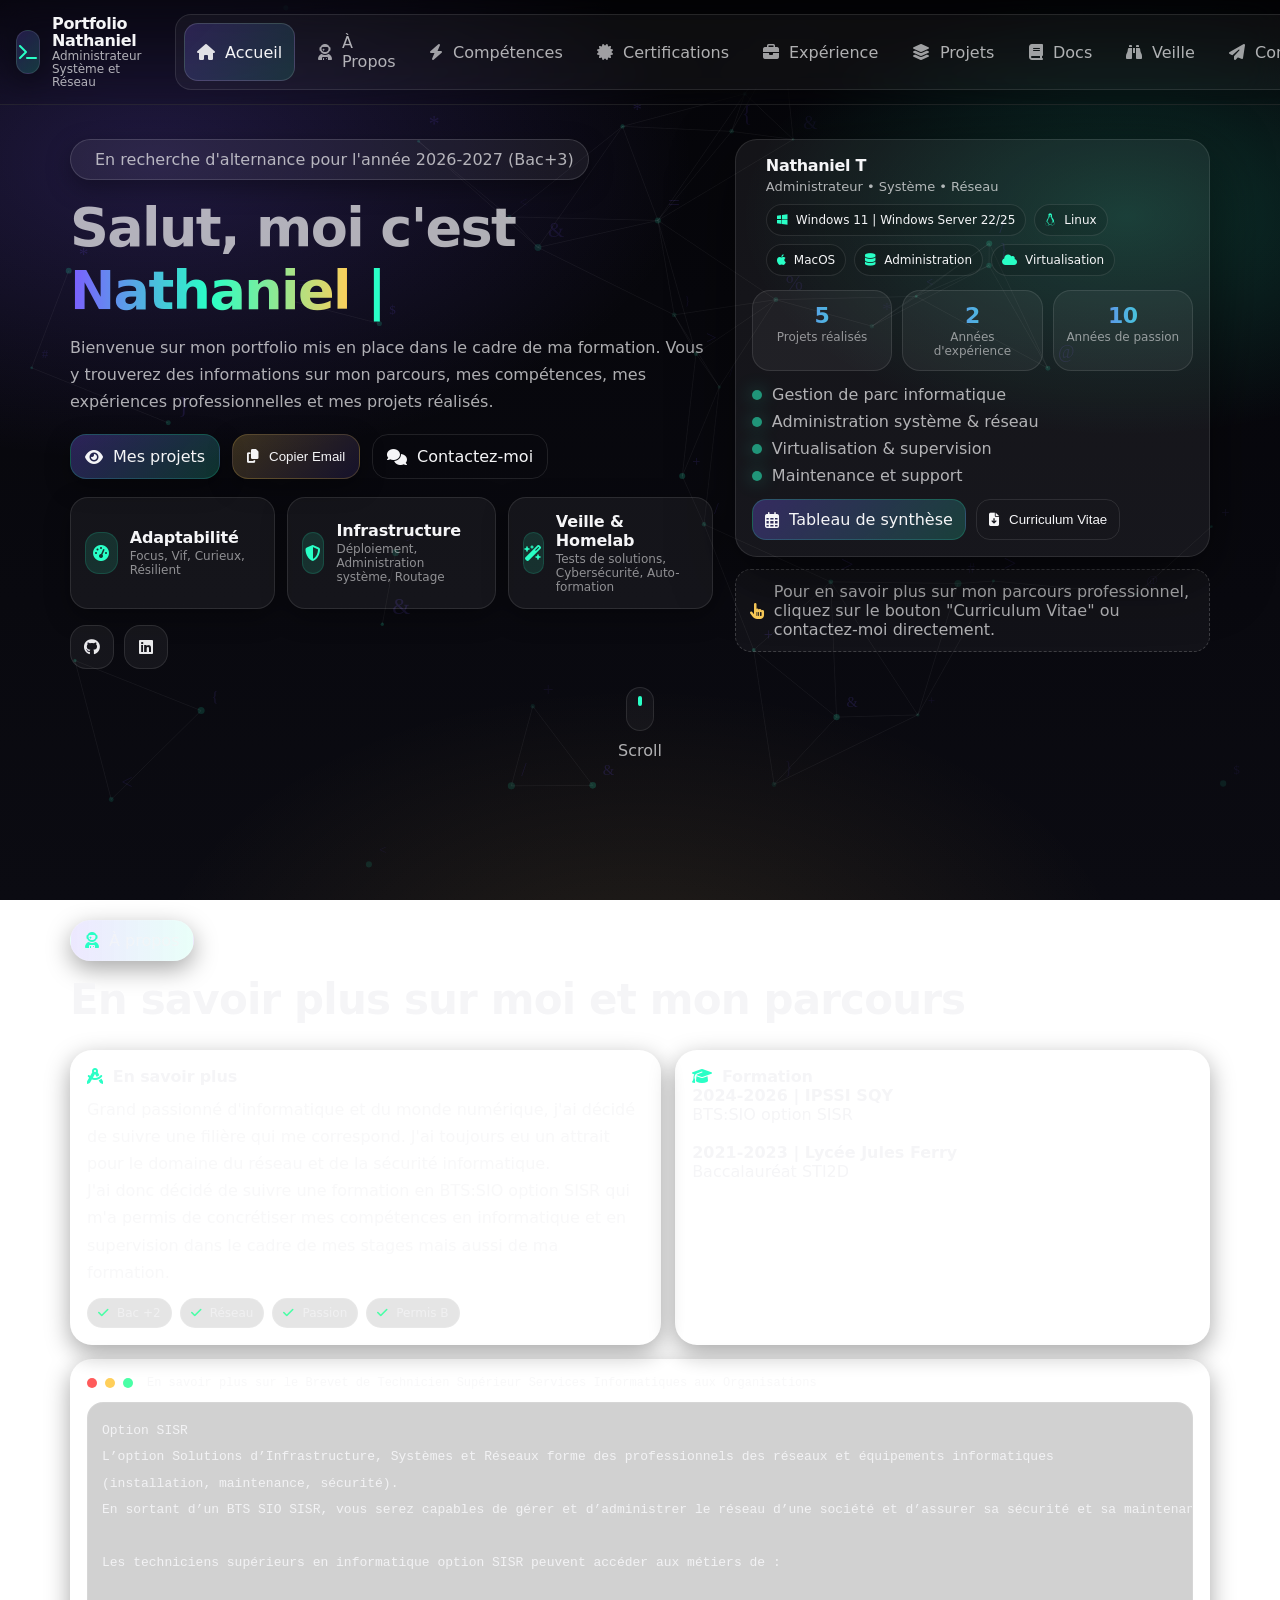
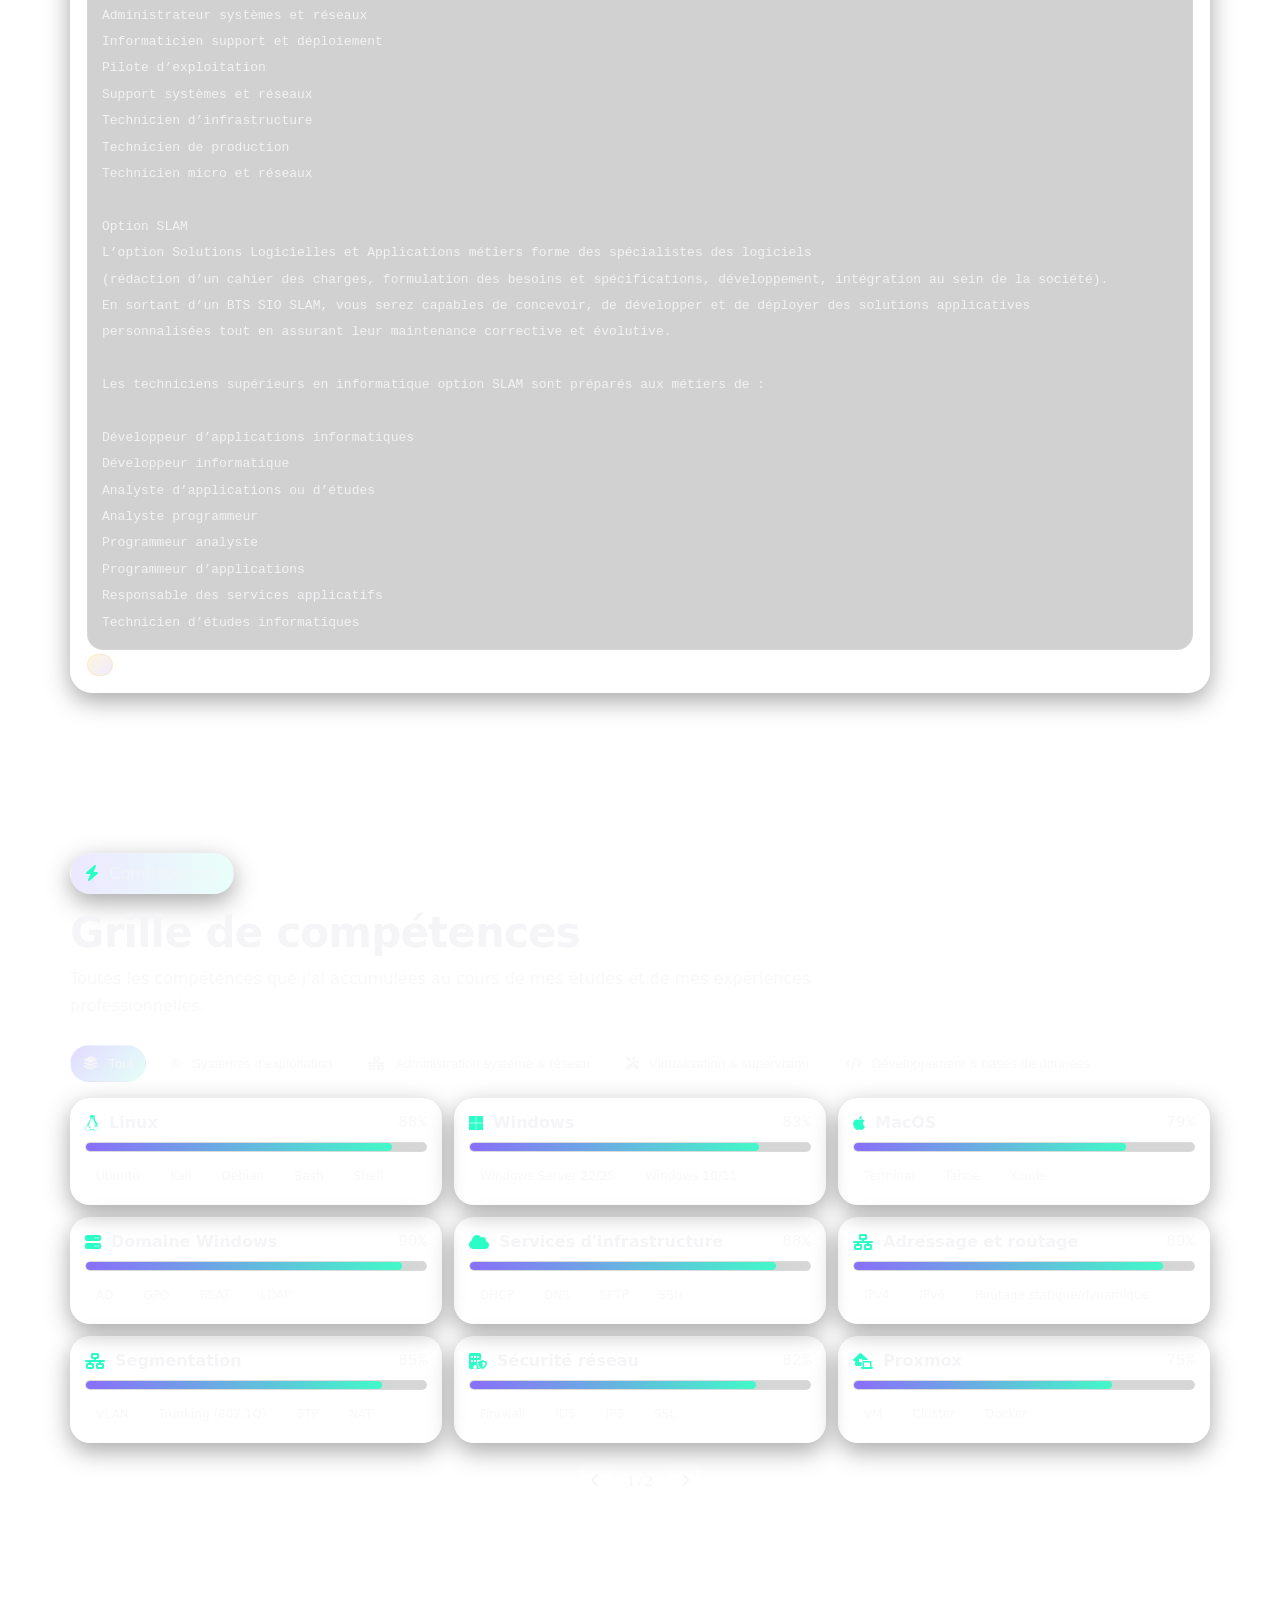
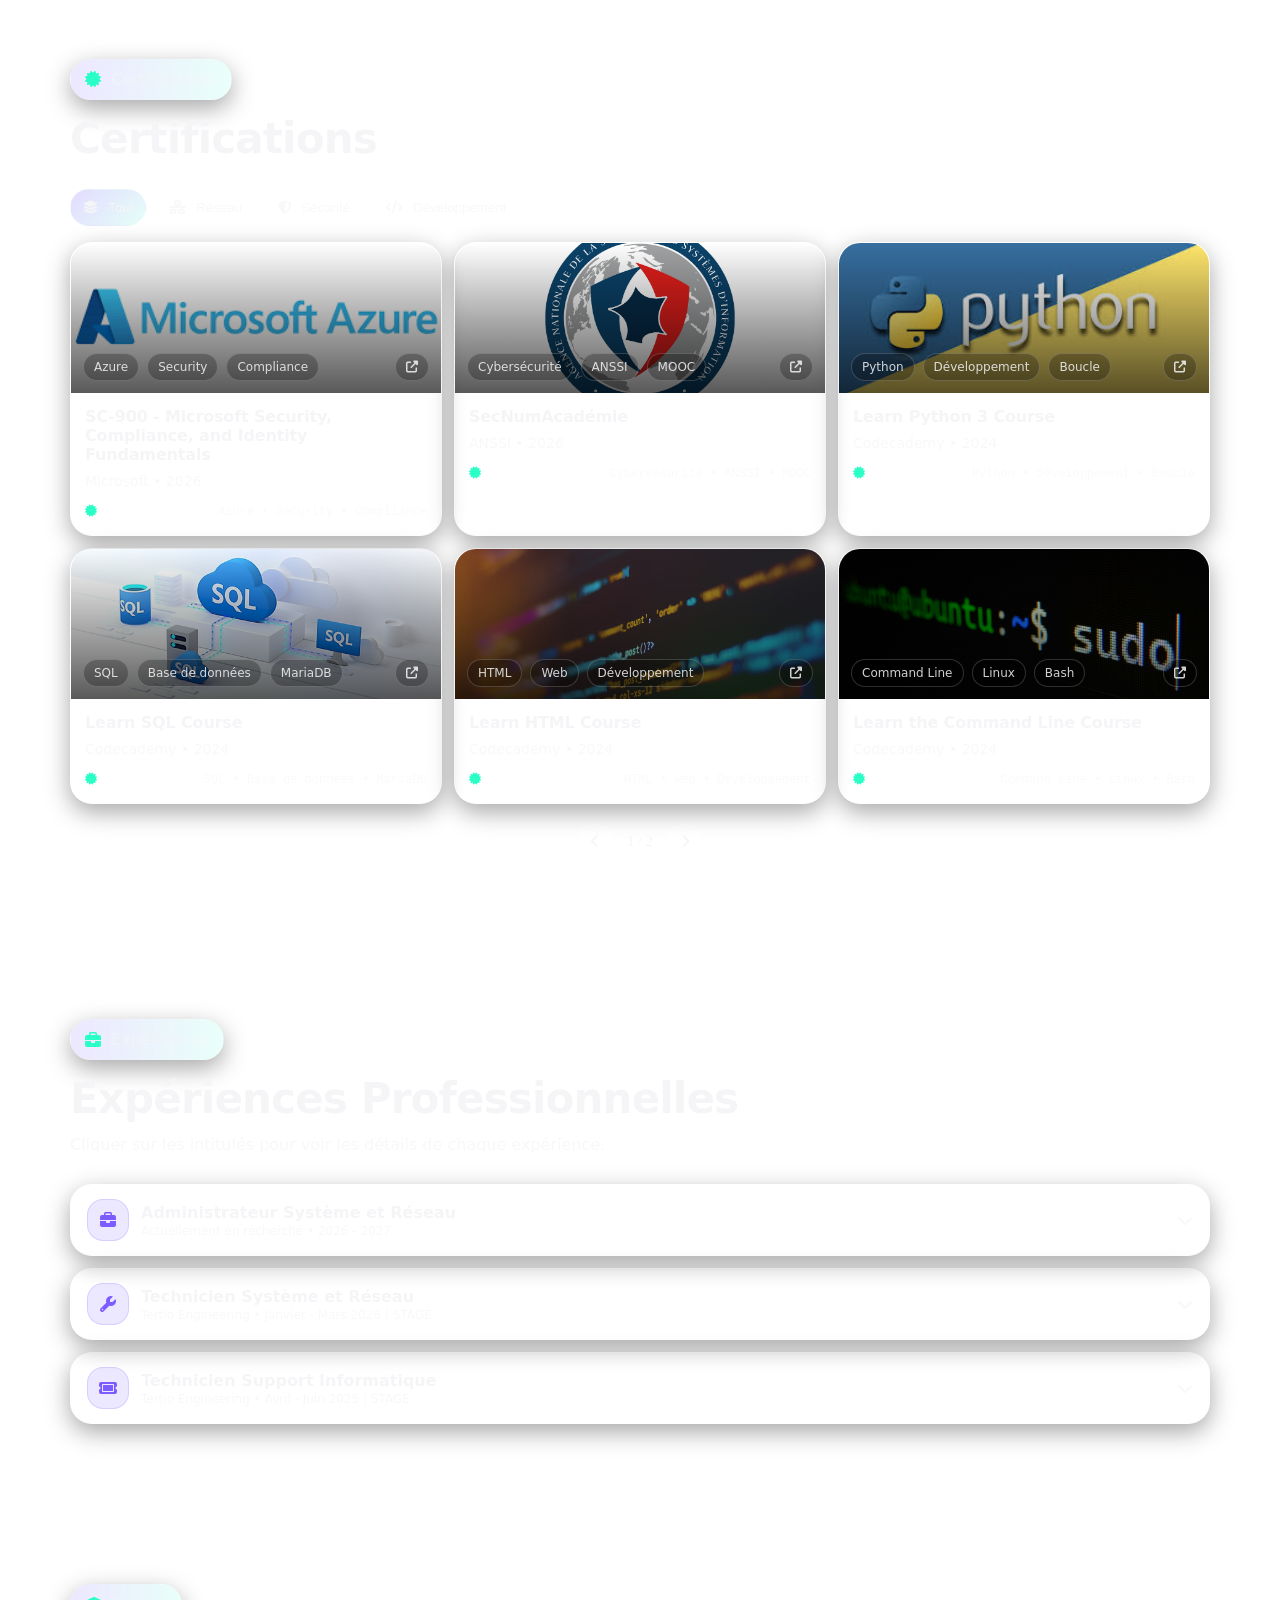
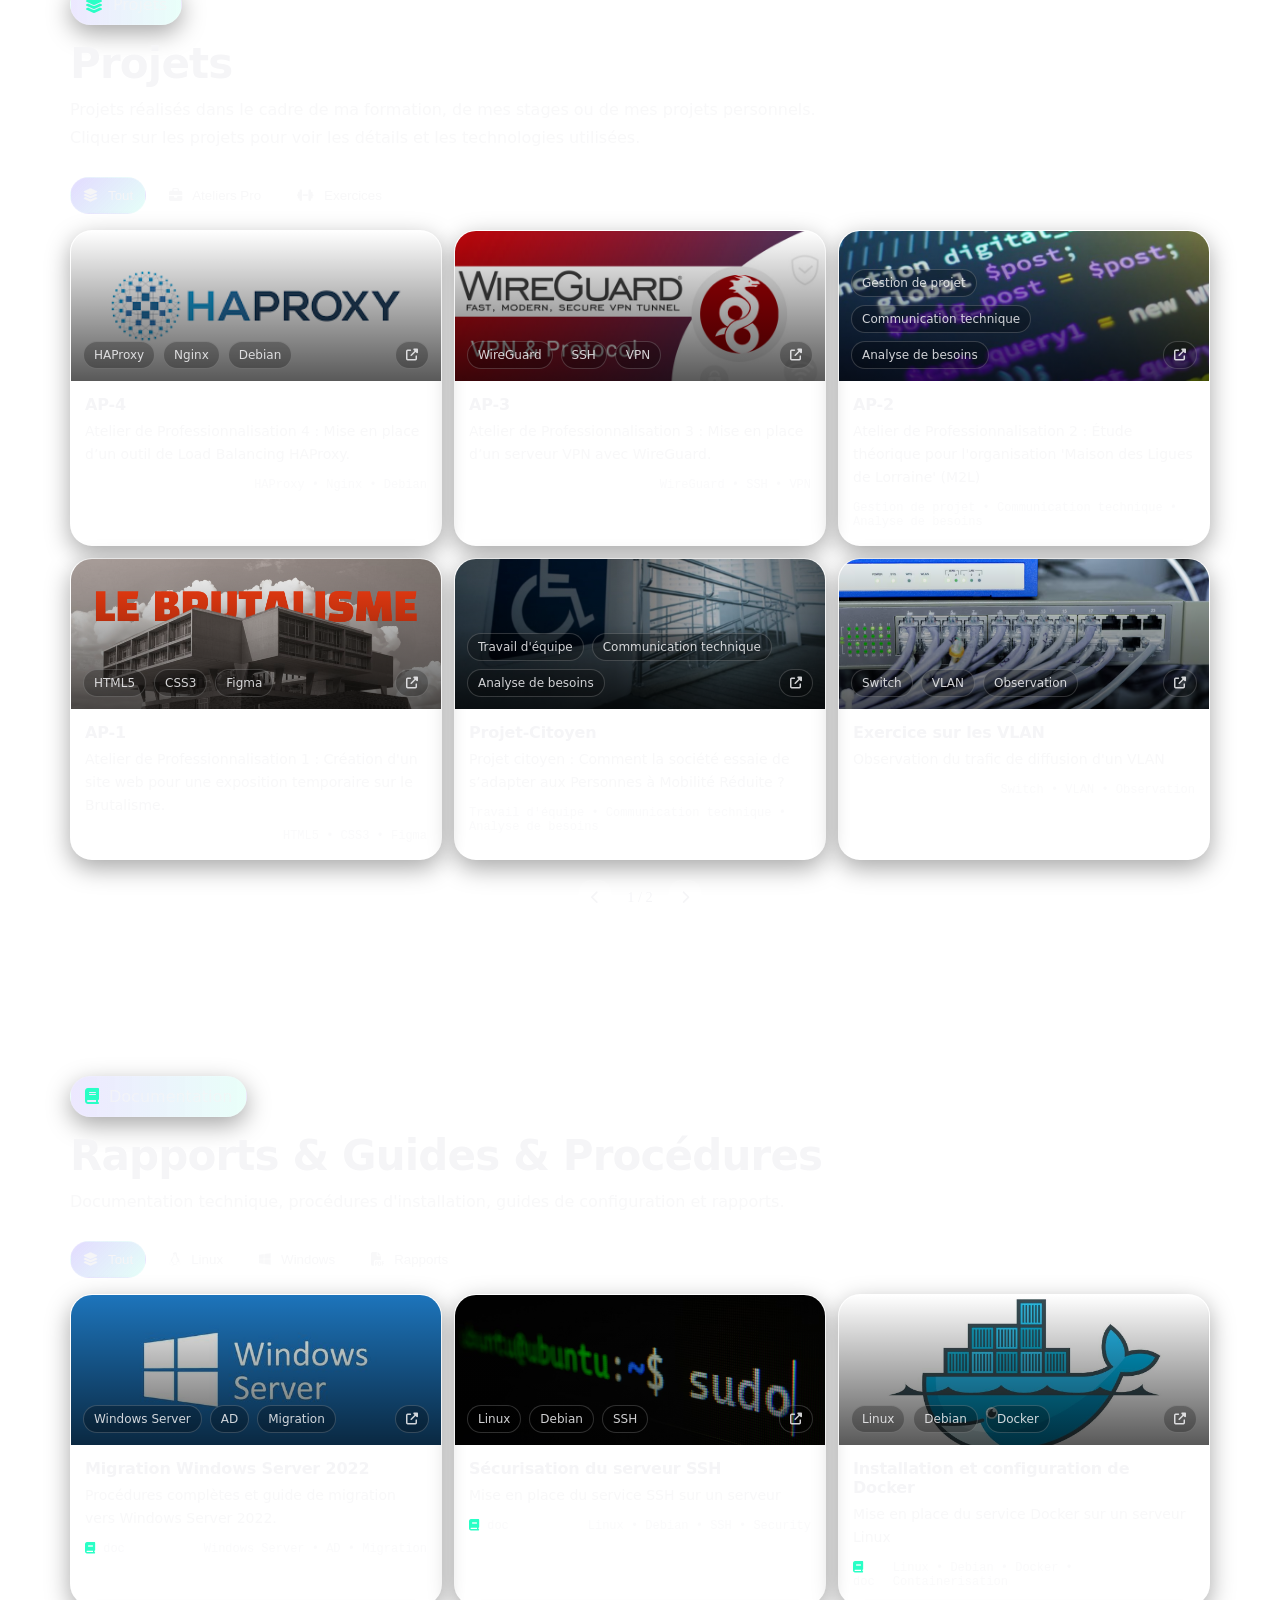
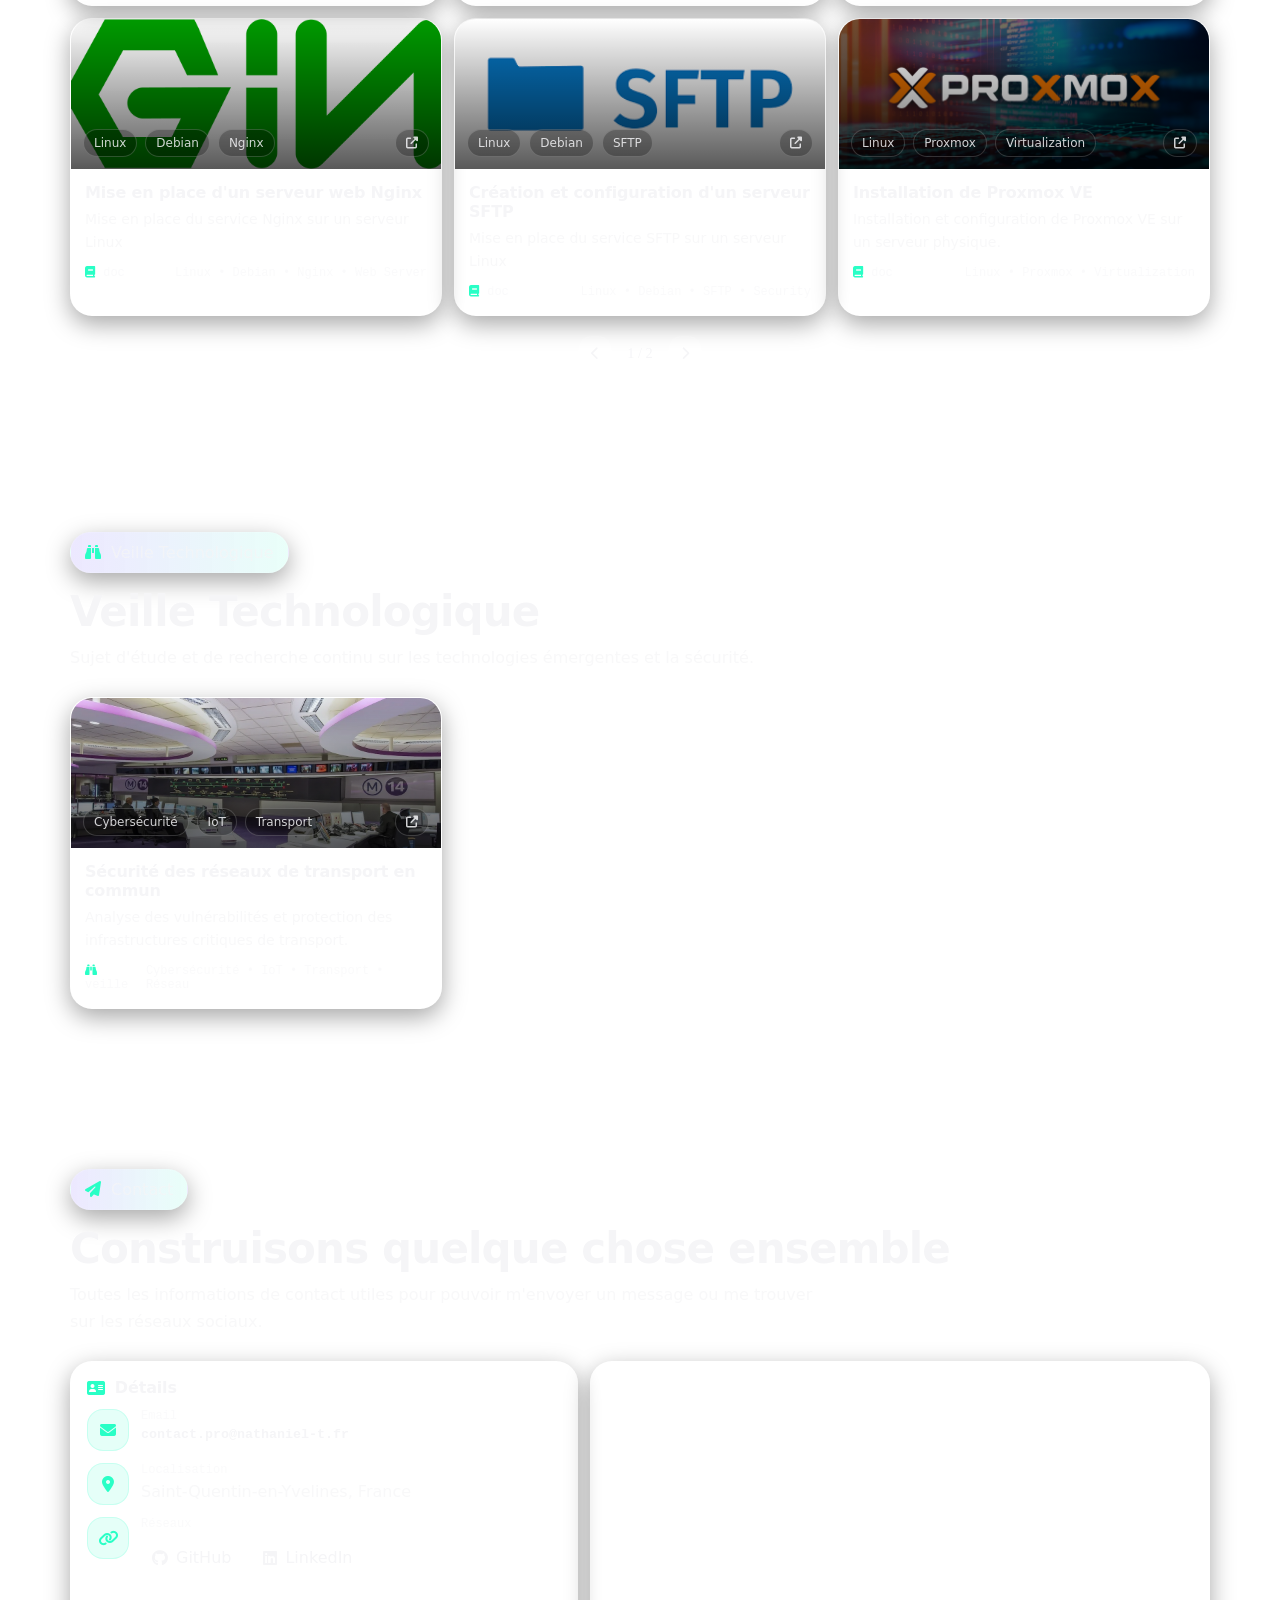
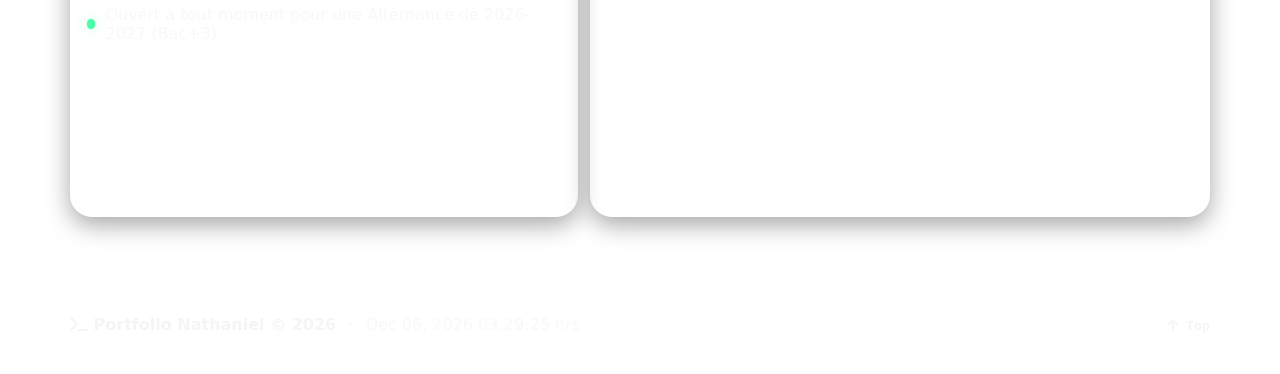
==== index.html @ 04ce9b78 "tableau" ====
<!DOCTYPE html>
<html lang="fr">
<head>
<meta charset="UTF-8">
<meta name="viewport" content="width=device-width, initial-scale=1.0">
<title>Portfolio Nathaniel</title>
<link rel="icon" type="image/png" href="FIles/Images/Autres/nate_pp.png" />
<link
    rel="stylesheet"
    href="https://cdnjs.cloudflare.com/ajax/libs/font-awesome/6.5.0/css/all.min.css"
/>
<link rel="stylesheet" href="style.css" />
</head>
<body>
<div class="app" data-theme="dark" data-lang="en">
    <!-- Ambient canvas -->
    <canvas id="fx" aria-hidden="true"></canvas>

    <!-- Top bar -->
    <header class="topbar" id="topbar">
        <a class="brand" href="#home" aria-label="Go to top">
            <span class="brandMark"><i class="fa-solid fa-terminal"></i></span>
            <span class="brandText">
                <span class="brandName">Portfolio Nathaniel</span>
                <span class="brandSub" data-i18n="brandSub"
                    >Administrateur Système et Réseau</span
                >
            </span>
        </a>

        <nav class="nav" aria-label="Primary">
            <a class="navLink active" href="#home" data-section="home"
                ><i class="fa-solid fa-house"></i
                ><span data-i18n="navHome">Accueil</span></a
            >
            <a class="navLink" href="#about" data-section="about"
                ><i class="fa-solid fa-user-astronaut"></i
                ><span data-i18n="navAbout">À Propos</span></a
            >
            <a class="navLink" href="#skills" data-section="skills"
                ><i class="fa-solid fa-bolt"></i
                ><span data-i18n="navSkills">Compétences</span></a
            >
            <a class="navLink" href="#certifications" data-section="certifications"
                ><i class="fa-solid fa-certificate"></i
                ><span data-i18n="navCerts">Certifications</span></a
            >
            <a class="navLink" href="#work" data-section="work"
                ><i class="fa-solid fa-briefcase"></i
                ><span data-i18n="navWork">Expérience</span></a
            >
            <a class="navLink" href="#projects" data-section="projects"
                ><i class="fa-solid fa-layer-group"></i
                ><span data-i18n="navProjects">Projets</span></a
            >
            <a class="navLink" href="#documentation" data-section="documentation"
                ><i class="fa-solid fa-book"></i
                ><span data-i18n="navDocs">Docs</span></a
            >
            <a class="navLink" href="#veille" data-section="veille"
                ><i class="fa-solid fa-binoculars"></i
                ><span data-i18n="navVeille">Veille</span></a
            >
            <a class="navLink" href="#contact" data-section="contact"
                ><i class="fa-solid fa-paper-plane"></i
                ><span data-i18n="navContact">Contact</span></a
            >
        </nav>

        <div class="controls">
            <button
                class="iconBtn"
                id="menuBtn"
                type="button"
                title="Menu"
                aria-expanded="false"
                aria-controls="drawer"
            >
                <i class="fa-solid fa-bars"></i>
            </button>
        </div>
    </header>

    <!-- Mobile drawer -->
    <aside class="drawer" id="drawer" aria-hidden="true">
        <div class="drawerTop">
            <div class="drawerTitle" data-i18n="drawerTitle">Navigation</div>
            <button
                class="iconBtn ghost"
                id="closeDrawer"
                type="button"
                title="Close"
            >
                <i class="fa-solid fa-xmark"></i>
            </button>
        </div>
        <div class="drawerLinks">
            <a class="drawerLink" href="#home"
                ><i class="fa-solid fa-house"></i
                ><span data-i18n="navHome">Accueil</span></a
            >
            <a class="drawerLink" href="#about"
                ><i class="fa-solid fa-user-astronaut"></i
                ><span data-i18n="navAbout">À Propos</span></a
            >
            <a class="drawerLink" href="#skills"
                ><i class="fa-solid fa-bolt"></i
                ><span data-i18n="navSkills">Compétences</span></a
            >
            <a class="drawerLink" href="#certifications"
                ><i class="fa-solid fa-certificate"></i
                ><span data-i18n="navCerts">Certifications</span></a
            >
            <a class="drawerLink" href="#work"
                ><i class="fa-solid fa-briefcase"></i
                ><span data-i18n="navWork">Expérience</span></a
            >
            <a class="drawerLink" href="#projects"
                ><i class="fa-solid fa-layer-group"></i
                ><span data-i18n="navProjects">Projets</span></a
            >
            <a class="drawerLink" href="#documentation"
                ><i class="fa-solid fa-book"></i
                ><span data-i18n="navDocs">Docs</span></a
            >
            <a class="drawerLink" href="#veille"
                ><i class="fa-solid fa-binoculars"></i
                ><span data-i18n="navVeille">Veille</span></a
            >
            <a class="drawerLink" href="#contact"
                ><i class="fa-solid fa-paper-plane"></i
                ><span data-i18n="navContact">Contact</span></a
            >
        </div>

        <div class="drawerFoot">
            <div class="miniCard">
                <div class="miniCardTitle" data-i18n="drawerTipTitle">
                    Astuce
                </div>
                <div class="miniCardText" data-i18n="drawerTipText">
                    Cliquer sur les projets pour voir les détails.
                </div>
            </div>
        </div>
    </aside>

    <!-- Main -->
    <main class="main">
        <!-- HERO -->
        <section class="section hero" id="home">
            <div class="heroGrid">
                <div class="heroLeft">
                    <div class="pill">
                        <i class="fa-solid fa-sparkles"></i>
                        <span data-i18n="heroPill"
                            >En recherche d'alternance pour l'année 2026-2027 (Bac+3)</span
                        >
                    </div>

                    <h1 class="h1">
                        <span class="muted" data-i18n="heroHi">Salut, moi c'est</span>
                        <span class="shine" id="nameType">Nathaniel</span>
                        <span class="cursor" aria-hidden="true">|</span>
                    </h1>

                    <p class="sub" data-i18n="heroSub">
                        Bienvenue sur mon portfolio mis en place dans le cadre de ma formation.
                            Vous y trouverez des informations sur mon parcours, mes compétences, 
                            mes expériences professionnelles et mes projets réalisés.
                    </p>

                    <div class="ctaRow">
                        <a class="btn primary magnetic" href="#projects">
                            <i class="fa-solid fa-eye"></i
                            ><span data-i18n="ctaProjects"
                                >Mes projets</span
                            >
                        </a>
                        <button
                            class="btn secondary magnetic"
                            id="copyEmail"
                            type="button"
                        >
                            <i class="fa-solid fa-copy"></i
                            ><span data-i18n="ctaCopyEmail">Copier Email</span>
                        </button>
                        <a class="btn ghost magnetic" href="#contact">
                            <i class="fa-solid fa-comments"></i
                            ><span data-i18n="ctaTalk">Contactez-moi</span>
                        </a>
                    </div>

                    <div class="heroMeta">
                        <div class="metaCard">
                            <div class="metaIcon">
                                <i class="fa-solid fa-gauge-high"></i>
                            </div>
                            <div>
                                <div class="metaTitle" data-i18n="metaTitle1">
                                    Adaptabilité
                                </div>
                                <div class="metaText" data-i18n="metaText1">
                                    Focus, Vif, Curieux, Résilient
                                </div>
                            </div>
                        </div>
                        <div class="metaCard">
                            <div class="metaIcon">
                                <i class="fa-solid fa-shield-halved"></i>
                            </div>
                            <div>
                                <div class="metaTitle" data-i18n="metaTitle2">
                                    Infrastructure
                                </div>
                                <div class="metaText" data-i18n="metaText2">
                                    Déploiement, Administration système, Routage
                                </div>
                            </div>
                        </div>
                        <div class="metaCard">
                            <div class="metaIcon">
                                <i class="fa-solid fa-wand-magic-sparkles"></i>
                            </div>
                            <div>
                                <div class="metaTitle" data-i18n="metaTitle3">
                                    Veille & Homelab
                                </div>
                                <div class="metaText" data-i18n="metaText3">
                                    Tests de solutions, Cybersécurité, Auto-formation
                                </div>
                            </div>
                        </div>
                    </div>

                    <div class="socialRow">
                        <a
                            class="soc"
                            href="https://github.com/Nate15164919"
                            target="_blank"
                            rel="noopener"
                            title="GitHub"
                            ><i class="fa-brands fa-github"></i
                        ></a>
                        <a
                            class="soc"
                            href="https://www.linkedin.com/in/user-546775j216756145547"
                            target="_blank"
                            rel="noopener"
                            title="LinkedIn"
                            ><i class="fa-brands fa-linkedin"></i
                        ></a>
                    </div>
                </div>

                <div class="heroRight">
                    <div class="profileCard">
                        <div class="profileTop">
                            <div
                                class="avatar"
                                role="img"
                                aria-label="Profile image"
                            ></div>
                            <div class="profileInfo">
                                <div class="profileName">Nathaniel T</div>
                                <div
                                    class="profileRole"
                                    data-i18n="profileRole"
                                >
                                    Administrateur • Système • Réseau
                                </div>
                                <div class="chips">
                                    <span class="chip"
                                        ><i class="fa-brands fa-windows"></i
                                        >Windows 11 | Windows Server 22/25</span
                                    >
                                    <span class="chip"
                                        ><i class="fa-brands fa-linux"></i
                                        >Linux</span
                                    >
                                    <span class="chip"
                                        ><i class="fa-brands fa-apple"></i
                                        >MacOS</span
                                    >
                                    <span class="chip"
                                        ><i class="fa-solid fa-database"></i
                                        >Administration</span
                                    >
                                    <span class="chip"
                                        ><i class="fa-solid fa-cloud"></i
                                        >Virtualisation</span
                                    >
                                </div>
                            </div>
                        </div>

                        <div class="stats">
                            <div class="stat">
                                <div class="statNum" data-count="5">0</div>
                                <div class="statLbl" data-i18n="stat1">
                                    Projets réalisés
                                </div>
                            </div>
                            <div class="stat">
                                <div class="statNum" data-count="2">0</div>
                                <div class="statLbl" data-i18n="stat2">
                                    Années d'expérience
                                </div>
                            </div>
                            <div class="stat">
                                <div class="statNum" data-count="10">0</div>
                                <div class="statLbl" data-i18n="stat3">
                                    Années de passion
                                </div>
                            </div>
                        </div>

                        <div class="miniTimeline">
                            <div class="miniRow">
                                <span class="dot"></span
                                ><span data-i18n="mini1"
                                    >Gestion de parc informatique</span
                                >
                            </div>
                            <div class="miniRow">
                                <span class="dot"></span
                                ><span data-i18n="mini2"
                                    >Administration système & réseau</span
                                >
                            </div>
                            <div class="miniRow">
                                <span class="dot"></span
                                ><span data-i18n="mini3"
                                    >Virtualisation & supervision </span
                                >
                            </div>
                            <div class="miniRow">
                                <span class="dot"></span
                                ><span data-i18n="mini4"
                                    >Maintenance et support  </span
                                >
                            </div>
                        </div>

                        <div class="profileActions">
                            <a class="btn tiny primary magnetic" href="https://drive.proton.me/urls/BY2CZ7PEZG#bsUOEqEmXN7D" target="_blank" rel="noopener"   
                                ><i class="fa-regular fa-calendar-days"></i
                                ><span data-i18n="hireBtn">Tableau de synthèse</span></a
                            >
                            <button
                                class="btn tiny ghost magnetic"
                                id="openResume"
                                type="button"
                            >
                                <i class="fa-solid fa-file-arrow-down"></i
                                ><span data-i18n="resumeBtn">Curriculum Vitae</span>
                            </button>
                        </div>
                    </div>

                    <div class="hintCard">
                        <i class="fa-solid fa-hand-pointer"></i>
                        <span data-i18n="hintText"
                            >Pour en savoir plus sur mon parcours professionnel, cliquez sur le bouton "Curriculum Vitae" ou 
                            contactez-moi directement.</span
                        >
                    </div>
                </div>
            </div>

            <div class="scrollHint">
                <div class="mouse"><span class="wheel"></span></div>
                <span data-i18n="scrollDown">Scroll</span>
            </div>
        </section>

        <!-- ABOUT -->
        <section class="section" id="about">
            <div class="sectionHead">
                <div class="kicker">
                    <i class="fa-solid fa-user-astronaut"></i
                    ><span data-i18n="aboutKicker">À propos</span>
                </div>
                <h2 class="h2">
                    <span data-i18n="aboutTitle">En savoir plus sur moi et mon parcours</span>
                </h2>
            </div>

            <div class="aboutGrid">
                <div class="card lift">
                    <div class="cardTitle">
                        <i class="fa-solid fa-compass-drafting"></i
                        ><span data-i18n="aboutCard1T">En savoir plus</span>
                    </div>
                    <p class="cardText" data-i18n="aboutCard1D">
                        Grand passionné d'informatique et du monde numérique, j'ai décidé de suivre une filière qui me correspond. 
                        J'ai toujours eu un attrait pour le domaine du réseau et de la sécurité informatique. 
                        <br>
                        J'ai donc décidé de suivre une formation en BTS:SIO option SISR qui m'a permis de concrétiser mes compétences 
                        en informatique et en supervision dans le cadre de mes stages mais aussi de ma formation.
                        <br>
                    </p>
                    <div class="cardFoot">
                        <span class="miniPill"
                            ><i class="fa-solid fa-check"></i
                            ><span data-i18n="aboutMini1">Bac +2</span></span
                        >
                        <span class="miniPill"
                            ><i class="fa-solid fa-check"></i
                            ><span data-i18n="aboutMini2">Réseau</span></span
                        >
                        <span class="miniPill"
                            ><i class="fa-solid fa-check"></i
                            ><span data-i18n="aboutMini3"
                                >Passion</span
                            ></span
                        >
                        <span class="miniPill"
                            ><i class="fa-solid fa-check"></i
                            ><span data-i18n="aboutMini3"
                                >Permis B</span
                            ></span
                        >
                    </div>
                </div>

                <div class="card lift">
                    <div class="cardTitle">
                        <i class="fa-solid fa-graduation-cap"></i
                        ><span data-i18n="aboutCard2T">Formation</span>
                    </div>
                    <div class="stack">
                        <div class="stackRow">
                            <span class="stackKey"></span
                            ><span class="stackVal"
                                ><strong>2024-2026 | IPSSI SQY</strong></span
                            >
                        </div>
                        <div class="stackRow">
                            <span class="stackKey"></span
                            ><span class="stackVal"
                                >BTS:SIO option SISR</span
                            >
                        </div>
                        <br>
                        <div class="stackRow">
                            <span class="stackKey"></span
                            ><span class="stackVal"
                                ><strong>2021-2023 | Lycée Jules Ferry</strong></span
                            >
                        </div>
                        <div class="stackRow">
                            <span class="stackKey"></span
                            ><span class="stackVal"
                                >Baccalauréat STI2D</span
                            >
                        </div>
                    </div>
                </div>

                <div class="card lift codeCard">
                    <div class="codeTop">
                        <span class="dotWin red"></span
                        ><span class="dotWin yellow"></span
                        ><span class="dotWin green"></span>
                        <span class="codeTitle" data-i18n="codeTitle"
                            >En savoir plus sur le Brevet de Technicien Supérieur Services Informatiques aux Organisations</span
                        >
                    </div>
                    <pre class="codeBlock"><code id="codeSnippet"></code></pre>
                    <button
                        class="btn tiny secondary magnetic"
                        id="copySnippet"
                        type="button"
                    >
                    </button>
                </div>
            </div>
        </section>

        <!-- SKILLS -->
        <section class="section" id="skills">
            <div class="sectionHead">
                <div class="kicker">
                    <i class="fa-solid fa-bolt"></i
                    ><span data-i18n="skillsKicker">Compétences</span>
                </div>
                <h2 class="h2">
                    <span data-i18n="skillsTitle"
                        >Grille de compétences</span
                    >
                </h2>
                <p class="lead" data-i18n="skillsLead">
                    Toutes les compétences que j'ai accumulées au cours de mes études et de mes expériences professionnelles.
                </p>
            </div>

            <div class="filters">
                <button class="filterBtn active" data-filter="all">
                    <i class="fa-solid fa-layer-group"></i
                    ><span data-i18n="fAll">Tout</span>
                </button>
                <button class="filterBtn" data-filter="os">
                    <i class="fa-brands fa-react"></i
                    ><span data-i18n="fOS">Systèmes d’exploitation</span>
                </button>
                <button class="filterBtn" data-filter="admin">
                    <i class="fa-solid fa-network-wired"></i>
                    <span data-i18n="fadmin">Administration système & réseau</span>
                </button>
                <button class="filterBtn" data-filter="virtu">
                    <i class="fa-solid fa-screwdriver-wrench"></i
                    ><span data-i18n="fvirtu">Virtualisation & supervision</span>
                </button>
                <button class="filterBtn" data-filter="dev">
                    <i class="fa-solid fa-code"></i>
                    <span data-i18n="fDev">Développement & bases de données</span>
                </button>
            </div>

            <div class="skillsGrid" id="skillsGrid" aria-live="polite"></div>
            <div class="pagination" id="skillsPagination" style="display:flex; justify-content:center; align-items:center; margin-top:20px; gap:15px;"></div>
        </section>

        <!-- CERTIFICATIONS -->
        <section class="section" id="certifications">
            <div class="sectionHead">
                <div class="kicker">
                    <i class="fa-solid fa-certificate"></i>
                    <span>Certifications</span>
                </div>
                <h2 class="h2">
                    <span>Certifications</span>
                </h2>
            </div>

            <div class="filters">
                <button class="filterBtn active" data-filter="all"><i class="fa-solid fa-layer-group"></i> Tout</button>
                <button class="filterBtn" data-filter="network"><i class="fa-solid fa-network-wired"></i> Réseau</button>
                <button class="filterBtn" data-filter="security"><i class="fa-solid fa-shield-halved"></i> Sécurité</button>
                <button class="filterBtn" data-filter="dev"><i class="fa-solid fa-code"></i> Développement</button>
            </div>

            <div class="projectsGrid" id="certificationsGrid"></div>
            <div class="pagination" id="certificationsPagination" style="display:flex; justify-content:center; align-items:center; margin-top:20px; gap:15px;"></div>
        </section>

        <!-- WORK -->
        <section class="section" id="work">
            <div class="sectionHead">
                <div class="kicker">
                    <i class="fa-solid fa-briefcase"></i
                    ><span data-i18n="workKicker">Expériences</span>
                </div>
                <h2 class="h2">
                    <span data-i18n="workTitle">Expériences Professionnelles</span>
                </h2>
                <p class="lead" data-i18n="workLead">
                    Cliquer sur les intitulés pour voir les détails de chaque expérience.
                </p>
            </div>

            <div class="timeline" id="timeline"></div>
        </section>

        <!-- PROJECTS -->
        <section class="section" id="projects">
            <div class="sectionHead">
                <div class="kicker">
                    <i class="fa-solid fa-layer-group"></i
                    ><span data-i18n="projectsKicker">Projets</span>
                </div>
                <h2 class="h2">
                    <span data-i18n="projectsTitle"
                        >Projets </span
                    >
                </h2>
                <p class="lead" data-i18n="projectsLead">
                    Projets réalisés dans le cadre de ma formation, de mes stages ou de mes projets personnels. Cliquer sur les projets pour voir les détails et les technologies utilisées.
                </p>
            </div>

            <div class="filters">
                <button class="filterBtn active" data-filter="all"><i class="fa-solid fa-layer-group"></i> Tout</button>
                <button class="filterBtn" data-filter="atelier"><i class="fa-solid fa-briefcase"></i> Ateliers Pro</button>
                <button class="filterBtn" data-filter="exercice"><i class="fa-solid fa-dumbbell"></i> Exercices</button>
            </div>

            <div class="projectsGrid" id="projectsGrid"></div>
            <div class="pagination" id="projectsPagination" style="display:flex; justify-content:center; align-items:center; margin-top:20px; gap:15px;"></div>
        </section>

        <!-- DOCUMENTATION -->
        <section class="section" id="documentation">
            <div class="sectionHead">
                <div class="kicker">
                    <i class="fa-solid fa-book"></i>
                    <span>Documentation</span>
                </div>
                <h2 class="h2">
                    <span>Rapports & Guides & Procédures</span>
                </h2>
                <p class="lead">
                    Documentation technique, procédures d'installation, guides de configuration et rapports.
                </p>
            </div>

            <div class="filters">
                <button class="filterBtn active" data-filter="all"><i class="fa-solid fa-layer-group"></i> Tout</button>
                <button class="filterBtn" data-filter="linux"><i class="fa-brands fa-linux"></i> Linux</button>
                <button class="filterBtn" data-filter="windows"><i class="fa-brands fa-windows"></i> Windows</button>
                <button class="filterBtn" data-filter="rapport"><i class="fa-solid fa-file-pdf"></i> Rapports</button>

            </div>

            <div class="projectsGrid" id="documentationGrid"></div>
            <div class="pagination" id="documentationPagination" style="display:flex; justify-content:center; align-items:center; margin-top:20px; gap:15px;"></div>
        </section>

        <!-- VEILLE TECH -->
        <section class="section" id="veille">
            <div class="sectionHead">
                <div class="kicker">
                    <i class="fa-solid fa-binoculars"></i>
                    <span>Veille Technologique</span>
                </div>
                <h2 class="h2">
                    <span>Veille Technologique</span>
                </h2>
                <p class="lead">
                    Sujet d'étude et de recherche continu sur les technologies émergentes et la sécurité.
                </p>
            </div>
            <div class="projectsGrid" id="veilleGrid"></div>
        </section>

        <!-- CONTACT -->
        <section class="section" id="contact">
            <div class="sectionHead">
                <div class="kicker">
                    <i class="fa-solid fa-paper-plane"></i
                    ><span data-i18n="contactKicker">Contact</span>
                </div>
                <h2 class="h2">
                    <span data-i18n="contactTitle"
                        >Construisons quelque chose ensemble</span
                    >
                </h2>
                <p class="lead" data-i18n="contactLead">
                    Toutes les informations de contact utiles pour pouvoir m'envoyer un message ou me trouver sur les réseaux sociaux.
                </p>
            </div>

            <div class="contactGrid">
                <div class="card lift">
                    <div class="cardTitle">
                        <i class="fa-solid fa-address-card"></i
                        ><span data-i18n="contactCardT">Détails</span>
                    </div>

                    <div class="infoRow">
                        <div class="infoIcon">
                            <i class="fa-solid fa-envelope"></i>
                        </div>
                        <div class="infoBody">
                            <div class="infoLabel">Email</div>
                            <button class="linkBtn" id="emailBtn" type="button">
                                contact.pro@nathaniel-t.fr
                            </button>
                        </div>
                    </div>

                    <div class="infoRow">
                        <div class="infoIcon">
                            <i class="fa-solid fa-location-dot"></i>
                        </div>
                        <div class="infoBody">
                            <div class="infoLabel" data-i18n="locLabel">
                                Localisation
                            </div>
                            <div class="infoText" data-i18n="locVal">
                                Saint-Quentin-en-Yvelines, France
                            </div>
                        </div>
                    </div>

                    <div class="infoRow">
                        <div class="infoIcon">
                            <i class="fa-solid fa-link"></i>
                        </div>
                        <div class="infoBody">
                            <div class="infoLabel" data-i18n="linksLabel">
                                    Réseaux
                            </div>
                            <div class="miniLinks">
                                <a
                                    class="miniA"
                                    href="https://github.com/Nate15164919"
                                    target="_blank"
                                    rel="noopener"
                                    ><i class="fa-brands fa-github"></i
                                    >GitHub</a
                                >
                                <a
                                    class="miniA"
                                    href="https://www.linkedin.com/in/user-546775j216756145547"
                                    target="_blank"
                                    rel="noopener"
                                    ><i class="fa-brands fa-linkedin"></i
                                    >LinkedIn</a
                                >
                            </div>
                        </div>
                    </div>

                    <div class="divider"></div>

                    <div class="availability">
                        <div class="availabilityDot" aria-hidden="true"></div>
                        <span data-i18n="avail"
                            >Ouvert à tout moment pour une Alternance de 2026-2027 (Bac+3)</span
                        >
                    </div>
                </div>

                <div class="card lift" style="padding: 0; overflow: hidden; min-height: 450px;">
                    <iframe 
                        width="100%" 
                        height="100%" 
                        style="border:0; min-height: 450px;" 
                        loading="lazy" 
                        allowfullscreen 
                        referrerpolicy="no-referrer-when-downgrade"
                        src="https://maps.google.com/maps?q=Saint-Quentin-en-Yvelines&t=&z=13&ie=UTF8&iwloc=&output=embed">
                    </iframe>
                </div>
            </div>
        </section>

        <footer class="footer">
            <div class="footLeft">
                <span class="footBrand"
                    ><i class="fa-solid fa-terminal"></i> Portfolio Nathaniel © 2026 </span
                >
                <span class="footDot">•</span>
                <span id="clock">--</span>
            </div>
            <div class="footRight">
                <button class="linkBtn" id="backTop" type="button">
                    <i class="fa-solid fa-arrow-up"></i>
                    <span data-i18n="backTop">Top</span>
                </button>
            </div>
        </footer>
    </main>

    <!-- Project Modal -->
    <div
        class="modalWrap"
        id="modalWrap"
        aria-hidden="true"
        role="dialog"
        aria-modal="true"
    >
        <div class="modal" role="document">
            <div class="modalHead">
                <div class="modalTitle" id="modalTitle">Project</div>
                <button
                    class="iconBtn ghost"
                    id="closeModal"
                    type="button"
                    title="Close"
                >
                    <i class="fa-solid fa-xmark"></i>
                </button>
            </div>
            <div class="modalBody">
                <div class="modalCover" id="modalCover"></div>
                <div class="modalMeta" id="modalMeta"></div>
                <div class="modalDesc" id="modalDesc"></div>
                <div class="modalBullets" id="modalBullets"></div>
                <div class="modalLinks" id="modalLinks"></div>
            </div>
        </div>
    </div>

    <!-- Toasts -->
    <div class="toasts" id="toasts" aria-live="polite" aria-atomic="true"></div>
</div>
<script src="script.js"></script>
</body>
</html>
---- style.css ----
:root {
    --bg0: #050509;
    --bg1: #0b0b12;
    --card: rgba(255, 255, 255, 0.06);
    --card2: rgba(255, 255, 255, 0.08);
    --stroke: rgba(255, 255, 255, 0.1);
    --text: #f5f5f7;
    --muted: rgba(245, 245, 247, 0.7);
    --muted2: rgba(245, 245, 247, 0.55);
    --accent: #29ffc6;
    --accent2: #7c5cff;
    --warn: #ffcf5a;
    --ok: #49ffa6;
    --shadow: 0 18px 60px rgba(0, 0, 0, 0.55);
    --shadow2: 0 8px 24px rgba(0, 0, 0, 0.35);
    --r12: 12px;
    --r16: 16px;
    --r20: 20px;
    --trans: 220ms cubic-bezier(0.2, 0.8, 0.2, 1);
    --font: ui-sans-serif, system-ui, -apple-system, Segoe UI, Roboto, Arial,
        "Apple Color Emoji", "Segoe UI Emoji";
    --mono: ui-monospace, SFMono-Regular, Menlo, Monaco, Consolas,
        "Liberation Mono", "Courier New", monospace;
}
.app[data-theme="light"] {
    --bg0: #f6f7fb;
    --bg1: #ffffff;
    --card: rgba(10, 10, 20, 0.05);
    --card2: rgba(10, 10, 20, 0.07);
    --stroke: rgba(10, 10, 20, 0.1);
    --text: #0b0b12;
    --muted: rgba(11, 11, 18, 0.7);
    --muted2: rgba(11, 11, 18, 0.55);
    --shadow: 0 18px 60px rgba(10, 10, 20, 0.12);
    --shadow2: 0 8px 24px rgba(10, 10, 20, 0.1);
}
* {
    box-sizing: border-box;
}
html,
body {
    height: 100%;
}
body {
    margin: 0;
    font-family: var(--font);
    color: var(--text);
    background: radial-gradient(
            900px 500px at 12% 18%,
            rgba(124, 92, 255, 0.22),
            transparent 60%
        ),
        radial-gradient(
            700px 400px at 88% 24%,
            rgba(41, 255, 198, 0.18),
            transparent 55%
        ),
        radial-gradient(
            900px 550px at 50% 110%,
            rgba(255, 207, 90, 0.1),
            transparent 55%
        ),
        linear-gradient(180deg, var(--bg0), var(--bg1));
    overflow-x: hidden;
}

/* canvas */
#fx {
    position: fixed;
    inset: 0;
    z-index: 0;
    opacity: 0.9;
    pointer-events: none;
}

/* layout */
.main {
    position: relative;
    z-index: 1;
}
.section {
    padding: 80px 20px;
    max-width: 1180px;
    margin: 0 auto;
    scroll-margin-top: 90px;
}
.sectionHead {
    margin-bottom: 26px;
}
.kicker {
    display: inline-flex;
    align-items: center;
    gap: 10px;
    padding: 10px 14px;
    border-radius: 999px;
    background: linear-gradient(
        90deg,
        rgba(124, 92, 255, 0.14),
        rgba(41, 255, 198, 0.1)
    );
    border: 1px solid var(--stroke);
    color: var(--muted);
    box-shadow: var(--shadow2);
}
.kicker i {
    color: var(--accent);
}
.h2 {
    margin: 14px 0 8px;
    font-size: clamp(26px, 4vw, 42px);
    letter-spacing: -0.02em;
}
.lead {
    max-width: 760px;
    color: var(--muted);
    line-height: 1.7;
    margin: 0;
}

/* topbar */
.topbar {
    position: sticky;
    top: 0;
    z-index: 50;
    display: flex;
    align-items: center;
    justify-content: space-between;
    gap: 14px;
    padding: 14px 16px;
    backdrop-filter: blur(16px);
    background: linear-gradient(
        180deg,
        rgba(0, 0, 0, 0.45),
        rgba(0, 0, 0, 0.08)
    );
    border-bottom: 1px solid var(--stroke);
}
.app[data-theme="light"] .topbar {
    background: linear-gradient(
        180deg,
        rgba(255, 255, 255, 0.85),
        rgba(255, 255, 255, 0.55)
    );
}
.brand {
    display: flex;
    align-items: center;
    gap: 12px;
    text-decoration: none;
    color: var(--text);
}
.brandMark {
    width: 44px;
    height: 44px;
    border-radius: 14px;
    display: grid;
    place-items: center;
    background: linear-gradient(
        135deg,
        rgba(124, 92, 255, 0.22),
        rgba(41, 255, 198, 0.18)
    );
    border: 1px solid var(--stroke);
    box-shadow: var(--shadow2);
}
.brandMark i {
    color: var(--accent);
}
.brandText {
    display: flex;
    flex-direction: column;
    line-height: 1.1;
}
.brandName {
    font-weight: 800;
    letter-spacing: -0.02em;
}
.brandSub {
    font-size: 12px;
    color: var(--muted);
}

.nav {
    display: flex;
    gap: 10px;
    padding: 8px;
    border-radius: 16px;
    background: rgba(255, 255, 255, 0.04);
    border: 1px solid var(--stroke);
}
.navLink {
    display: flex;
    align-items: center;
    gap: 10px;
    padding: 10px 12px;
    border-radius: 14px;
    text-decoration: none;
    color: var(--muted);
    transition: transform var(--trans), background var(--trans),
        color var(--trans);
    will-change: transform;
}
.navLink i {
    opacity: 0.9;
}
.navLink:hover {
    transform: translateY(-1px);
    background: rgba(255, 255, 255, 0.06);
    color: var(--text);
}
.navLink.active {
    color: var(--text);
    background: linear-gradient(
        135deg,
        rgba(124, 92, 255, 0.22),
        rgba(41, 255, 198, 0.12)
    );
    border: 1px solid rgba(255, 255, 255, 0.14);
}

.controls {
    display: flex;
    gap: 10px;
    align-items: center;
}
.iconBtn {
    display: inline-flex;
    align-items: center;
    gap: 10px;
    padding: 10px 12px;
    border-radius: 14px;
    border: 1px solid var(--stroke);
    background: rgba(255, 255, 255, 0.05);
    color: var(--text);
    cursor: pointer;
    transition: transform var(--trans), background var(--trans),
        border-color var(--trans);
}
.iconBtn:hover {
    transform: translateY(-1px);
    background: rgba(255, 255, 255, 0.08);
    border-color: rgba(255, 255, 255, 0.18);
}
.iconBtn:active {
    transform: translateY(0px) scale(0.98);
}
.iconBtn.ghost {
    background: transparent;
}
.miniLabel {
    font-size: 12px;
    padding: 2px 8px;
    border-radius: 999px;
    background: rgba(41, 255, 198, 0.14);
    border: 1px solid rgba(41, 255, 198, 0.18);
    color: var(--text);
}

/* drawer */
.drawer {
    position: fixed;
    top: 0;
    right: 0;
    width: min(360px, 92vw);
    height: 100%;
    transform: translateX(110%);
    transition: transform var(--trans);
    background: linear-gradient(
        180deg,
        rgba(255, 255, 255, 0.08),
        rgba(255, 255, 255, 0.04)
    );
    border-left: 1px solid var(--stroke);
    backdrop-filter: blur(18px);
    z-index: 80;
    padding: 16px;
}
.drawer.open {
    transform: translateX(0);
}
.drawerTop {
    display: flex;
    align-items: center;
    justify-content: space-between;
}
.drawerTitle {
    font-weight: 800;
    letter-spacing: -0.01em;
}
.drawerLinks {
    display: flex;
    flex-direction: column;
    gap: 10px;
    margin-top: 16px;
}
.drawerLink {
    text-decoration: none;
    color: var(--text);
    padding: 12px 12px;
    border-radius: 14px;
    border: 1px solid var(--stroke);
    background: rgba(255, 255, 255, 0.05);
    display: flex;
    align-items: center;
    gap: 12px;
    transition: transform var(--trans), background var(--trans);
}
.drawerLink:hover {
    transform: translateX(-2px);
    background: rgba(255, 255, 255, 0.08);
}
.drawerFoot {
    margin-top: 16px;
}
.miniCard {
    padding: 14px;
    border-radius: 16px;
    border: 1px solid var(--stroke);
    background: rgba(124, 92, 255, 0.1);
}
.miniCardTitle {
    font-weight: 800;
}
.miniCardText {
    color: var(--muted);
    margin-top: 6px;
    line-height: 1.6;
}

/* hero */
.hero {
    padding-top: 34px;
}
.heroGrid {
    display: grid;
    grid-template-columns: 1.15fr 0.85fr;
    gap: 22px;
    align-items: start;
}
.pill {
    display: inline-flex;
    align-items: center;
    gap: 10px;
    padding: 10px 14px;
    border-radius: 999px;
    border: 1px solid rgba(255, 255, 255, 0.14);
    background: rgba(255, 255, 255, 0.06);
    color: var(--muted);
    box-shadow: var(--shadow2);
}
.pill i {
    color: var(--warn);
}
.h1 {
    margin: 16px 0 0;
    font-size: clamp(34px, 5vw, 54px);
    letter-spacing: -0.03em;
}
.muted {
    color: var(--muted);
}
.shine {
    background: linear-gradient(
        90deg,
        var(--accent2),
        var(--accent),
        var(--warn)
    );
    -webkit-background-clip: text;
    background-clip: text;
    color: transparent;
}
.cursor {
    display: inline-block;
    width: 12px;
    color: var(--accent);
    animation: blink 1s infinite;
}
@keyframes blink {
    0%,
    49% {
        opacity: 1;
    }
    50%,
    100% {
        opacity: 0;
    }
}
.sub {
    color: var(--muted);
    max-width: 650px;
    line-height: 1.7;
    margin: 12px 0 0;
}
.ctaRow {
    display: flex;
    flex-wrap: wrap;
    gap: 12px;
    margin-top: 18px;
}
.btn {
    display: inline-flex;
    align-items: center;
    gap: 10px;
    padding: 12px 14px;
    border-radius: 16px;
    border: 1px solid var(--stroke);
    background: rgba(255, 255, 255, 0.06);
    color: var(--text);
    cursor: pointer;
    text-decoration: none;
    transition: transform var(--trans), background var(--trans),
        border-color var(--trans), box-shadow var(--trans);
    box-shadow: var(--shadow2);
    will-change: transform;
    user-select: none;
}
.btn:hover {
    transform: translateY(-2px);
    background: rgba(255, 255, 255, 0.1);
    border-color: rgba(255, 255, 255, 0.18);
}
.btn:active {
    transform: translateY(0) scale(0.99);
}
.btn.primary {
    background: linear-gradient(
        135deg,
        rgba(124, 92, 255, 0.3),
        rgba(41, 255, 198, 0.18)
    );
    border-color: rgba(41, 255, 198, 0.18);
}
.btn.secondary {
    background: linear-gradient(
        135deg,
        rgba(255, 207, 90, 0.2),
        rgba(124, 92, 255, 0.12)
    );
    border-color: rgba(255, 207, 90, 0.2);
}
.btn.ghost {
    background: transparent;
    box-shadow: none;
}
.btn.tiny {
    padding: 10px 12px;
    border-radius: 14px;
    box-shadow: none;
}
.magnetic {
    position: relative;
}

.heroMeta {
    display: grid;
    grid-template-columns: repeat(3, 1fr);
    gap: 12px;
    margin-top: 18px;
}
.metaCard {
    padding: 14px;
    border-radius: 18px;
    border: 1px solid var(--stroke);
    background: rgba(255, 255, 255, 0.05);
    box-shadow: var(--shadow2);
    display: flex;
    gap: 12px;
    align-items: center;
    transition: transform var(--trans), background var(--trans);
}
.metaCard:hover {
    transform: translateY(-2px);
    background: rgba(255, 255, 255, 0.08);
}
.metaIcon {
    width: 42px;
    height: 42px;
    border-radius: 14px;
    display: grid;
    place-items: center;
    background: rgba(41, 255, 198, 0.12);
    border: 1px solid rgba(41, 255, 198, 0.14);
}
.metaIcon i {
    color: var(--accent);
}
.metaTitle {
    font-weight: 800;
    letter-spacing: -0.01em;
}
.metaText {
    color: var(--muted2);
    font-size: 12px;
    margin-top: 2px;
}

.socialRow {
    display: flex;
    gap: 10px;
    margin-top: 16px;
}
.soc {
    width: 44px;
    height: 44px;
    display: grid;
    place-items: center;
    border-radius: 16px;
    border: 1px solid var(--stroke);
    background: rgba(255, 255, 255, 0.05);
    color: var(--text);
    text-decoration: none;
    transition: transform var(--trans), background var(--trans),
        border-color var(--trans);
}
.soc:hover {
    transform: translateY(-2px);
    background: rgba(255, 255, 255, 0.1);
    border-color: rgba(255, 255, 255, 0.18);
}
.soc i {
    opacity: 0.95;
}

/* right profile */
.profileCard {
    padding: 16px;
    border-radius: 22px;
    border: 1px solid var(--stroke);
    background: rgba(255, 255, 255, 0.06);
    box-shadow: var(--shadow);
    transform-style: preserve-3d;
}
.profileTop {
    display: flex;
    gap: 14px;
    align-items: center;
}
.profileName {
    font-weight: 900;
    letter-spacing: -0.02em;
}
.profileRole {
    color: var(--muted);
    margin-top: 4px;
    font-size: 13px;
}
.chips {
    display: flex;
    flex-wrap: wrap;
    gap: 8px;
    margin-top: 10px;
}
.chip {
    display: inline-flex;
    align-items: center;
    gap: 8px;
    padding: 8px 10px;
    border-radius: 999px;
    border: 1px solid var(--stroke);
    background: rgba(0, 0, 0, 0.12);
    font-size: 12px;
}
.app[data-theme="light"] .chip {
    background: rgba(255, 255, 255, 0.45);
}
.chip i {
    color: var(--accent);
}
.stats {
    display: grid;
    grid-template-columns: repeat(3, 1fr);
    gap: 10px;
    margin-top: 14px;
}
.stat {
    padding: 12px;
    border-radius: 18px;
    border: 1px solid var(--stroke);
    background: rgba(255, 255, 255, 0.05);
    text-align: center;
}
.statNum {
    font-weight: 900;
    font-size: 22px;
    letter-spacing: -0.02em;
    background: linear-gradient(90deg, var(--accent2), var(--accent));
    -webkit-background-clip: text;
    background-clip: text;
    color: transparent;
}
.statLbl {
    color: var(--muted2);
    font-size: 12px;
    margin-top: 2px;
}

.miniTimeline {
    margin-top: 14px;
    display: flex;
    flex-direction: column;
    gap: 8px;
}
.miniRow {
    display: flex;
    align-items: center;
    gap: 10px;
    color: var(--muted);
}
.dot {
    width: 10px;
    height: 10px;
    border-radius: 999px;
    background: rgba(41, 255, 198, 0.55);
    box-shadow: 0 0 18px rgba(41, 255, 198, 0.35);
}
.profileActions {
    display: flex;
    gap: 10px;
    margin-top: 14px;
}

.hintCard {
    margin-top: 12px;
    padding: 12px 14px;
    border-radius: 16px;
    border: 1px dashed rgba(255, 255, 255, 0.18);
    color: var(--muted);
    display: flex;
    gap: 10px;
    align-items: center;
    background: rgba(255, 255, 255, 0.04);
}
.hintCard i {
    color: var(--warn);
}
.scrollHint {
    margin-top: 18px;
    display: flex;
    flex-direction: column;
    align-items: center;
    gap: 10px;
    color: var(--muted);
}
.mouse {
    width: 28px;
    height: 44px;
    border-radius: 999px;
    border: 1px solid var(--stroke);
    display: grid;
    place-items: start center;
    padding-top: 8px;
    background: rgba(255, 255, 255, 0.04);
}
.wheel {
    width: 4px;
    height: 10px;
    border-radius: 999px;
    background: var(--accent);
    animation: wheel 1.6s infinite;
}
@keyframes wheel {
    0% {
        transform: translateY(0);
        opacity: 1;
    }
    100% {
        transform: translateY(16px);
        opacity: 0;
    }
}

/* cards / common */
.card {
    padding: 16px;
    border-radius: 22px;
    border: 1px solid var(--stroke);
    background: rgba(255, 255, 255, 0.06);
    box-shadow: var(--shadow2);
}
.lift {
    transition: transform var(--trans), background var(--trans),
        border-color var(--trans);
}
.lift:hover {
    transform: translateY(-3px);
    background: rgba(255, 255, 255, 0.09);
    border-color: rgba(255, 255, 255, 0.16);
}
.cardTitle {
    display: flex;
    align-items: center;
    gap: 10px;
    font-weight: 900;
    letter-spacing: -0.01em;
}
.cardTitle i {
    color: var(--accent);
}
.cardText {
    color: var(--muted);
    line-height: 1.7;
    margin: 10px 0 0;
}
.cardFoot {
    display: flex;
    flex-wrap: wrap;
    gap: 8px;
    margin-top: 12px;
}
.miniPill {
    display: inline-flex;
    align-items: center;
    gap: 8px;
    padding: 7px 10px;
    border-radius: 999px;
    border: 1px solid var(--stroke);
    background: rgba(0, 0, 0, 0.1);
    font-size: 12px;
    color: var(--muted);
}
.app[data-theme="light"] .miniPill {
    background: rgba(255, 255, 255, 0.45);
}
.miniPill i {
    color: var(--ok);
}

.aboutGrid {
    display: grid;
    grid-template-columns: 1.05fr 0.95fr;
    gap: 14px;
    margin-top: 18px;
}
.codeCard {
    grid-column: 1 / -1;
}
.codeTop {
    display: flex;
    align-items: center;
    gap: 8px;
    margin-bottom: 12px;
}
.dotWin {
    width: 10px;
    height: 10px;
    border-radius: 999px;
    display: inline-block;
}
.dotWin.red {
    background: #ff5b5b;
}
.dotWin.yellow {
    background: #ffcf5a;
}
.dotWin.green {
    background: #49ffa6;
}
.codeTitle {
    margin-left: 6px;
    color: var(--muted);
    font-family: var(--mono);
    font-size: 12px;
}
.codeBlock {
    margin: 0;
    padding: 14px;
    border-radius: 16px;
    border: 1px solid var(--stroke);
    background: rgba(0, 0, 0, 0.18);
    font-family: var(--mono);
    color: rgba(245, 245, 247, 0.92);
    overflow: auto;
    line-height: 1.65;
}
.app[data-theme="light"] .codeBlock {
    background: rgba(0, 0, 0, 0.04);
    color: rgba(11, 11, 18, 0.92);
}
.codeBlock code {
    white-space: pre;
}

/* skills */
.filters {
    display: flex;
    gap: 10px;
    flex-wrap: wrap;
    margin-top: 16px;
}
.filterBtn {
    display: inline-flex;
    align-items: center;
    gap: 10px;
    padding: 10px 12px;
    border-radius: 999px;
    border: 1px solid var(--stroke);
    background: rgba(255, 255, 255, 0.05);
    color: var(--muted);
    cursor: pointer;
    transition: transform var(--trans), background var(--trans),
        color var(--trans);
}
.filterBtn:hover {
    transform: translateY(-1px);
    color: var(--text);
    background: rgba(255, 255, 255, 0.08);
}
.filterBtn.active {
    color: var(--text);
    background: linear-gradient(
        135deg,
        rgba(124, 92, 255, 0.22),
        rgba(41, 255, 198, 0.12)
    );
    border-color: rgba(255, 255, 255, 0.16);
}
.skillsGrid {
    display: grid;
    grid-template-columns: repeat(3, 1fr);
    gap: 12px;
    margin-top: 16px;
}
.skillCard {
    padding: 14px;
    border-radius: 20px;
    border: 1px solid var(--stroke);
    background: rgba(255, 255, 255, 0.06);
    box-shadow: var(--shadow2);
    transition: transform var(--trans), background var(--trans);
}
.skillCard:hover {
    transform: translateY(-2px);
    background: rgba(255, 255, 255, 0.09);
}
.skillTop {
    display: flex;
    align-items: center;
    justify-content: space-between;
    gap: 10px;
}
.skillName {
    display: flex;
    align-items: center;
    gap: 10px;
    font-weight: 900;
}
.skillName i {
    color: var(--accent);
}
.skillPct {
    font-family: var(--mono);
    color: var(--muted);
}
.bar {
    margin-top: 10px;
    height: 10px;
    border-radius: 999px;
    border: 1px solid var(--stroke);
    background: rgba(0, 0, 0, 0.16);
    overflow: hidden;
}
.app[data-theme="light"] .bar {
    background: rgba(0, 0, 0, 0.05);
}
.fill {
    height: 100%;
    width: 0%;
    border-radius: 999px;
    background: linear-gradient(
        90deg,
        rgba(124, 92, 255, 0.85),
        rgba(41, 255, 198, 0.85)
    );
    box-shadow: 0 0 18px rgba(41, 255, 198, 0.18);
    transition: width 900ms cubic-bezier(0.2, 0.8, 0.2, 1);
}
.skillTags {
    display: flex;
    flex-wrap: wrap;
    gap: 8px;
    margin-top: 10px;
}
.badge {
    padding: 6px 10px;
    border-radius: 999px;
    border: 1px solid var(--stroke);
    background: rgba(255, 255, 255, 0.05);
    color: var(--muted);
    font-size: 12px;
}

/* timeline */
.timeline {
    display: flex;
    flex-direction: column;
    gap: 12px;
    margin-top: 16px;
}
.tItem {
    border-radius: 22px;
    border: 1px solid var(--stroke);
    background: rgba(255, 255, 255, 0.06);
    box-shadow: var(--shadow2);
    overflow: hidden;
}
.tHead {
    padding: 14px 16px;
    display: flex;
    align-items: center;
    justify-content: space-between;
    gap: 12px;
    cursor: pointer;
    transition: background var(--trans);
}
.tHead:hover {
    background: rgba(255, 255, 255, 0.08);
}
.tLeft {
    display: flex;
    align-items: center;
    gap: 12px;
}
.tIcon {
    width: 42px;
    height: 42px;
    border-radius: 16px;
    display: grid;
    place-items: center;
    background: rgba(124, 92, 255, 0.14);
    border: 1px solid rgba(124, 92, 255, 0.18);
}
.tIcon i {
    color: var(--accent2);
}
.tTitle {
    font-weight: 900;
}
.tMeta {
    color: var(--muted);
    font-size: 12px;
    margin-top: 2px;
}
.tArrow {
    color: var(--muted);
    transition: transform var(--trans);
}
.tItem.open .tArrow {
    transform: rotate(180deg);
}
.tBody {
    max-height: 0;
    overflow: hidden;
    transition: max-height 420ms cubic-bezier(0.2, 0.8, 0.2, 1);
}
.tInner {
    padding: 0 16px 16px;
}
.bullets {
    margin: 10px 0 0;
    padding-left: 18px;
    color: var(--muted);
    line-height: 1.7;
}
.bullets li {
    margin: 6px 0;
}

/* projects */
.projectsGrid {
    display: grid;
    grid-template-columns: repeat(3, 1fr);
    gap: 12px;
    margin-top: 16px;
}
.pCard {
    border-radius: 22px;
    border: 1px solid var(--stroke);
    background: rgba(255, 255, 255, 0.06);
    box-shadow: var(--shadow2);
    overflow: hidden;
    cursor: pointer;
    transition: transform var(--trans), background var(--trans),
        border-color var(--trans);
}
.pCard:hover {
    transform: translateY(-3px);
    background: rgba(255, 255, 255, 0.09);
    border-color: rgba(255, 255, 255, 0.16);
}
.pCover {
    height: 150px;
    background-size: cover;
    background-position: center;
    position: relative;
}
.pOverlay {
    position: absolute;
    inset: 0;
    background: linear-gradient(180deg, transparent, rgba(0, 0, 0, 0.65));
    display: flex;
    align-items: flex-end;
    justify-content: space-between;
    padding: 12px;
}
.pStack {
    display: flex;
    gap: 8px;
    flex-wrap: wrap;
}
.stackChip {
    padding: 6px 10px;
    border-radius: 999px;
    border: 1px solid rgba(255, 255, 255, 0.18);
    background: rgba(0, 0, 0, 0.25);
    font-size: 12px;
    color: rgba(245, 245, 247, 0.85);
}
.pBody {
    padding: 14px 14px 16px;
}
.pTitle {
    font-weight: 900;
    letter-spacing: -0.01em;
}
.pDesc {
    margin-top: 6px;
    color: var(--muted);
    line-height: 1.65;
    font-size: 14px;
}
.pFoot {
    margin-top: 12px;
    display: flex;
    align-items: center;
    justify-content: space-between;
    color: var(--muted2);
    font-size: 12px;
    font-family: var(--mono);
}
.pFoot i {
    color: var(--accent);
}

/* contact */
.contactGrid {
    display: grid;
    grid-template-columns: 0.9fr 1.1fr;
    gap: 12px;
    margin-top: 16px;
}
.infoRow {
    display: flex;
    gap: 12px;
    align-items: flex-start;
    margin-top: 12px;
}
.infoIcon {
    width: 42px;
    height: 42px;
    border-radius: 16px;
    display: grid;
    place-items: center;
    background: rgba(41, 255, 198, 0.12);
    border: 1px solid rgba(41, 255, 198, 0.16);
}
.infoIcon i {
    color: var(--accent);
}
.infoLabel {
    font-size: 12px;
    color: var(--muted2);
    font-family: var(--mono);
}
.infoText {
    margin-top: 2px;
    color: var(--muted);
    line-height: 1.6;
}
.linkBtn {
    border: none;
    background: transparent;
    padding: 0;
    color: var(--text);
    cursor: pointer;
    text-align: left;
    font-weight: 900;
    font-family: var(--mono);
    margin-top: 2px;
}
.linkBtn:hover {
    text-decoration: underline;
}
.miniLinks {
    display: flex;
    flex-wrap: wrap;
    gap: 10px;
    margin-top: 8px;
}
.miniA {
    text-decoration: none;
    color: var(--text);
    border: 1px solid var(--stroke);
    padding: 8px 10px;
    border-radius: 999px;
    background: rgba(255, 255, 255, 0.05);
    display: inline-flex;
    align-items: center;
    gap: 8px;
    transition: transform var(--trans), background var(--trans);
}
.miniA:hover {
    transform: translateY(-1px);
    background: rgba(255, 255, 255, 0.08);
}
.divider {
    height: 1px;
    background: var(--stroke);
    margin: 14px 0;
}
.availability {
    display: flex;
    align-items: center;
    gap: 10px;
    color: var(--muted);
}
.availabilityDot {
    width: 10px;
    height: 10px;
    border-radius: 999px;
    background: var(--ok);
    box-shadow: 0 0 14px rgba(73, 255, 166, 0.35);
    animation: pulseDot 1.6s infinite;
}
@keyframes pulseDot {
    0%,
    100% {
        transform: scale(1);
        opacity: 1;
    }
    50% {
        transform: scale(1.45);
        opacity: 0.65;
    }
}
.form .row2 {
    display: grid;
    grid-template-columns: 1fr 1fr;
    gap: 10px;
}
.field {
    display: flex;
    flex-direction: column;
    gap: 8px;
    margin-top: 12px;
}
.label {
    font-size: 12px;
    color: var(--muted2);
    font-family: var(--mono);
}
.input {
    width: 100%;
    padding: 12px 12px;
    border-radius: 16px;
    border: 1px solid var(--stroke);
    background: rgba(0, 0, 0, 0.14);
    color: var(--text);
    outline: none;
    transition: border-color var(--trans), background var(--trans),
        transform var(--trans);
}
.app[data-theme="light"] .input {
    background: rgba(255, 255, 255, 0.6);
}
.input:focus {
    border-color: rgba(41, 255, 198, 0.35);
    background: rgba(255, 255, 255, 0.06);
}
.area {
    resize: vertical;
    min-height: 130px;
}
.formActions {
    display: flex;
    gap: 10px;
    margin-top: 14px;
    flex-wrap: wrap;
}

/* footer */
.footer {
    max-width: 1180px;
    margin: 0 auto;
    padding: 18px 20px 40px;
    color: var(--muted);
    display: flex;
    align-items: center;
    justify-content: space-between;
}
.footLeft {
    display: flex;
    gap: 10px;
    align-items: center;
}
.footBrand {
    color: var(--text);
    font-weight: 900;
}
.footDot {
    opacity: 0.6;
}

/* modal */
.modalWrap {
    position: fixed;
    inset: 0;
    background: rgba(0, 0, 0, 0.55);
    display: none;
    align-items: center;
    justify-content: center;
    z-index: 120;
    padding: 18px;
}
.modalWrap.open {
    display: flex;
}
.modal {
    width: min(860px, 96vw);
    border-radius: 22px;
    border: 1px solid var(--stroke);
    background: linear-gradient(
        180deg,
        rgba(255, 255, 255, 0.1),
        rgba(255, 255, 255, 0.06)
    );
    backdrop-filter: blur(18px);
    box-shadow: var(--shadow);
    overflow: hidden;
}
.modalHead {
    display: flex;
    align-items: center;
    justify-content: space-between;
    padding: 14px 16px;
    border-bottom: 1px solid var(--stroke);
}
.modalTitle {
    font-weight: 900;
    letter-spacing: -0.01em;
}
.modalBody {
    padding: 16px;
}
.modalCover {
    height: 220px;
    border-radius: 18px;
    border: 1px solid var(--stroke);
    background-size: cover;
    background-position: center;
}
.modalMeta {
    margin-top: 12px;
    color: var(--muted);
    line-height: 1.6;
}
.modalDesc {
    margin-top: 10px;
    color: var(--muted);
    line-height: 1.7;
}
.modalBullets {
    margin-top: 10px;
    color: var(--muted);
}
.modalLinks {
    margin-top: 12px;
    display: flex;
    gap: 10px;
    flex-wrap: wrap;
}

/* toasts */
.toasts {
    position: fixed;
    right: 16px;
    bottom: 16px;
    display: flex;
    flex-direction: column;
    gap: 10px;
    z-index: 200;
}
.toast {
    width: min(360px, 92vw);
    padding: 12px 14px;
    border-radius: 16px;
    border: 1px solid var(--stroke);
    background: rgba(255, 255, 255, 0.08);
    backdrop-filter: blur(16px);
    box-shadow: var(--shadow2);
    display: flex;
    align-items: flex-start;
    gap: 10px;
    animation: toastIn 260ms cubic-bezier(0.2, 0.8, 0.2, 1);
}
@keyframes toastIn {
    from {
        transform: translateY(10px);
        opacity: 0;
    }
    to {
        transform: translateY(0);
        opacity: 1;
    }
}
.toast i {
    color: var(--accent);
    margin-top: 2px;
}
.toastTitle {
    font-weight: 900;
}
.toastMsg {
    color: var(--muted);
    margin-top: 2px;
    line-height: 1.5;
    font-size: 13px;
}

/* responsive */
@media (max-width: 980px) {
    .nav {
        display: none;
    }
    .heroGrid {
        grid-template-columns: 1fr;
        gap: 14px;
    }
    .heroMeta {
        grid-template-columns: 1fr;
    }
    .aboutGrid {
        grid-template-columns: 1fr;
    }
    .skillsGrid {
        grid-template-columns: 1fr 1fr;
    }
    .projectsGrid {
        grid-template-columns: 1fr 1fr;
    }
    .contactGrid {
        grid-template-columns: 1fr;
    }
    .form .row2 {
        grid-template-columns: 1fr;
    }
}
@media (max-width: 560px) {
    .skillsGrid {
        grid-template-columns: 1fr;
    }
    .projectsGrid {
        grid-template-columns: 1fr;
    }
}
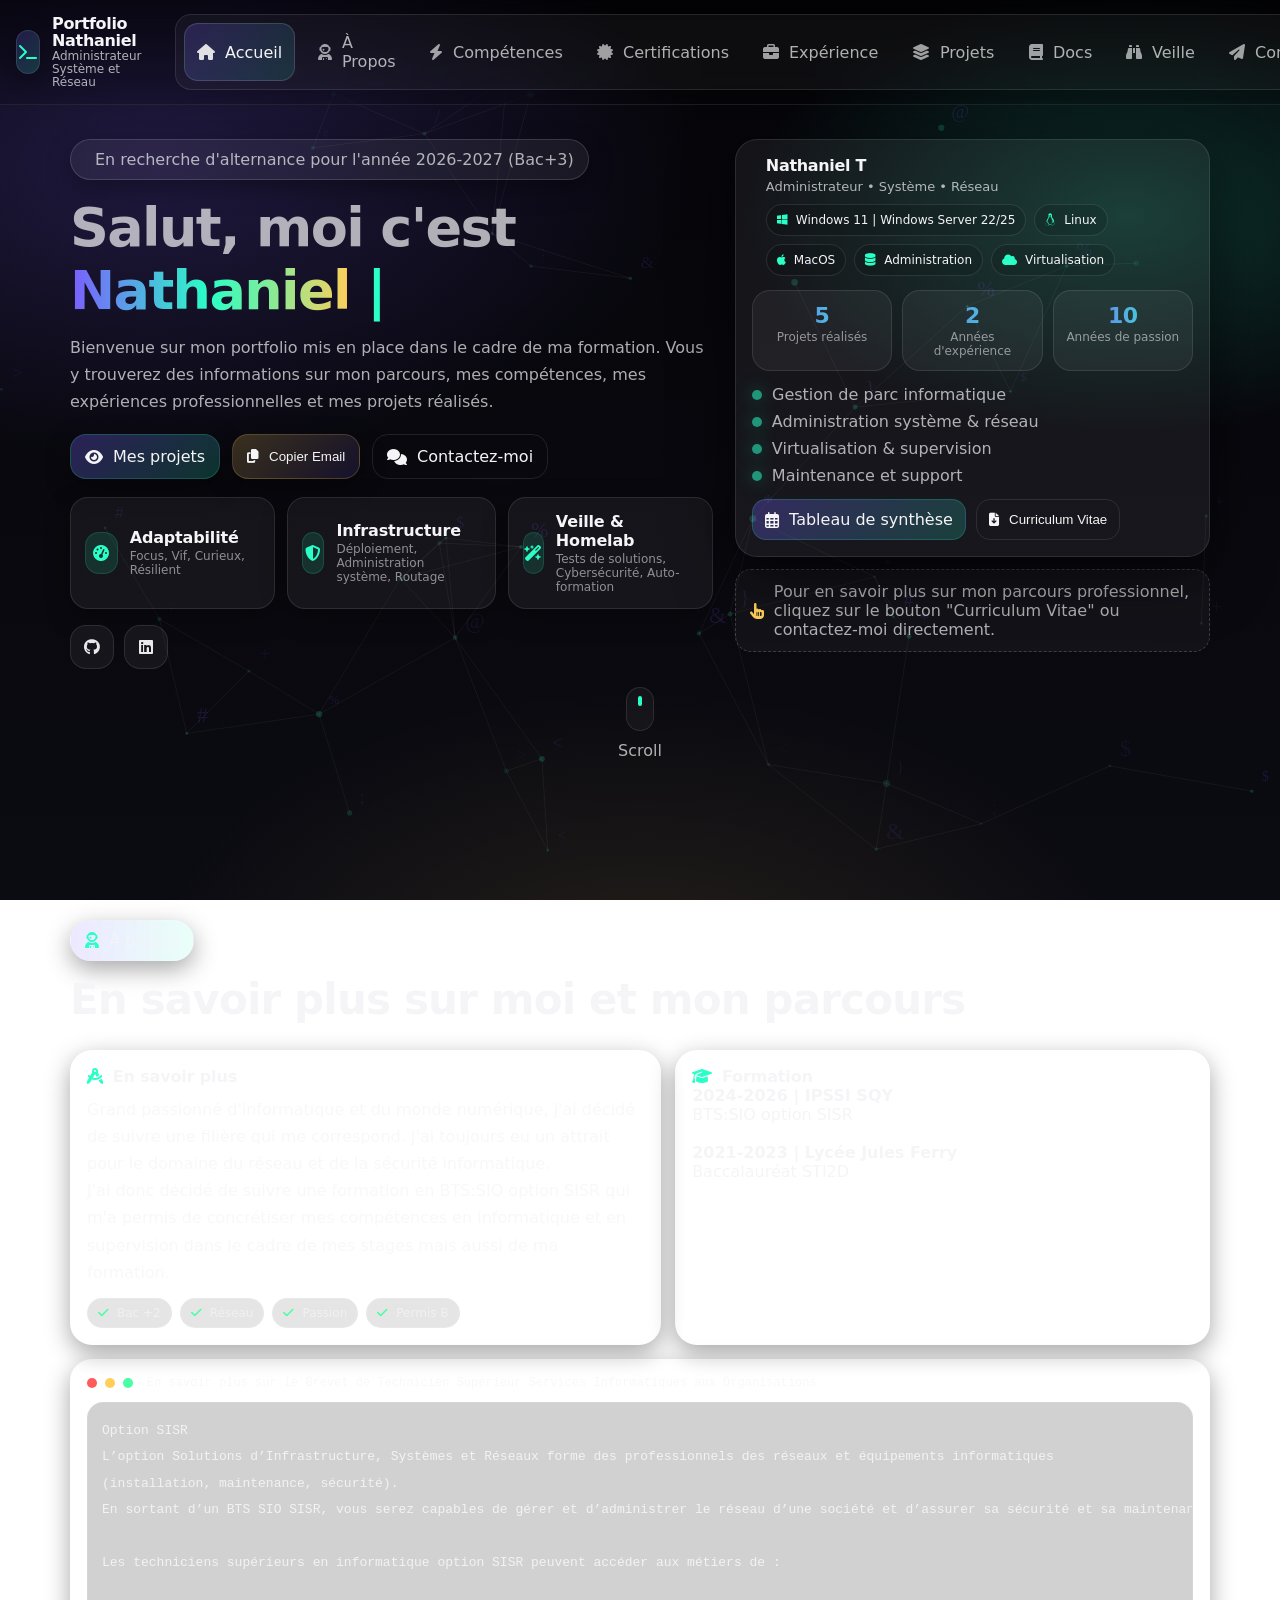
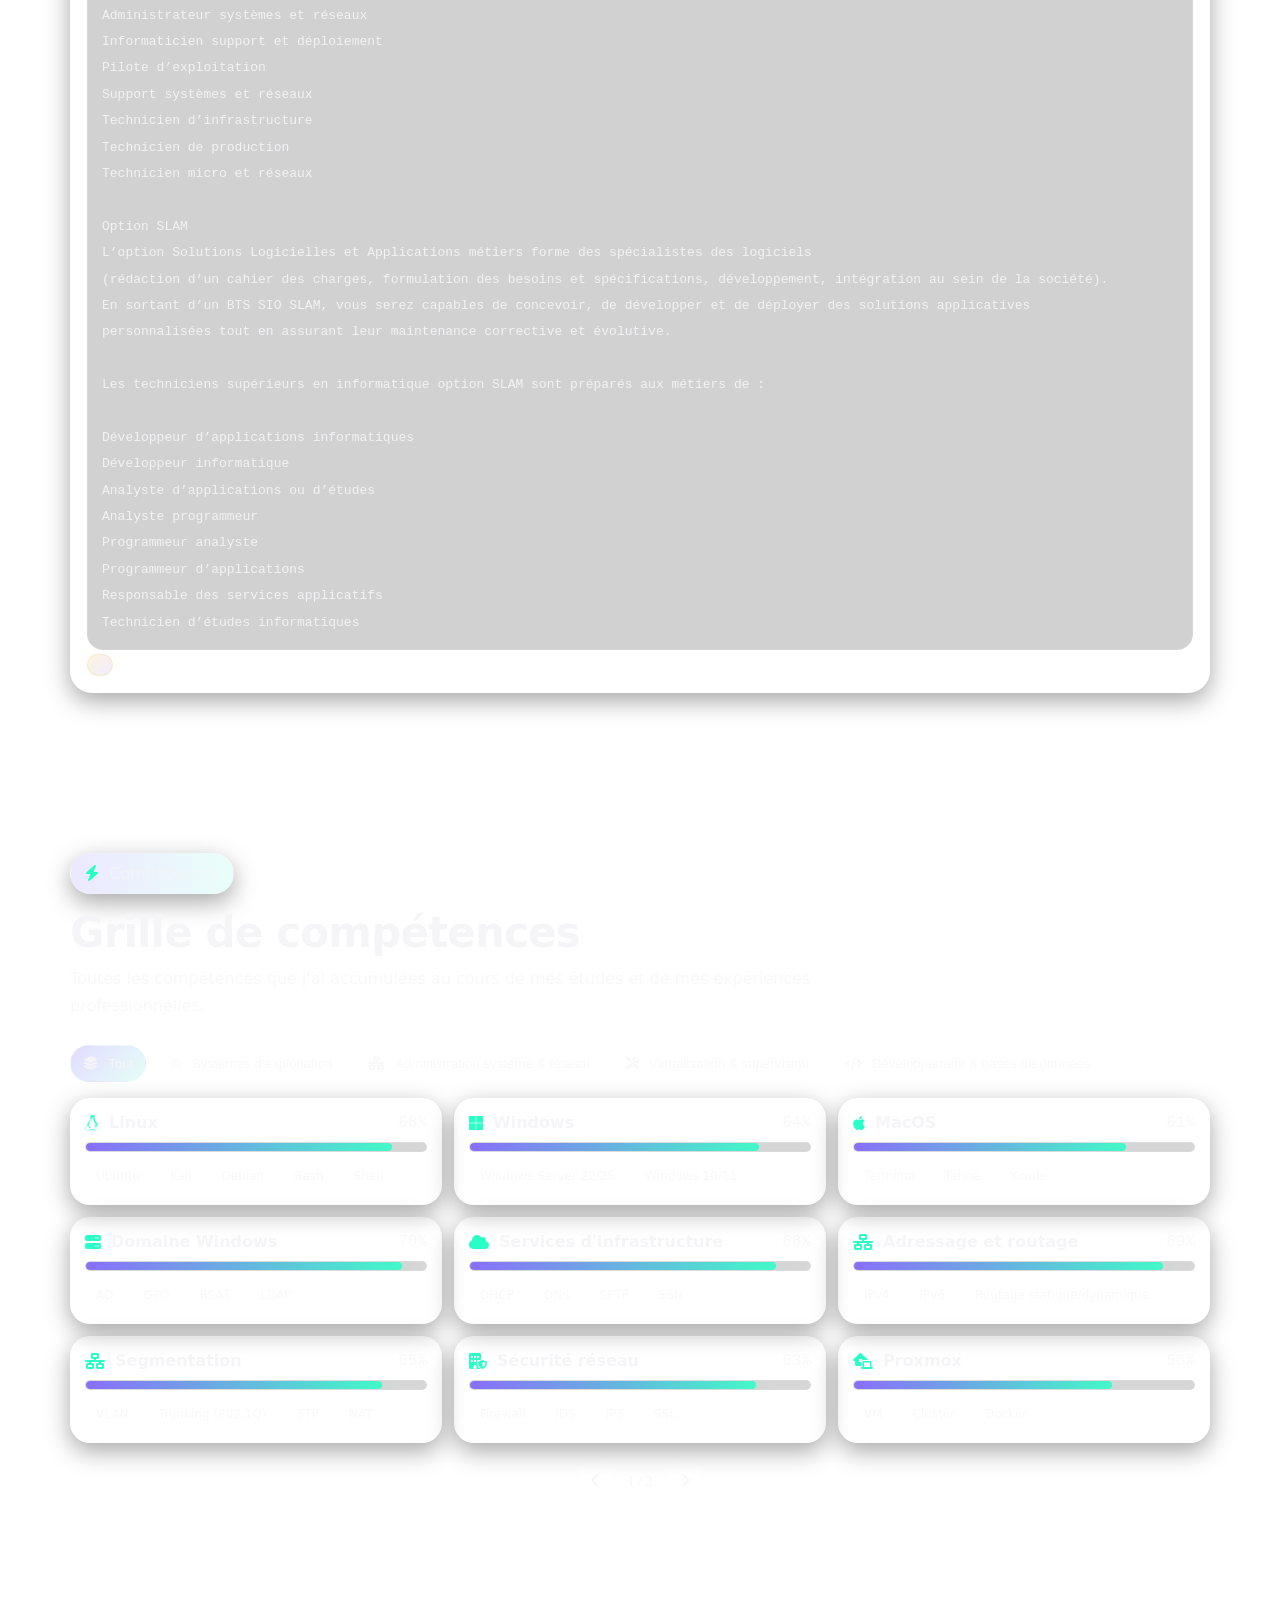
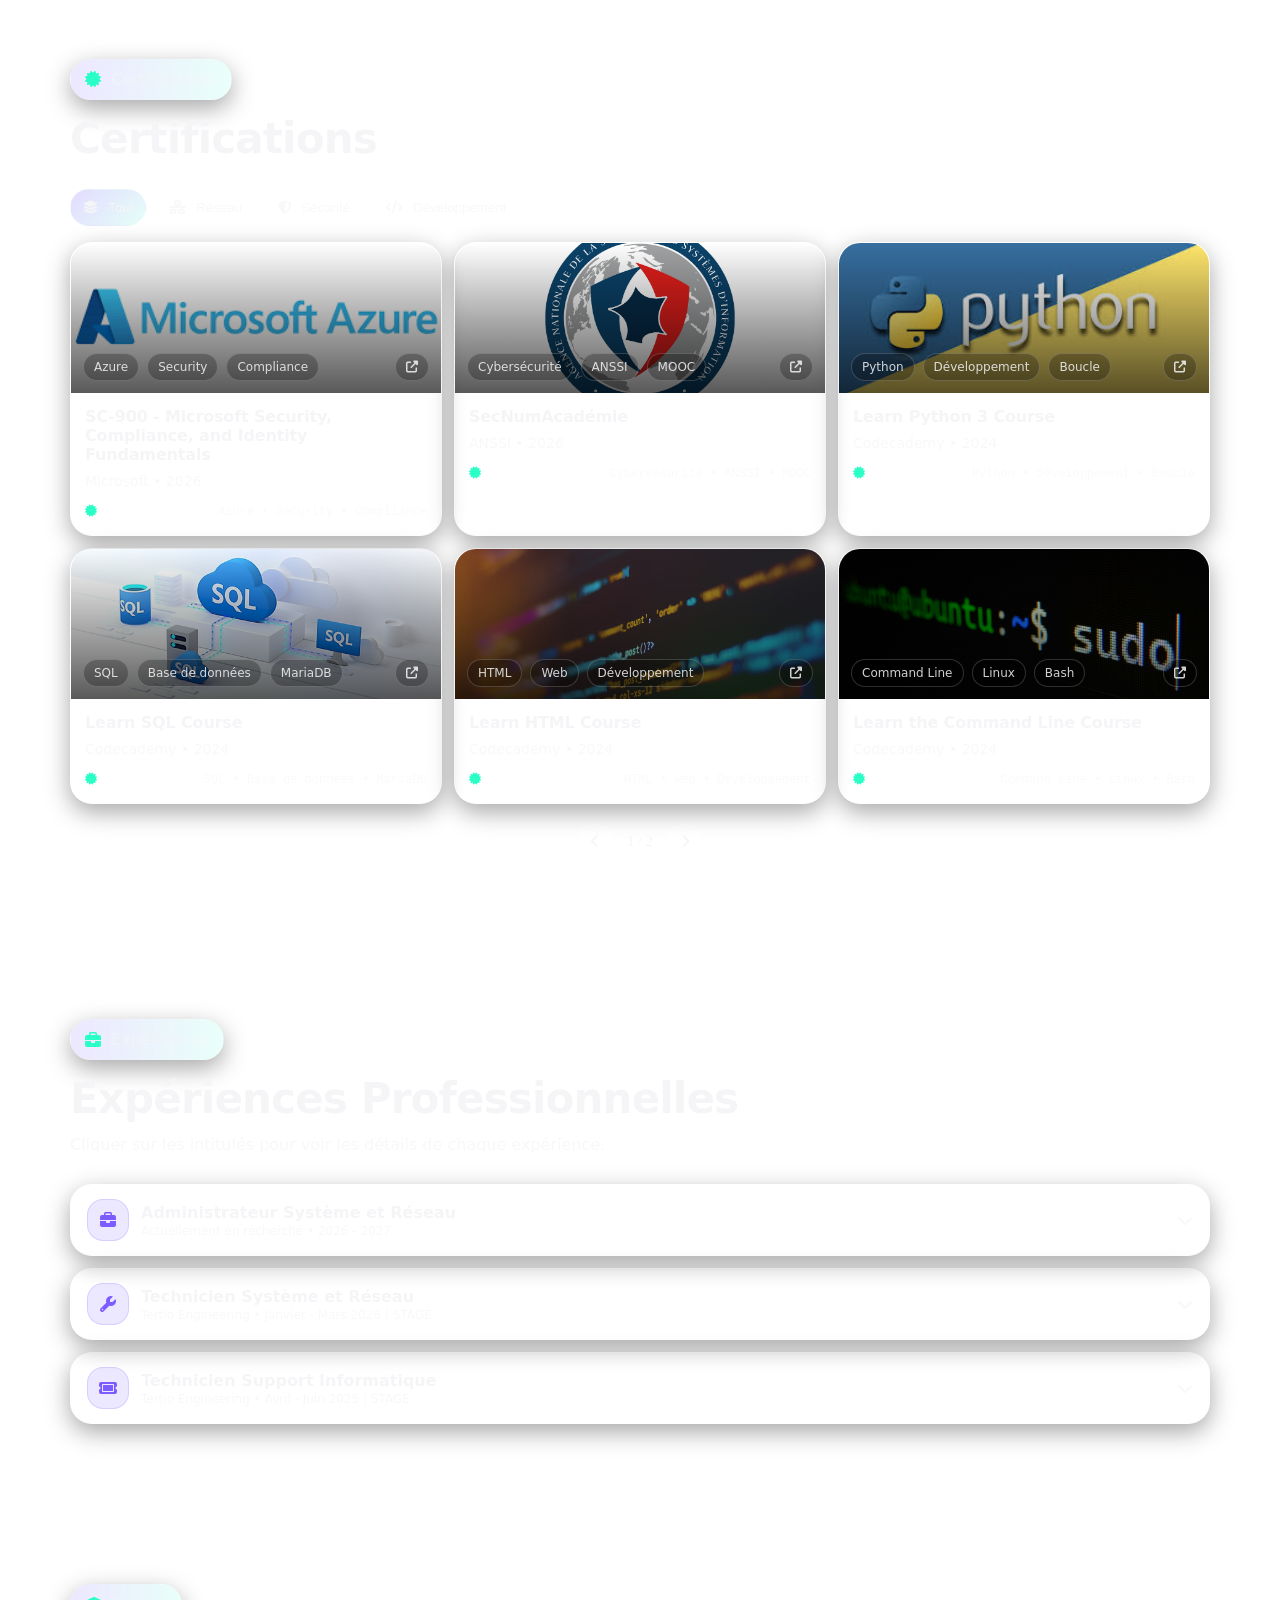
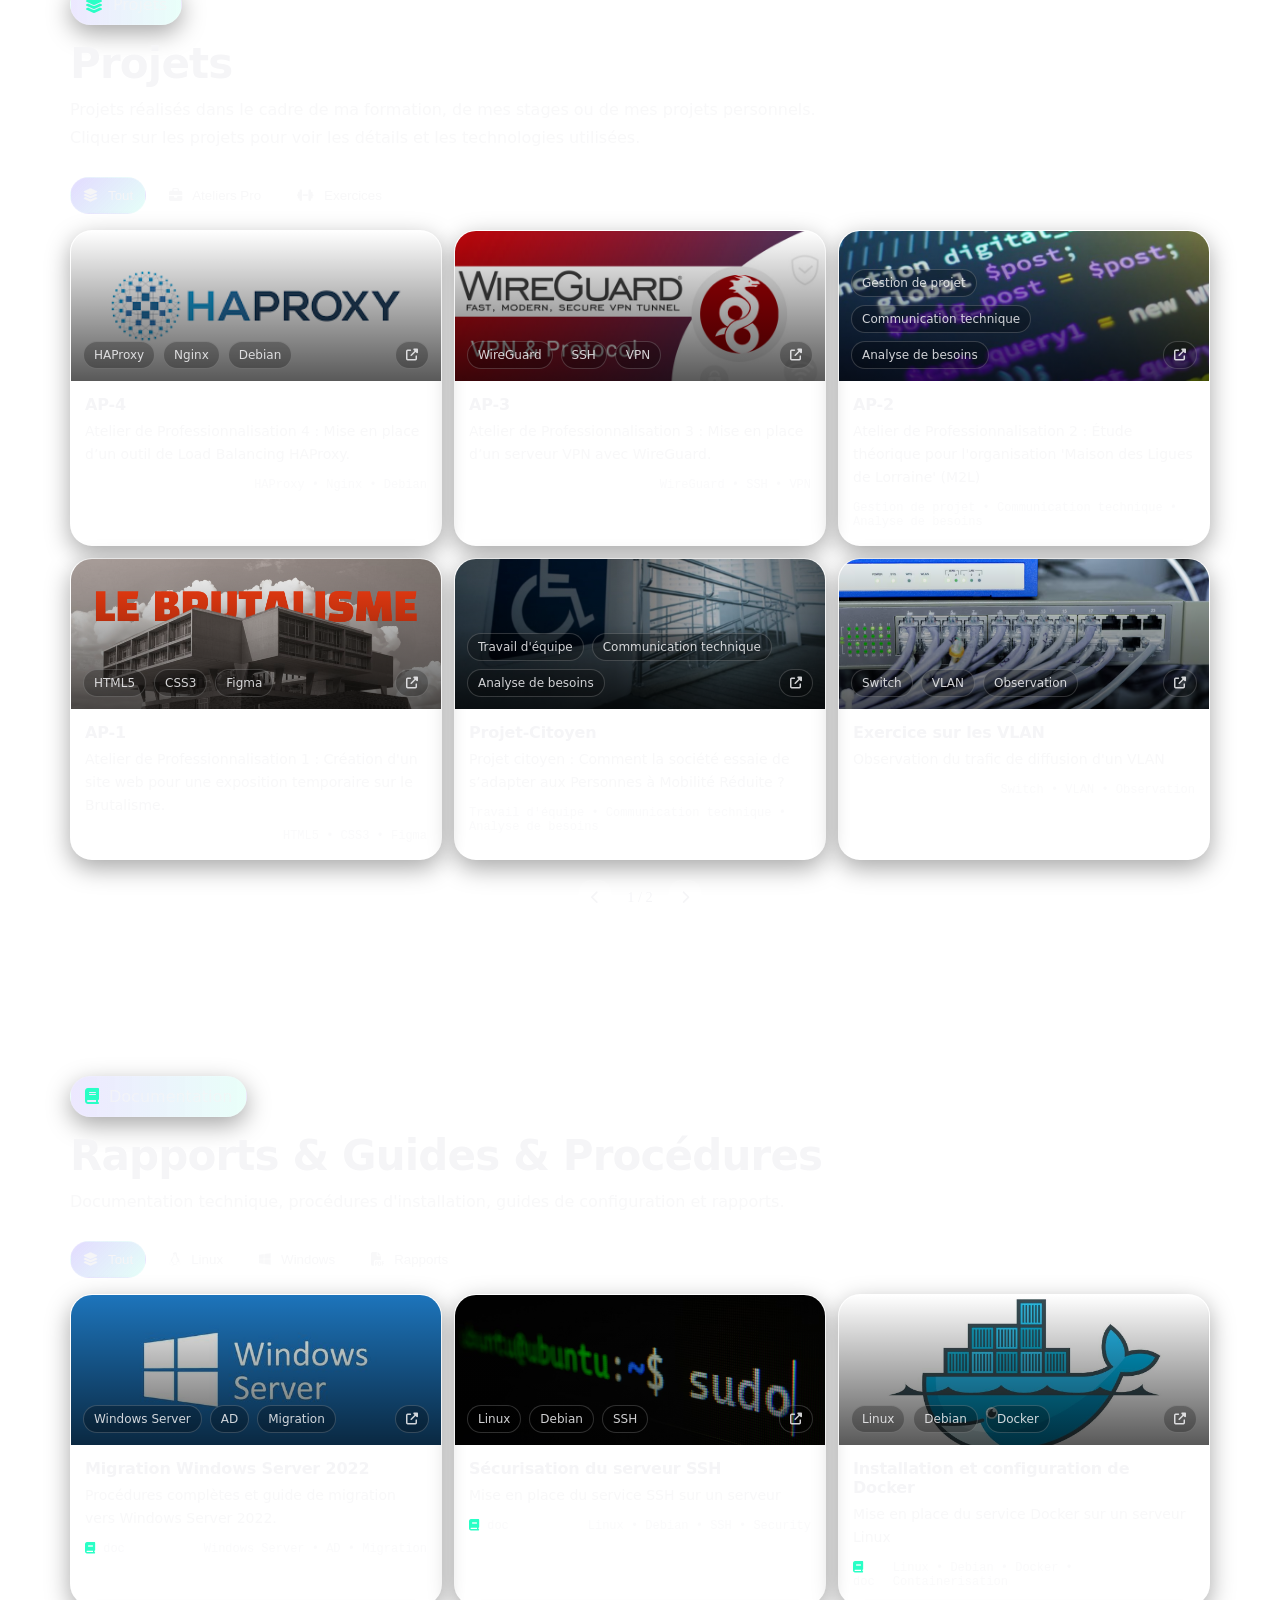
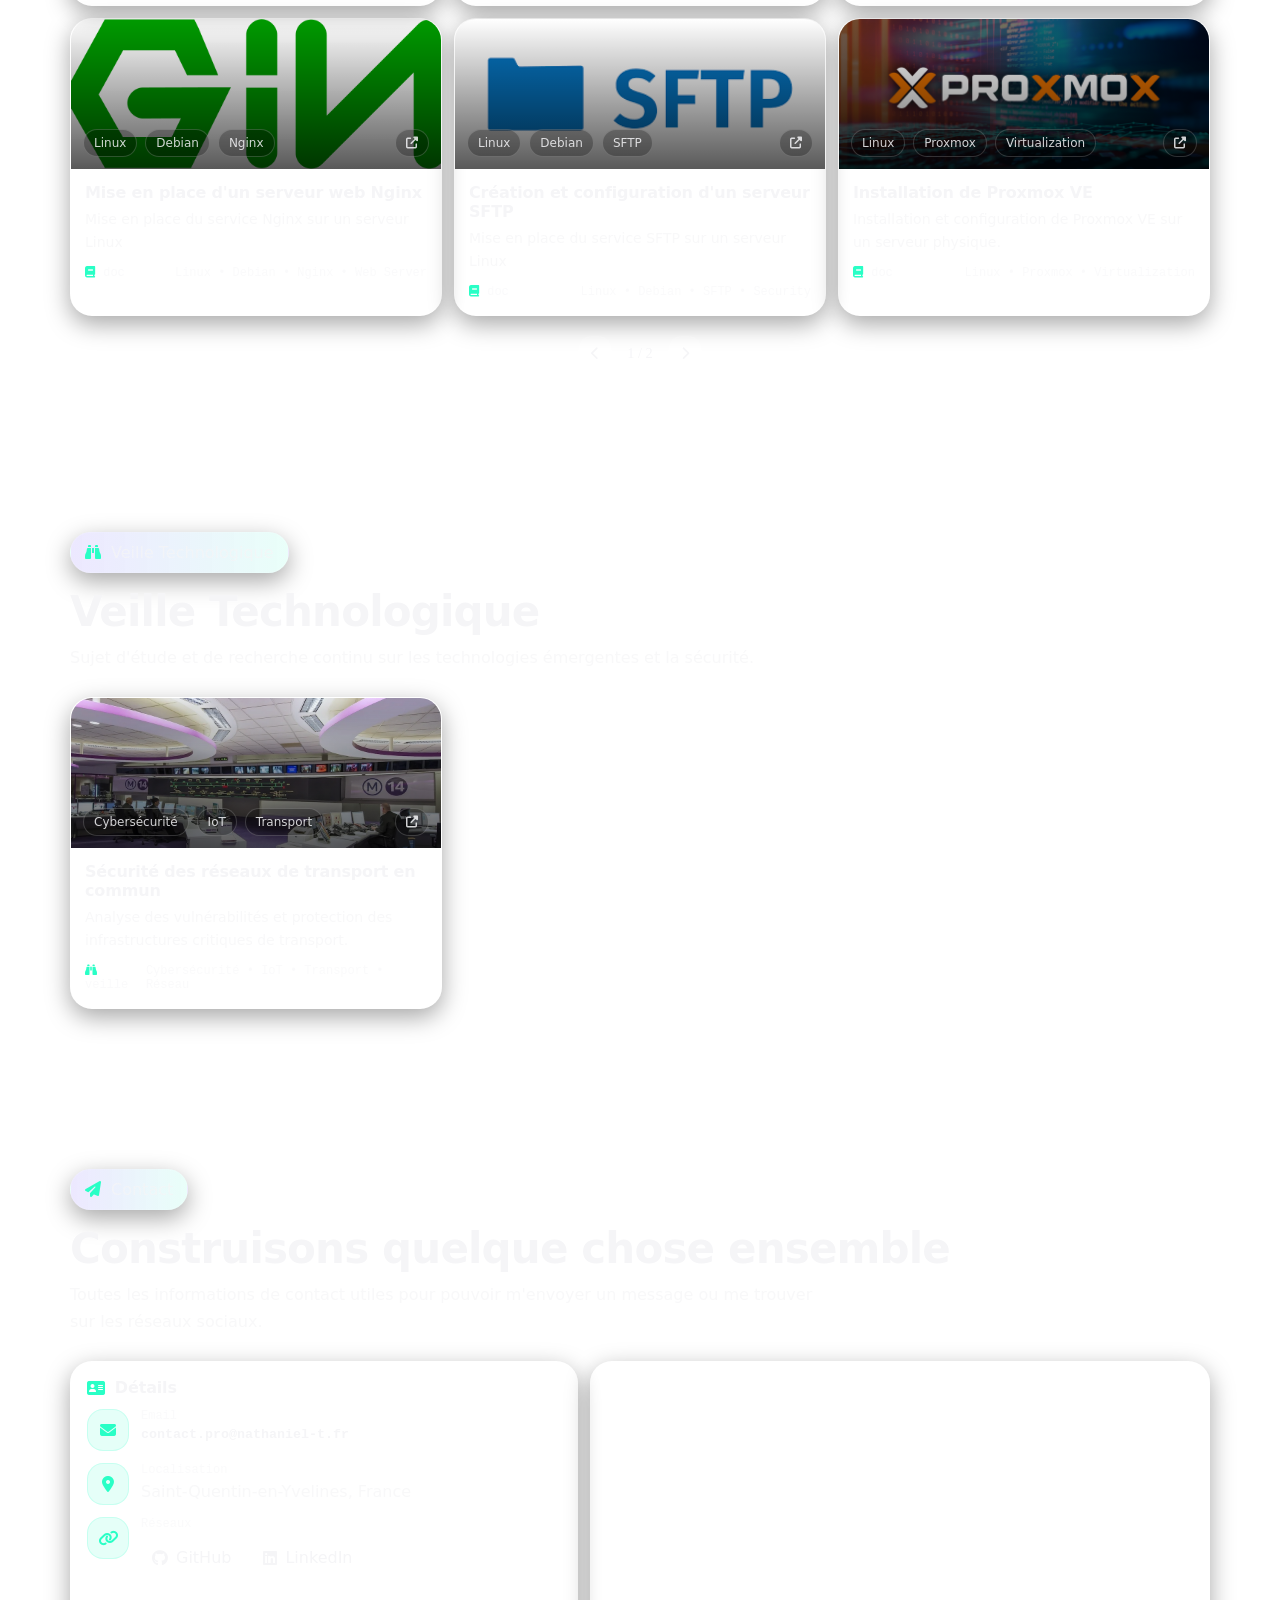
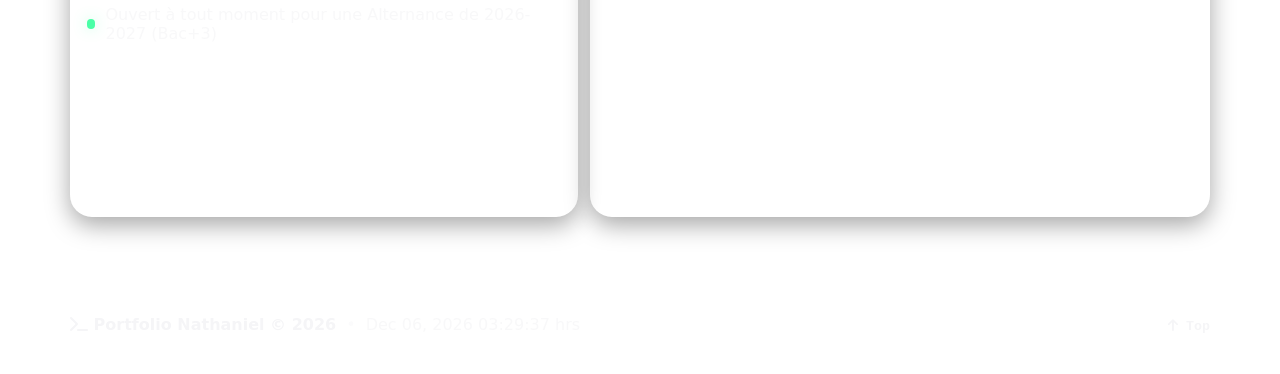
==== commit b37fc7bc: "gafam+tableau" ====
--- a/index.html
+++ b/index.html
@@ -343,7 +343,7 @@
                         </div>
 
                         <div class="profileActions">
-                            <a class="btn tiny primary magnetic" href="https://drive.proton.me/urls/BY2CZ7PEZG#bsUOEqEmXN7D" target="_blank" rel="noopener"   
+                            <a class="btn tiny primary magnetic" href="https://drive.proton.me/urls/89A41AWH2R#ewP9erejUEhf" target="_blank" rel="noopener"   
                                 ><i class="fa-regular fa-calendar-days"></i
                                 ><span data-i18n="hireBtn">Tableau de synthèse</span></a
                             >
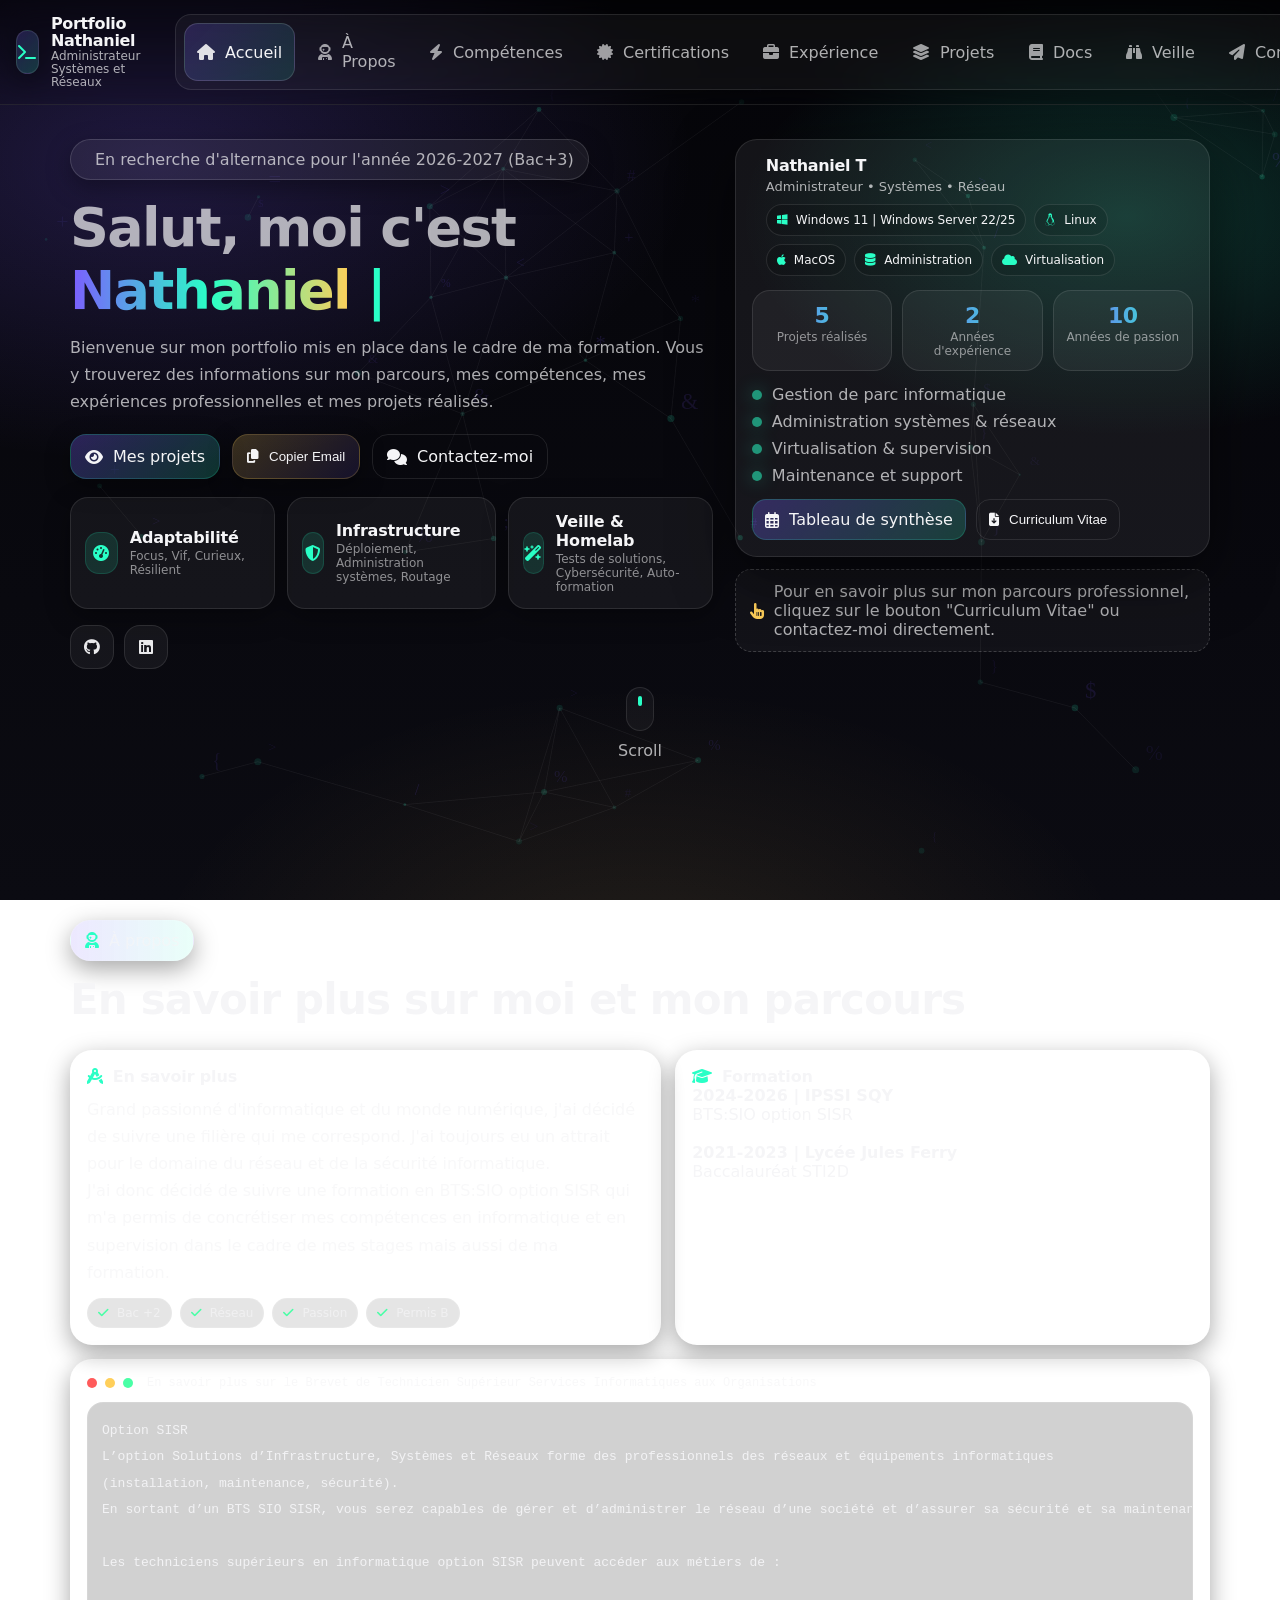
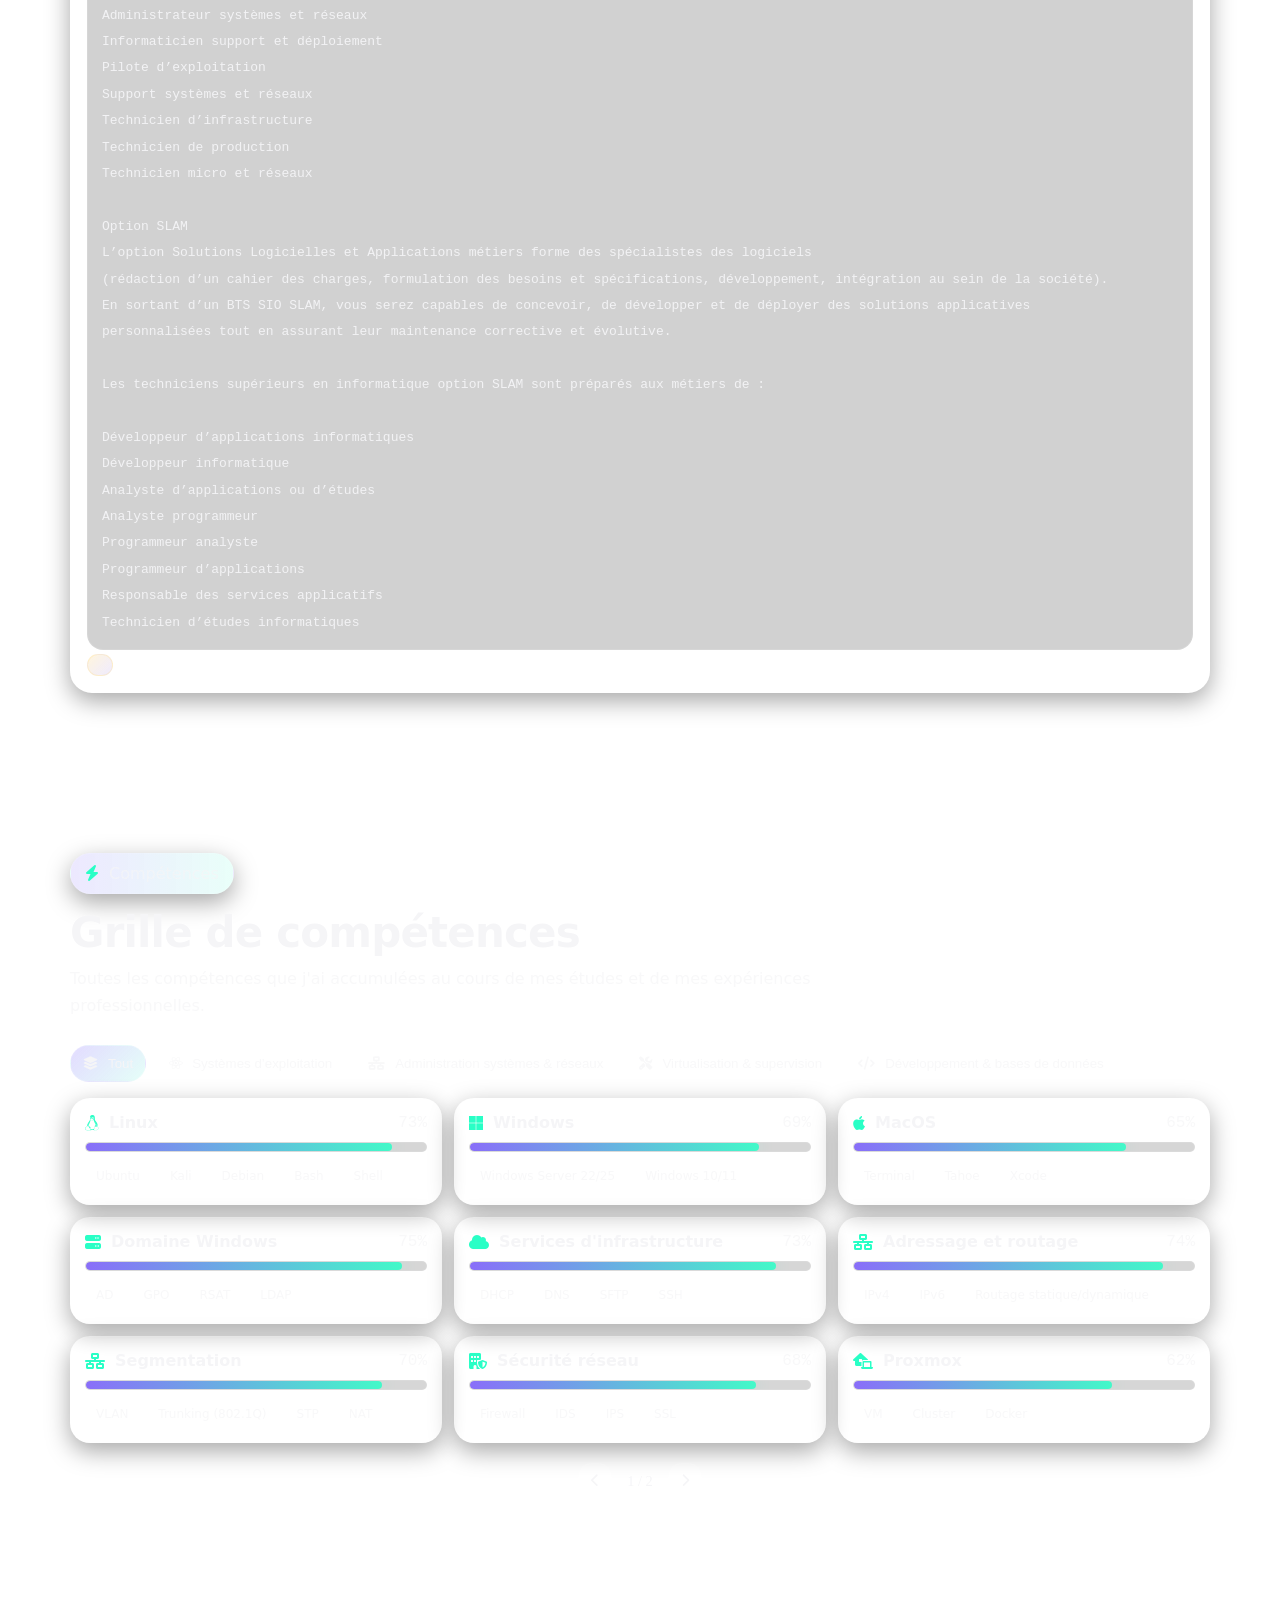
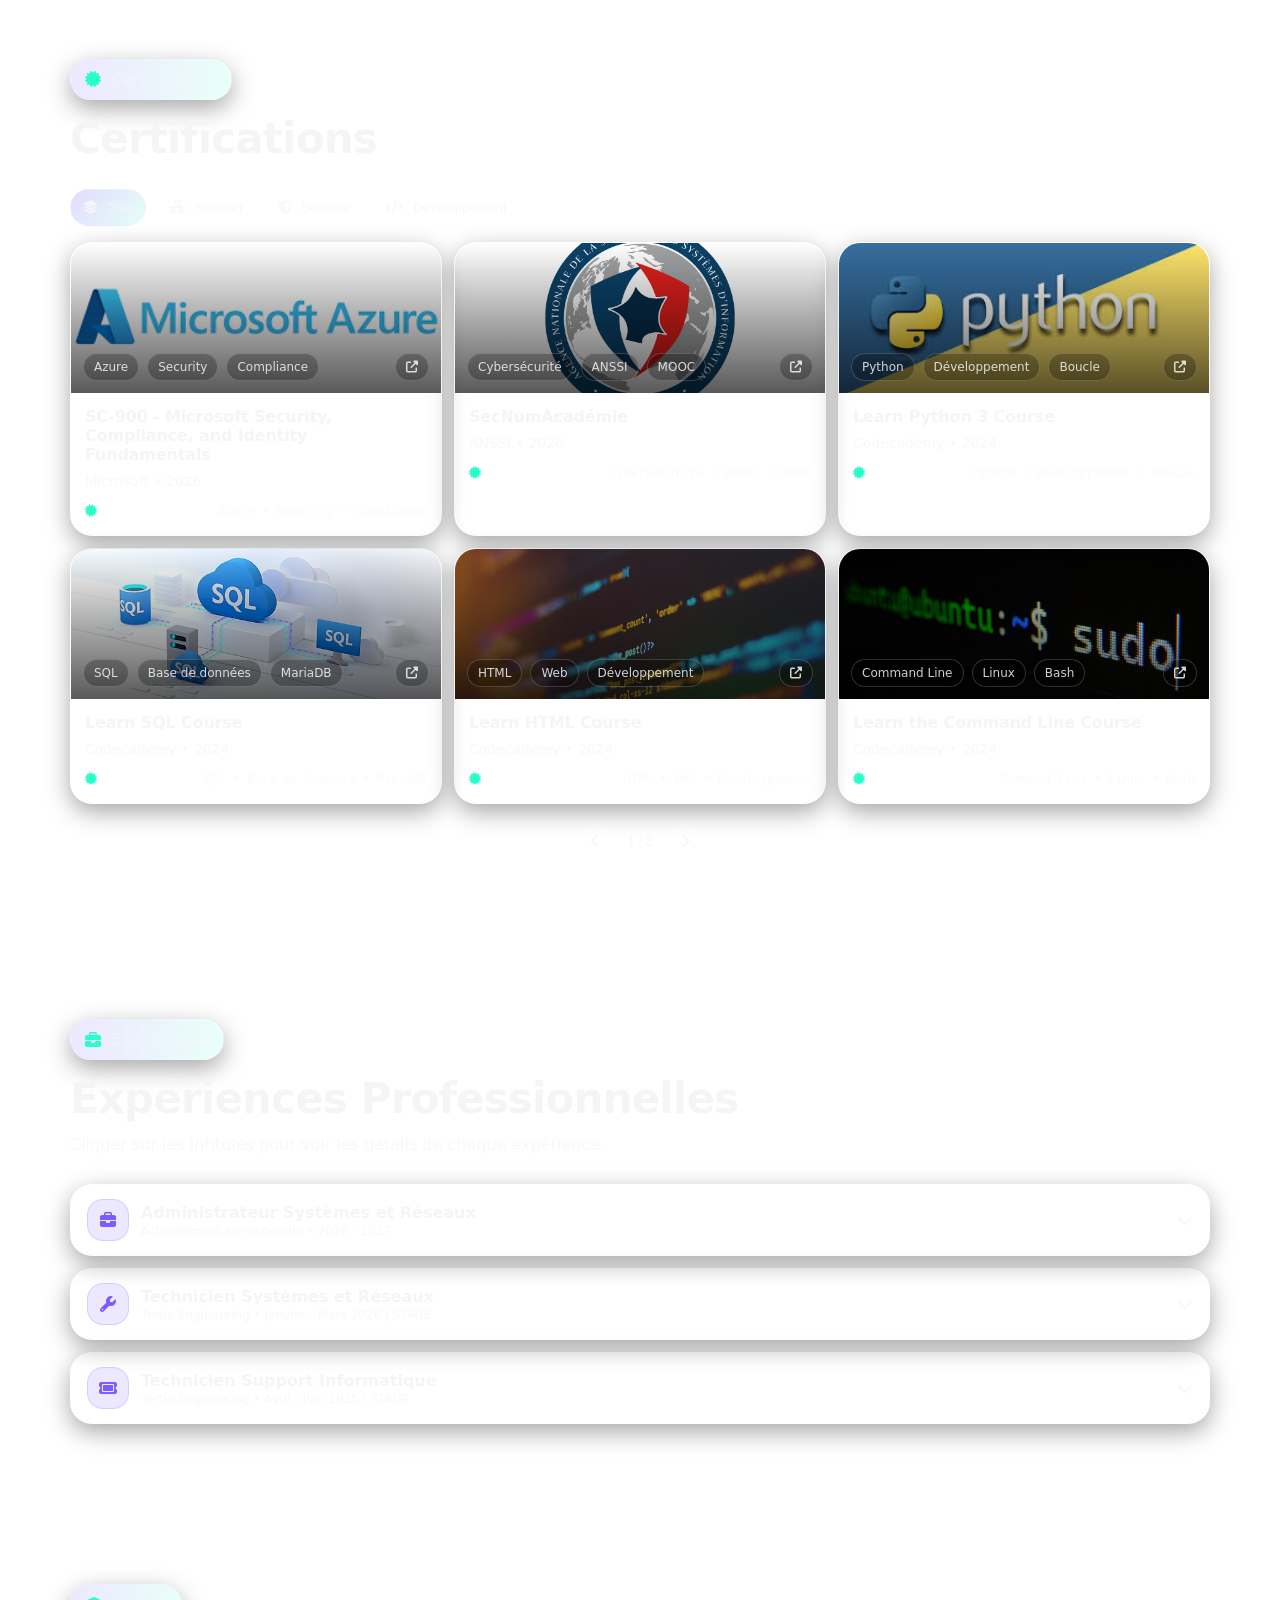
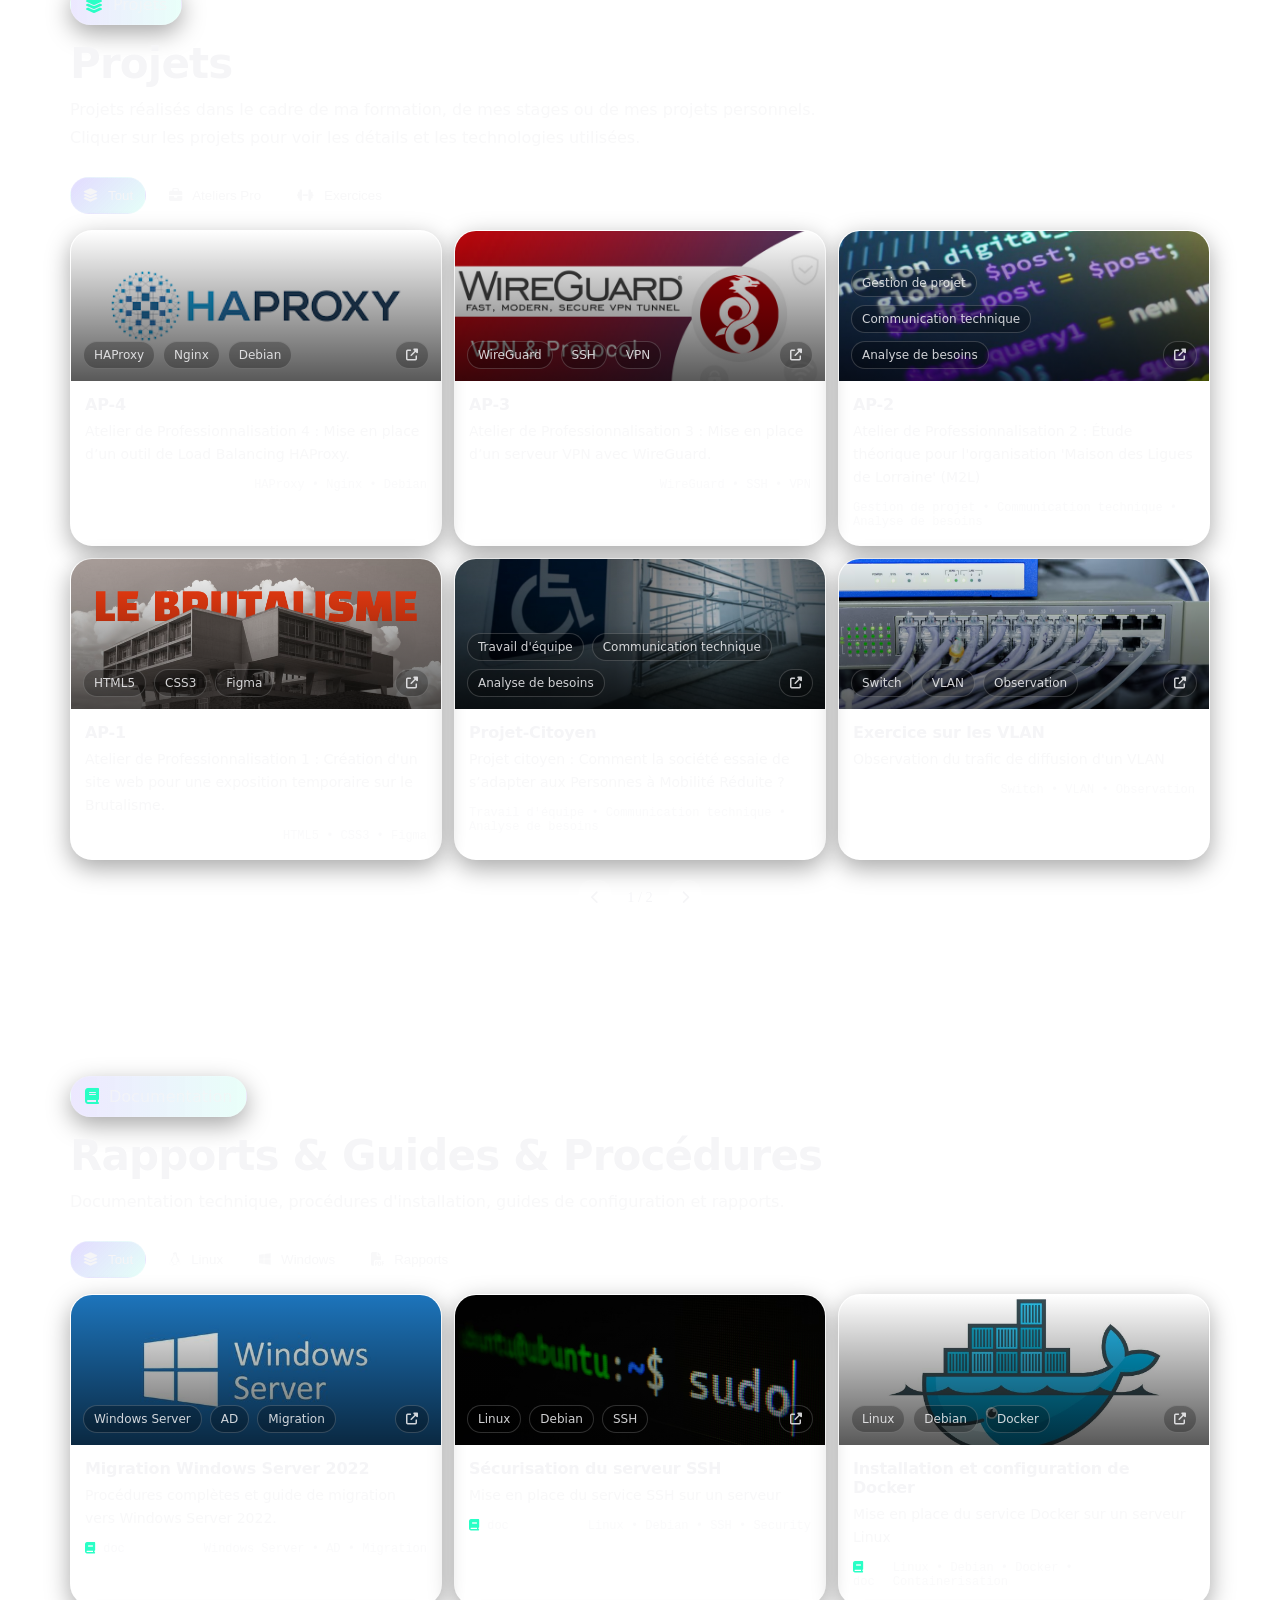
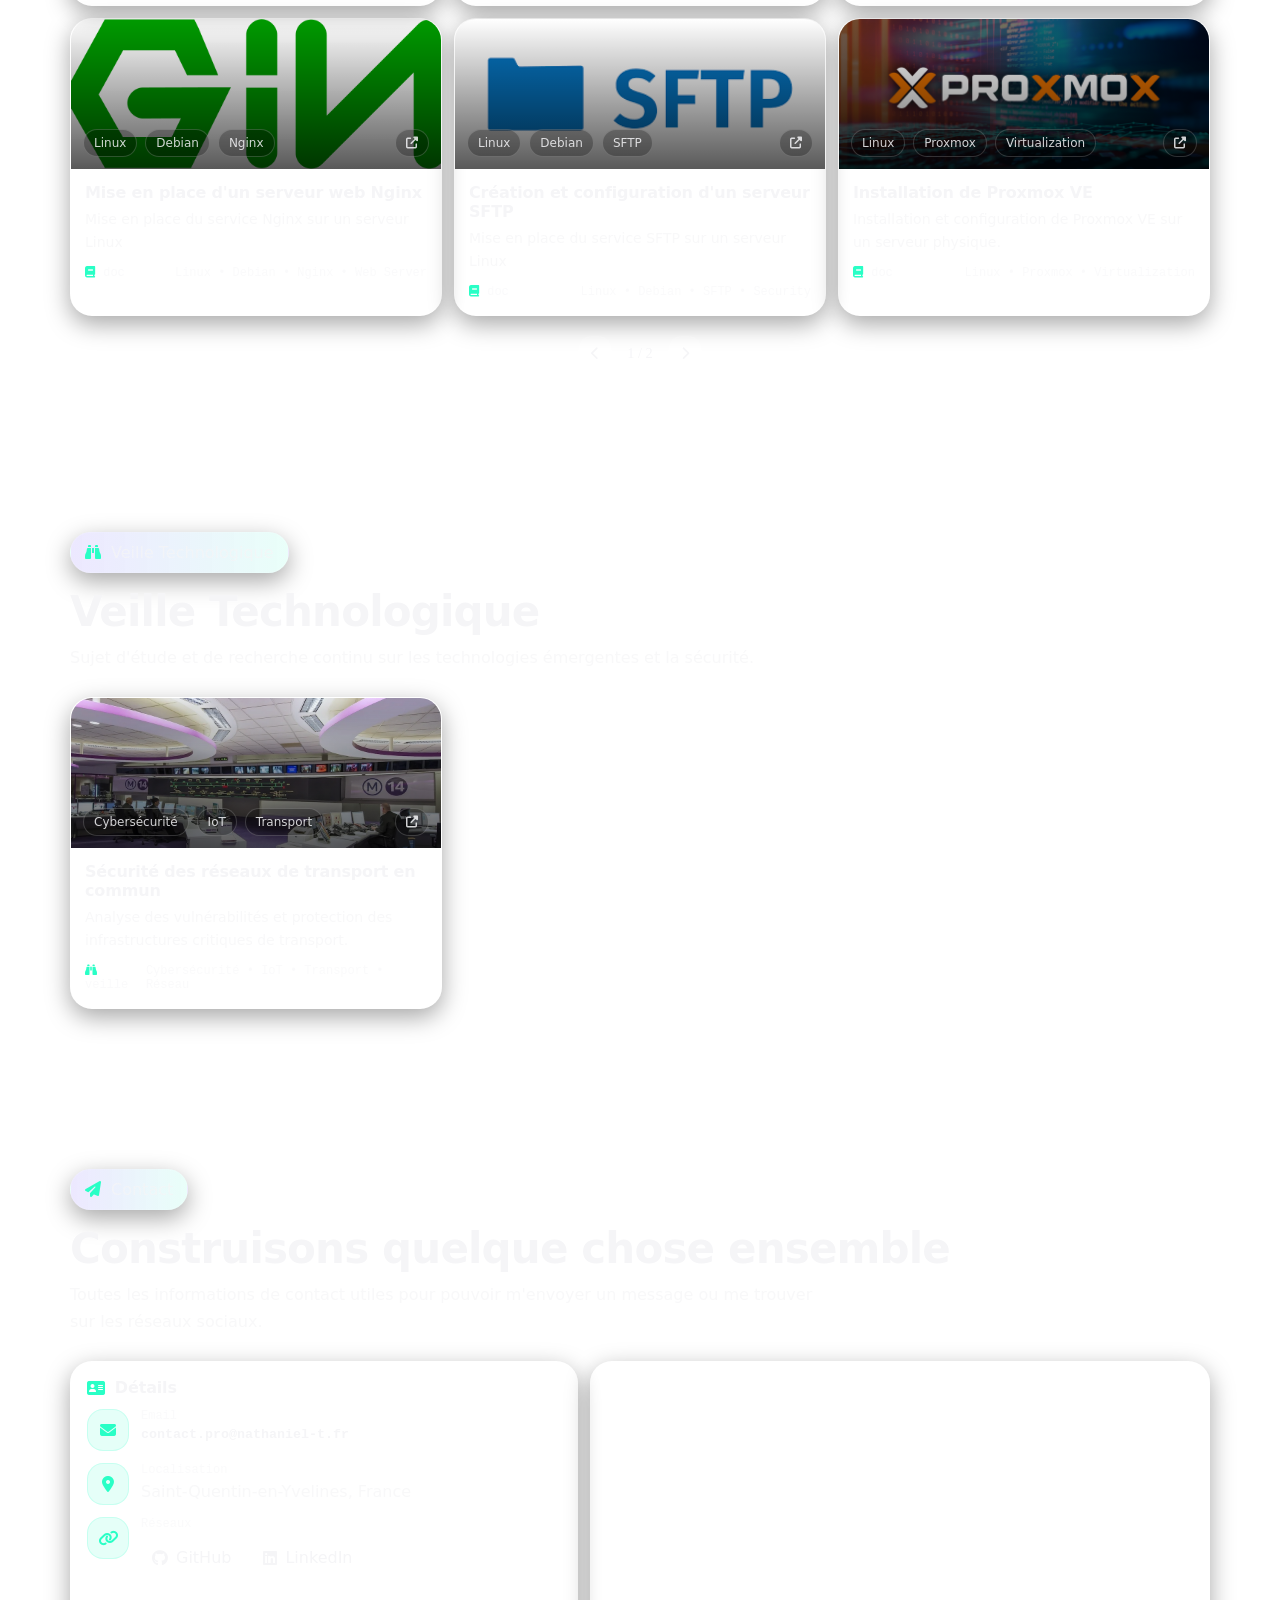
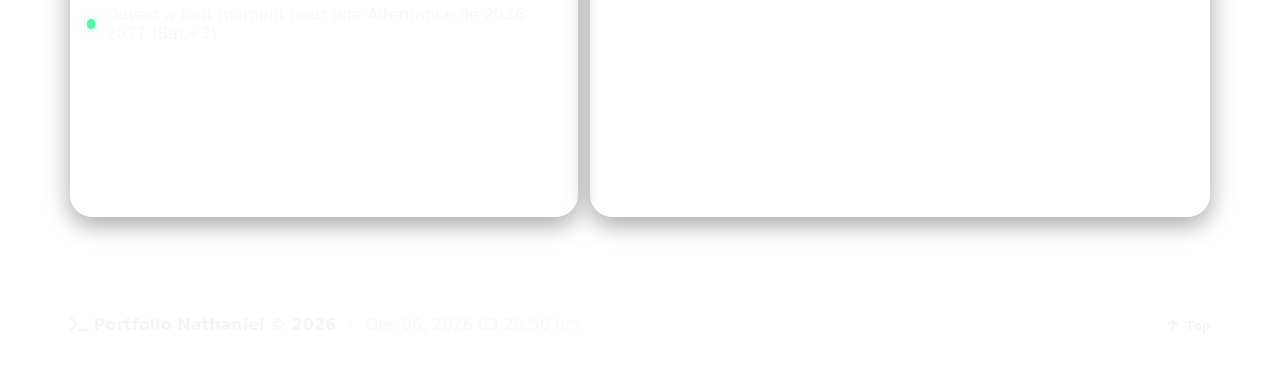
==== commit dbee7a07: "ortho" ====
--- a/index.html
+++ b/index.html
@@ -23,7 +23,7 @@
             <span class="brandText">
                 <span class="brandName">Portfolio Nathaniel</span>
                 <span class="brandSub" data-i18n="brandSub"
-                    >Administrateur Système et Réseau</span
+                    >Administrateur Systèmes et Réseaux</span
                 >
             </span>
         </a>
@@ -214,7 +214,7 @@
                                     Infrastructure
                                 </div>
                                 <div class="metaText" data-i18n="metaText2">
-                                    Déploiement, Administration système, Routage
+                                    Déploiement, Administration systèmes, Routage
                                 </div>
                             </div>
                         </div>
@@ -267,7 +267,7 @@
                                     class="profileRole"
                                     data-i18n="profileRole"
                                 >
-                                    Administrateur • Système • Réseau
+                                    Administrateur • Systèmes • Réseau
                                 </div>
                                 <div class="chips">
                                     <span class="chip"
@@ -325,7 +325,7 @@
                             <div class="miniRow">
                                 <span class="dot"></span
                                 ><span data-i18n="mini2"
-                                    >Administration système & réseau</span
+                                    >Administration systèmes & réseaux</span
                                 >
                             </div>
                             <div class="miniRow">
@@ -506,7 +506,7 @@
                 </button>
                 <button class="filterBtn" data-filter="admin">
                     <i class="fa-solid fa-network-wired"></i>
-                    <span data-i18n="fadmin">Administration système & réseau</span>
+                    <span data-i18n="fadmin">Administration systèmes & réseaux</span>
                 </button>
                 <button class="filterBtn" data-filter="virtu">
                     <i class="fa-solid fa-screwdriver-wrench"></i
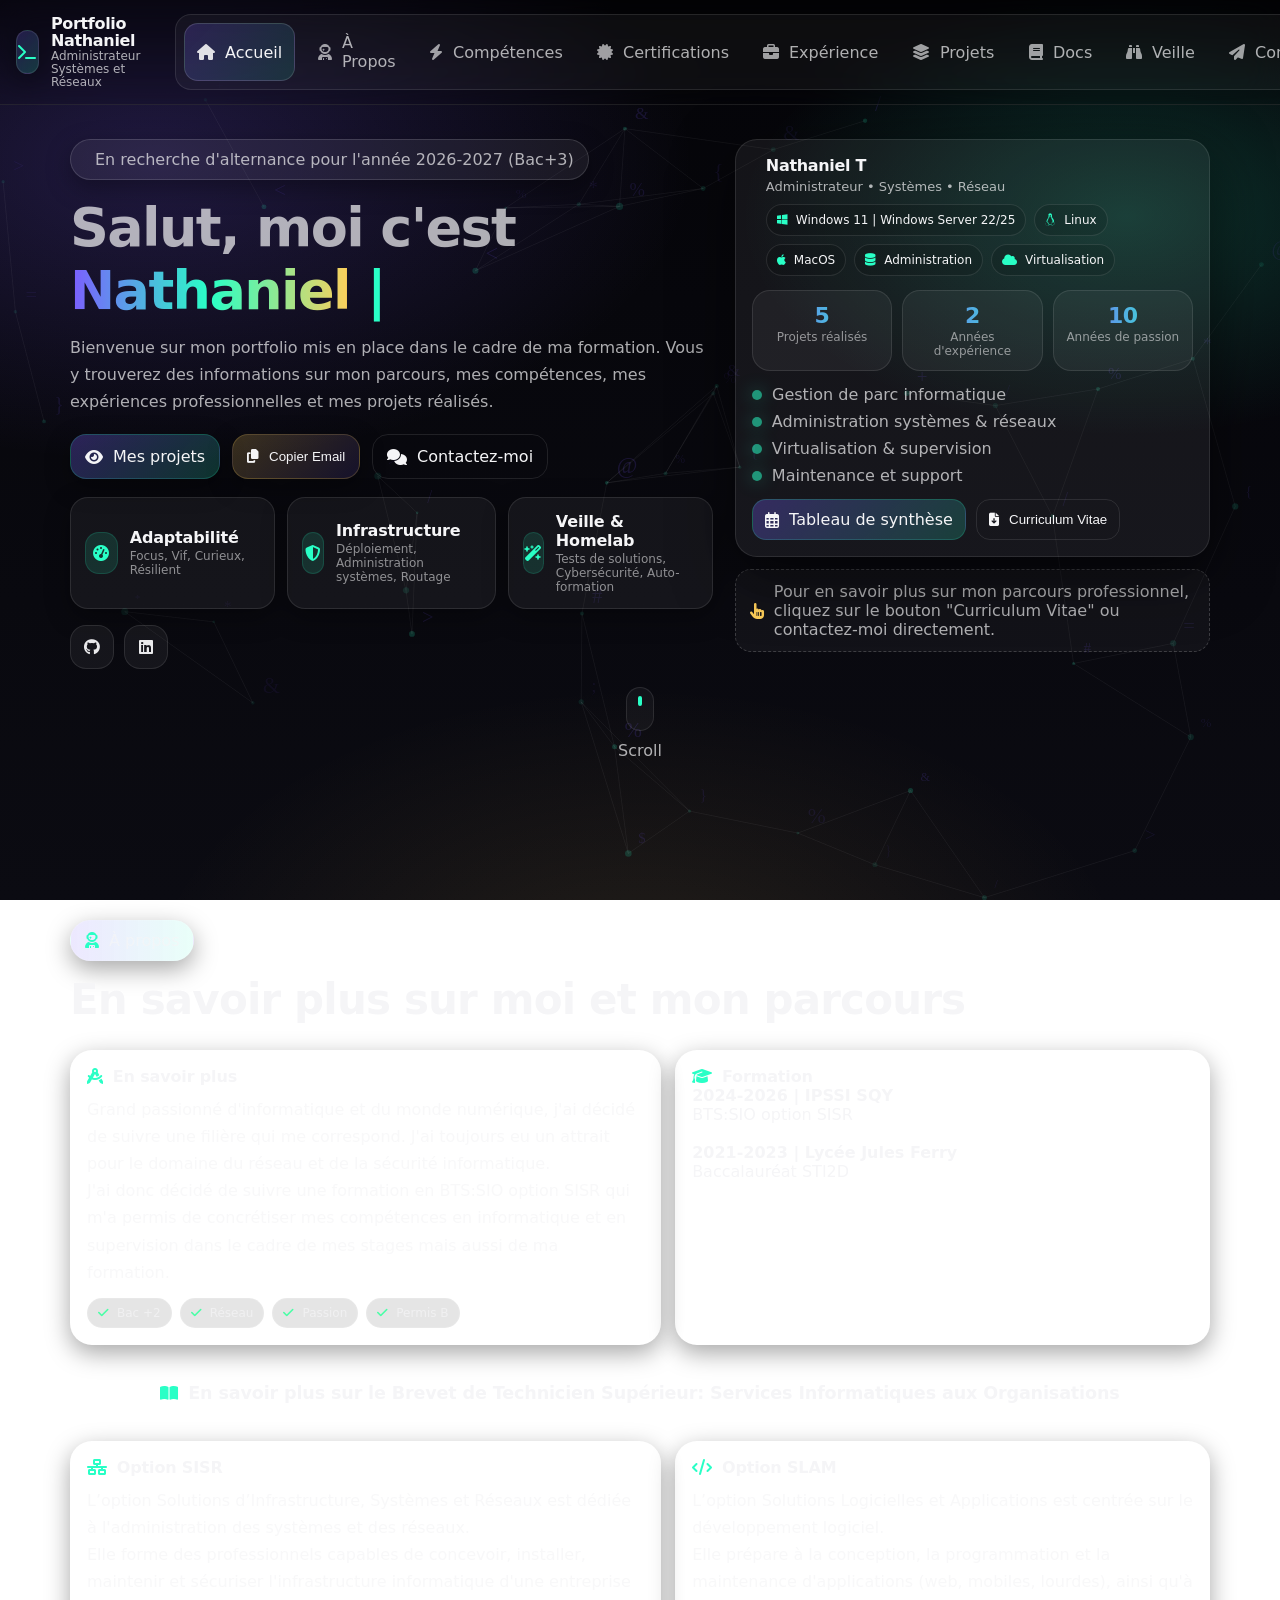
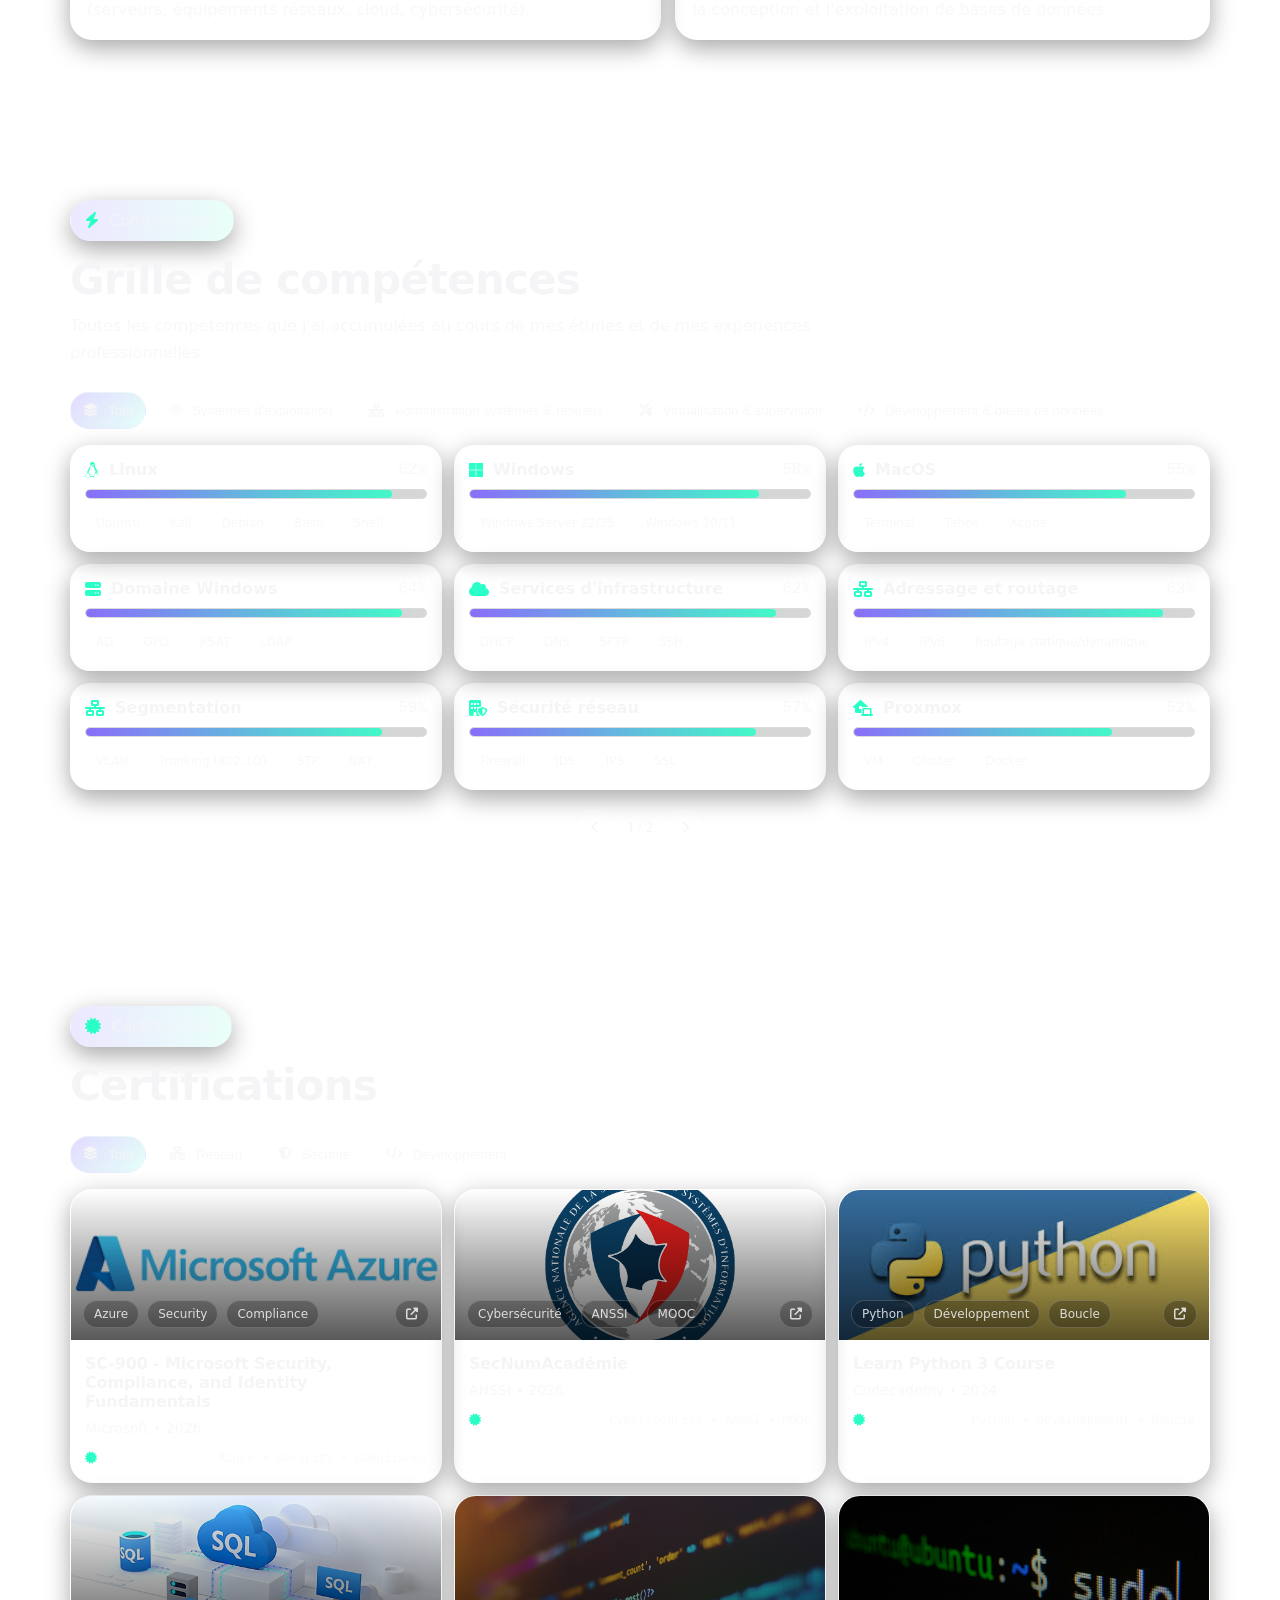
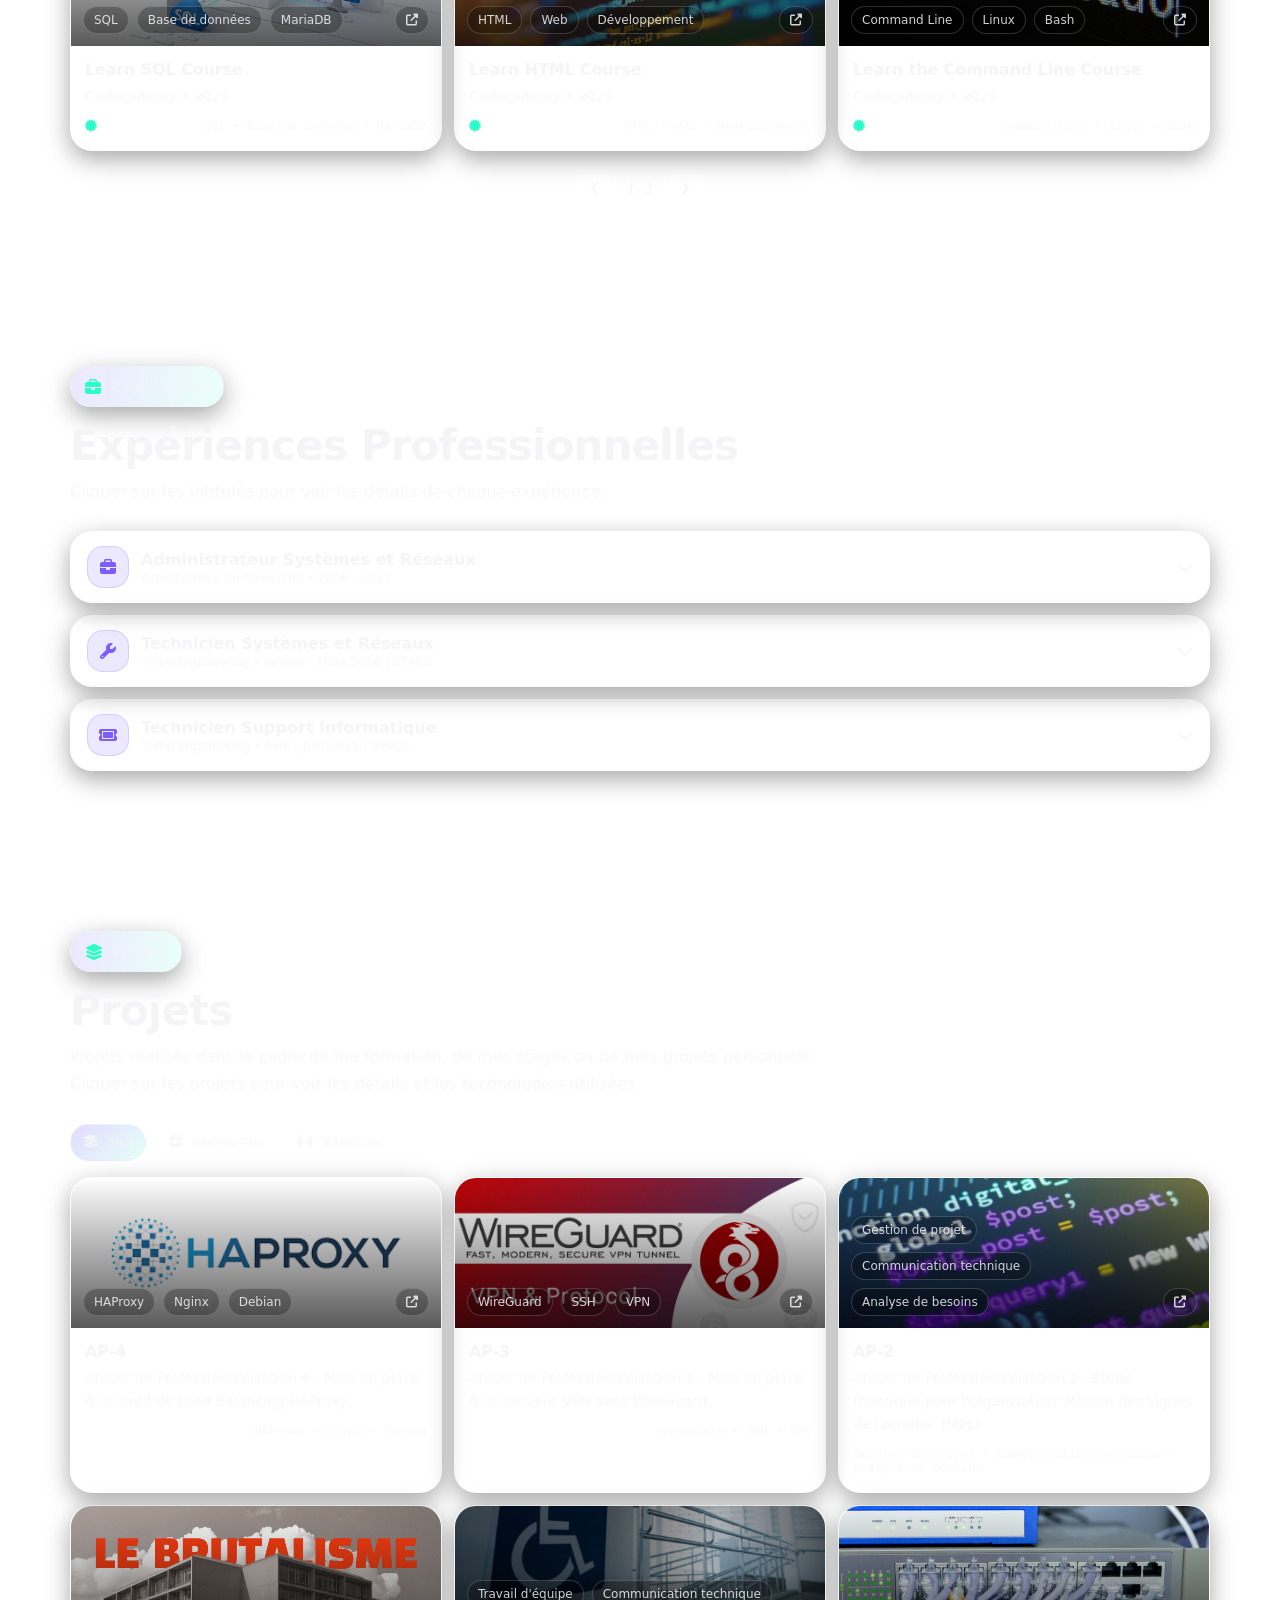
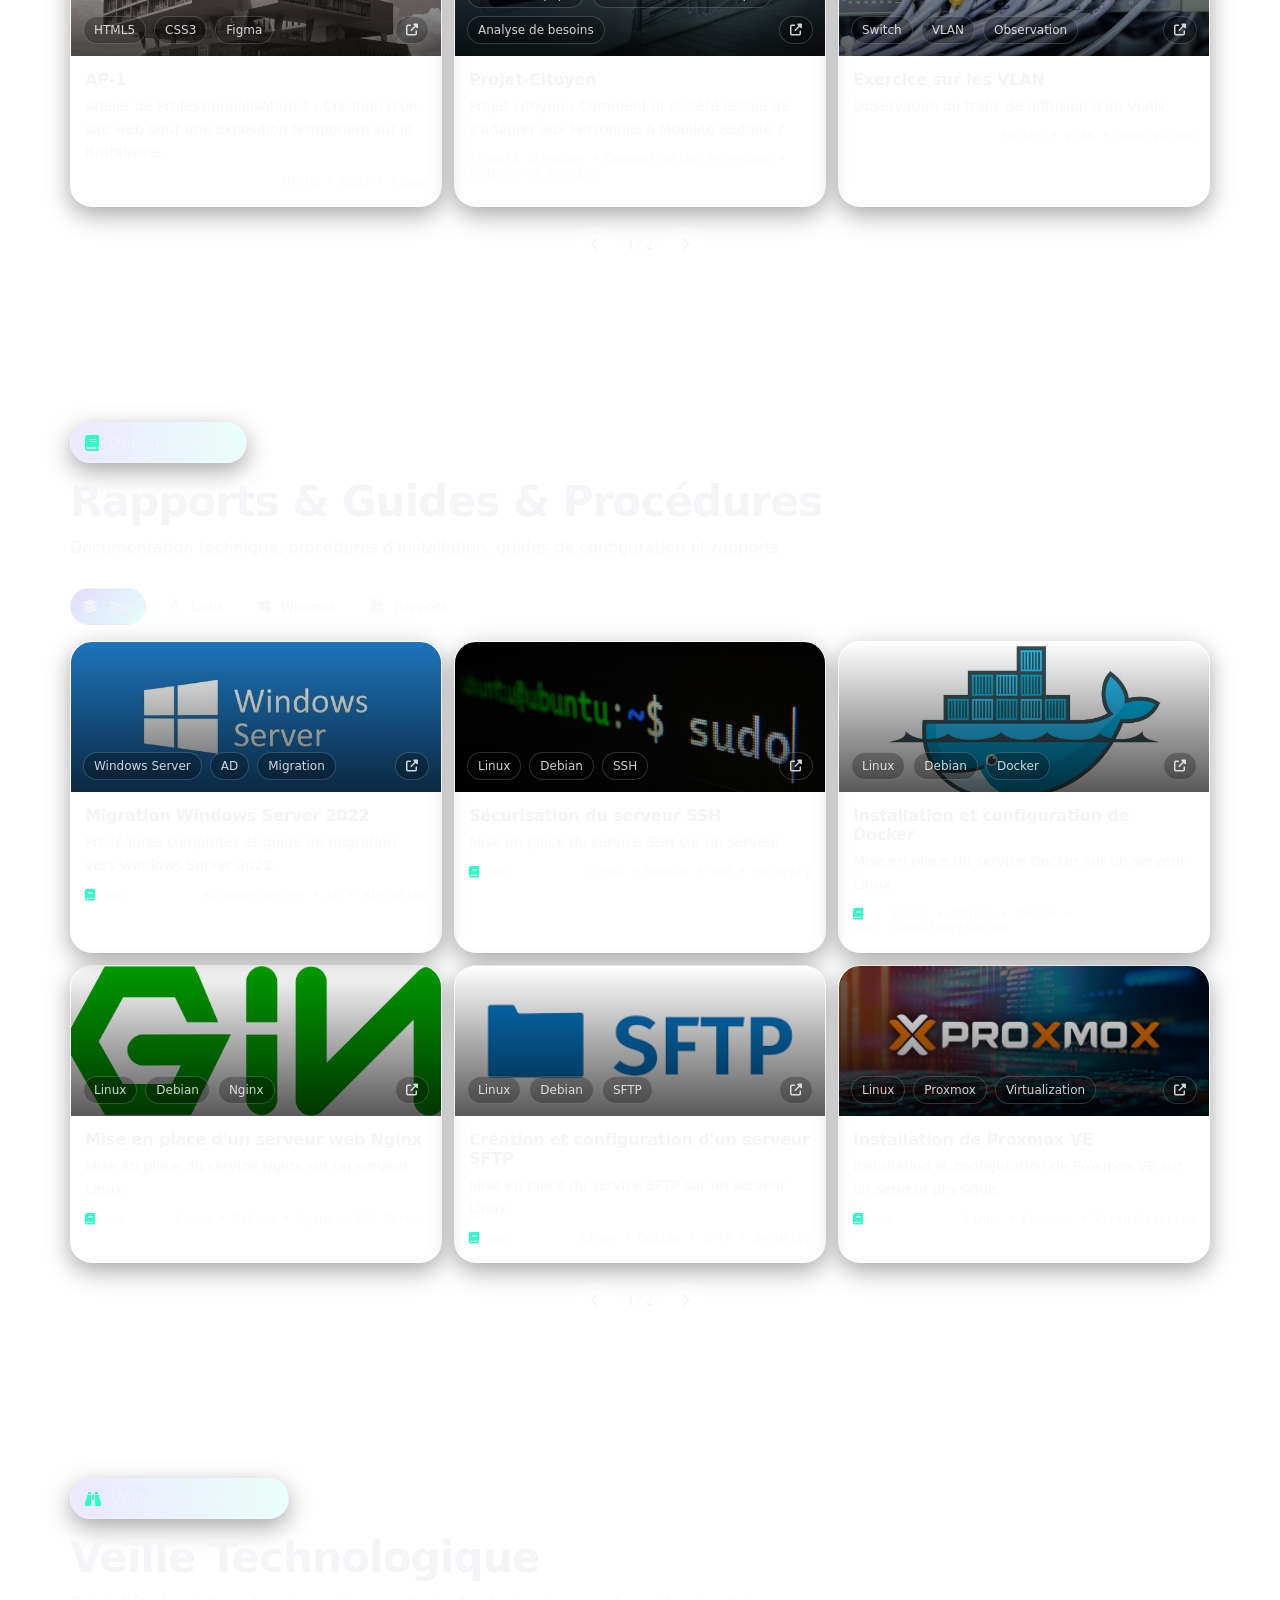
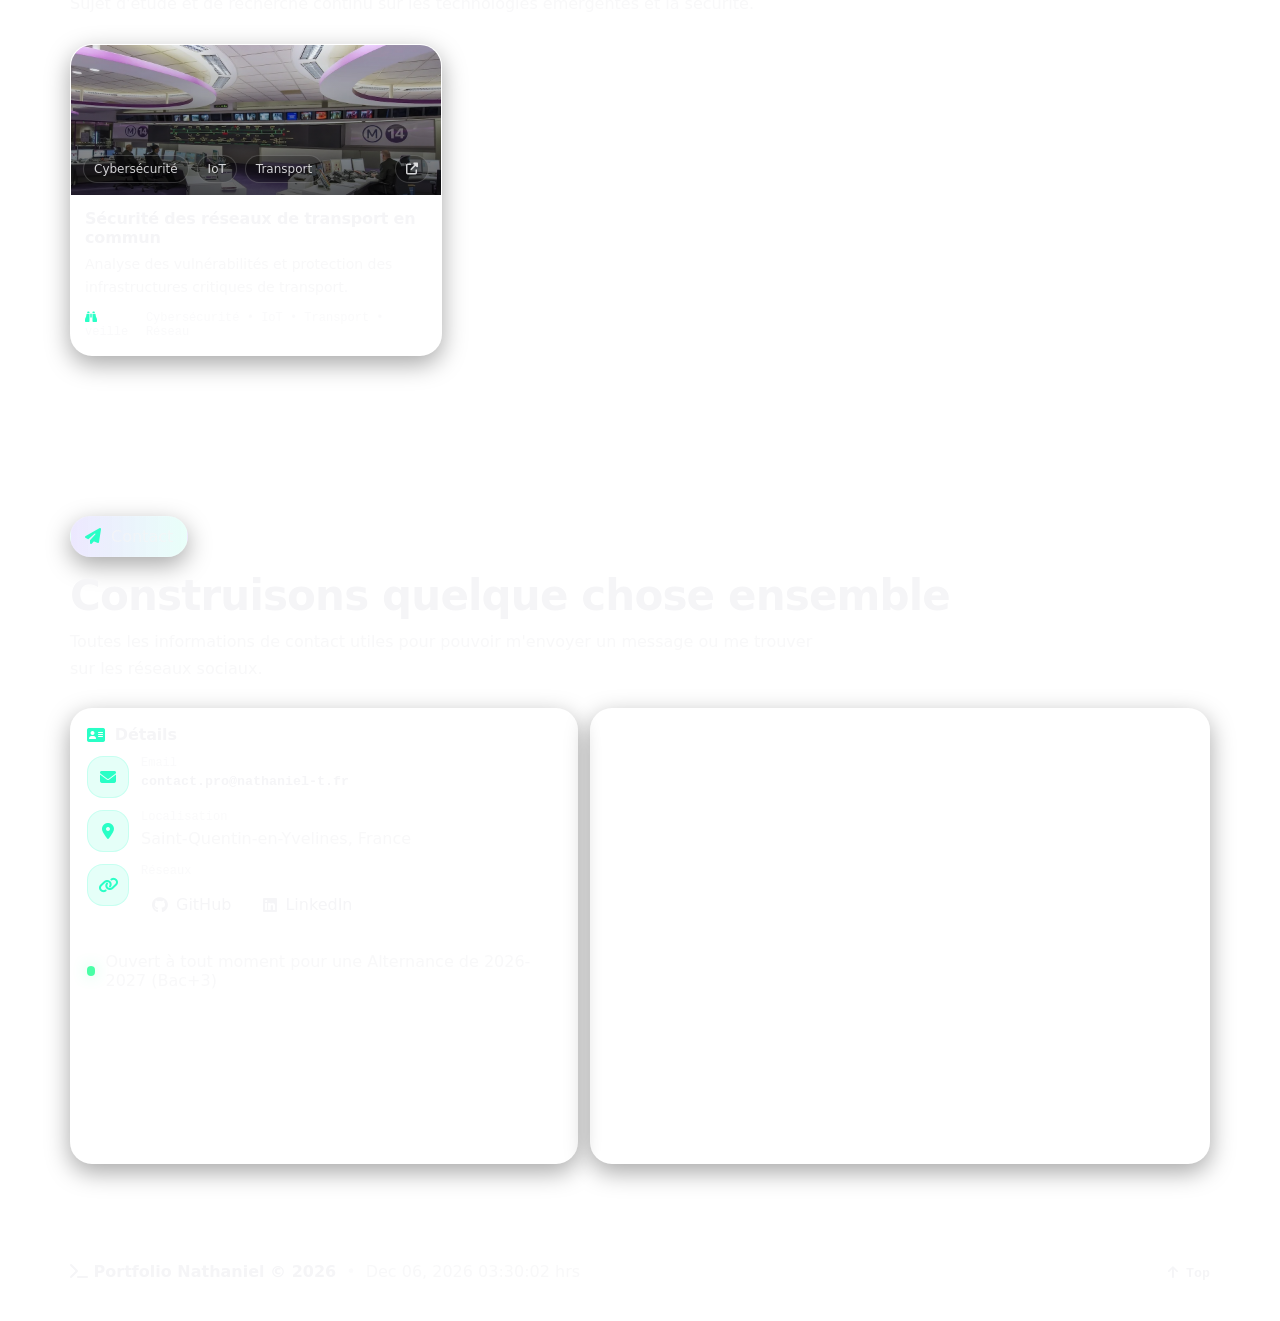
==== commit 5b56f533: "mise à jour bts" ====
--- a/index.html
+++ b/index.html
@@ -458,22 +458,28 @@
                     </div>
                 </div>
 
-                <div class="card lift codeCard">
-                    <div class="codeTop">
-                        <span class="dotWin red"></span
-                        ><span class="dotWin yellow"></span
-                        ><span class="dotWin green"></span>
-                        <span class="codeTitle" data-i18n="codeTitle"
-                            >En savoir plus sur le Brevet de Technicien Supérieur Services Informatiques aux Organisations</span
-                        >
-                    </div>
-                    <pre class="codeBlock"><code id="codeSnippet"></code></pre>
-                    <button
-                        class="btn tiny secondary magnetic"
-                        id="copySnippet"
-                        type="button"
-                    >
-                    </button>
+                <div class="codeCard" style="padding-top: 24px; padding-bottom: 24px;">
+                    <div class="cardTitle" style="justify-content: center; text-align: center;">
+                        <i class="fa-solid fa-book-open"></i>
+                        <span style="font-size: 1.1rem;">En savoir plus sur le Brevet de Technicien Supérieur: Services
+                            Informatiques aux Organisations</span>
+                    </div>
+                </div>
+
+                <div class="card lift">
+                    <div class="cardTitle">
+                        <i class="fa-solid fa-network-wired"></i
+                        ><span>Option SISR</span>
+                    </div>
+                    <p class="cardText" id="codeSnippetSISR" style="white-space: pre-wrap;"></p>
+                </div>
+
+                <div class="card lift">
+                    <div class="cardTitle">
+                        <i class="fa-solid fa-code"></i
+                        ><span>Option SLAM</span>
+                    </div>
+                    <p class="cardText" id="codeSnippetSLAM" style="white-space: pre-wrap;"></p>
                 </div>
             </div>
         </section>
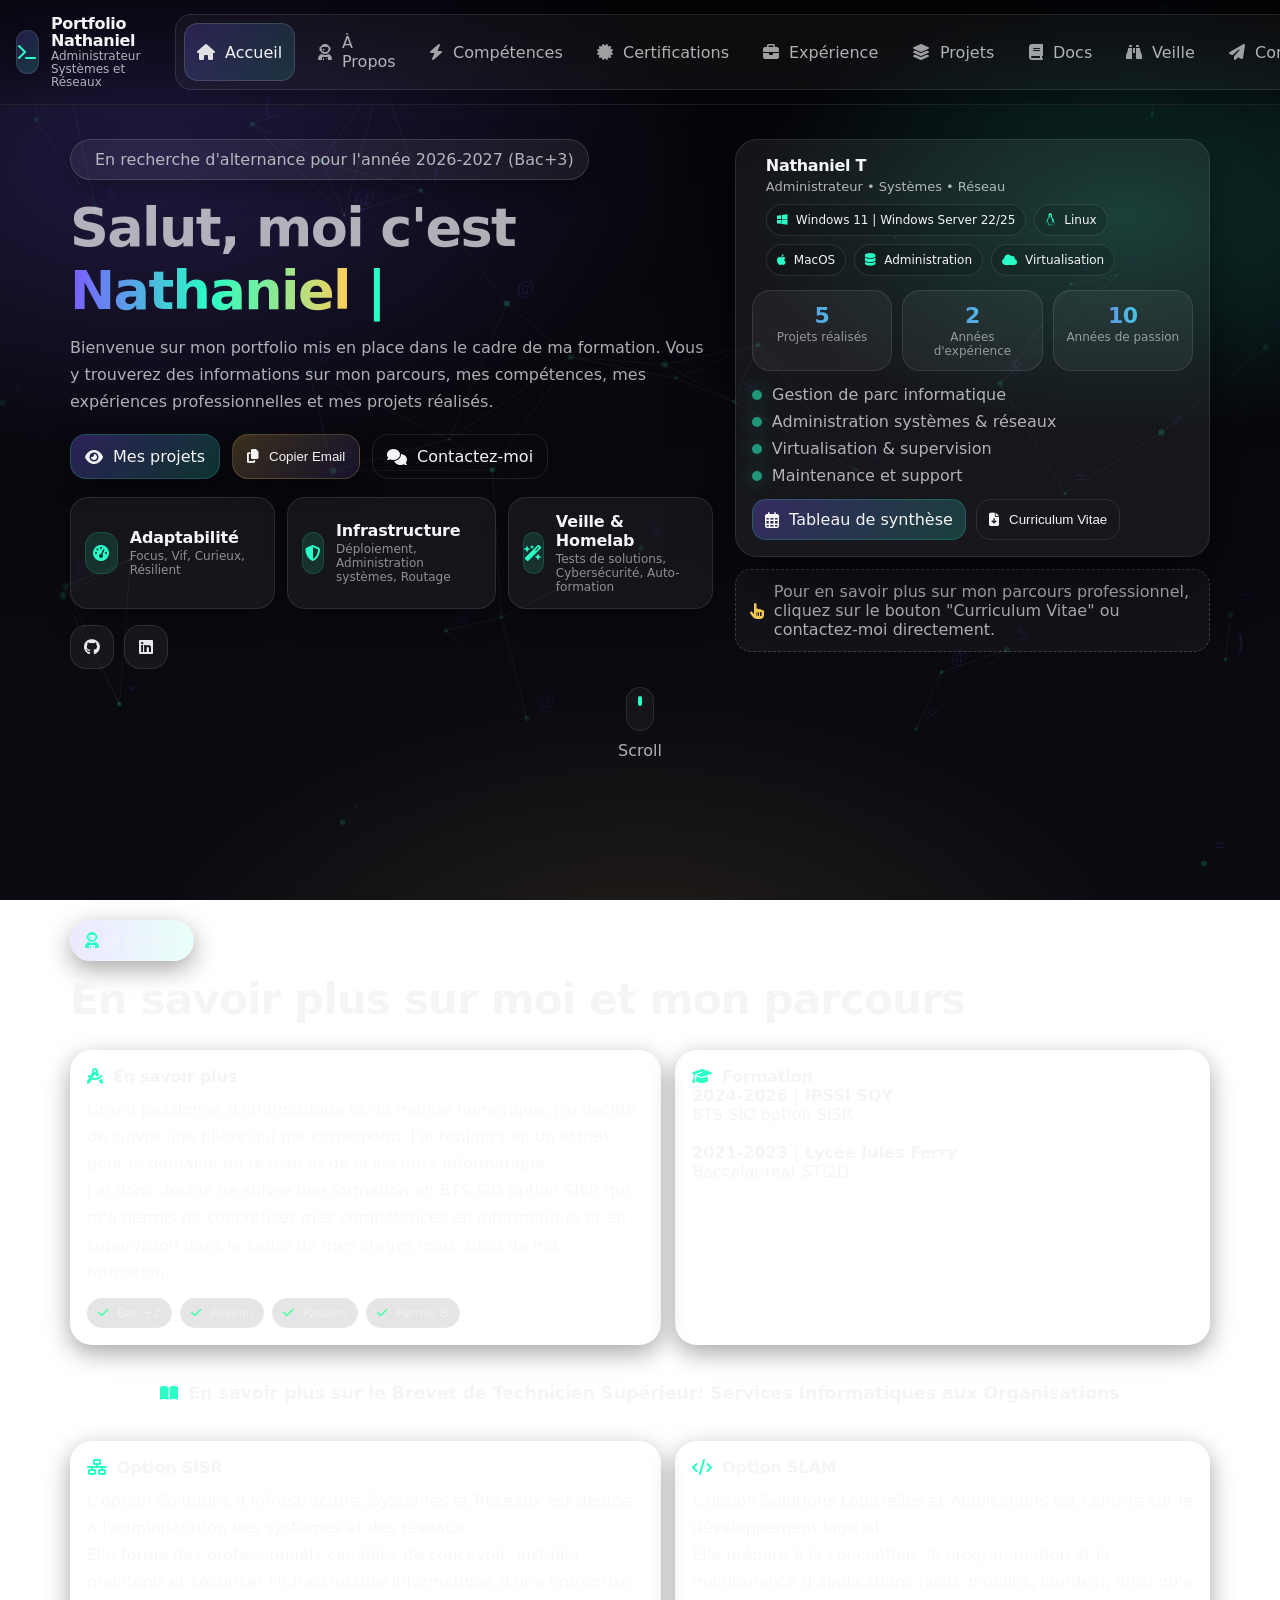
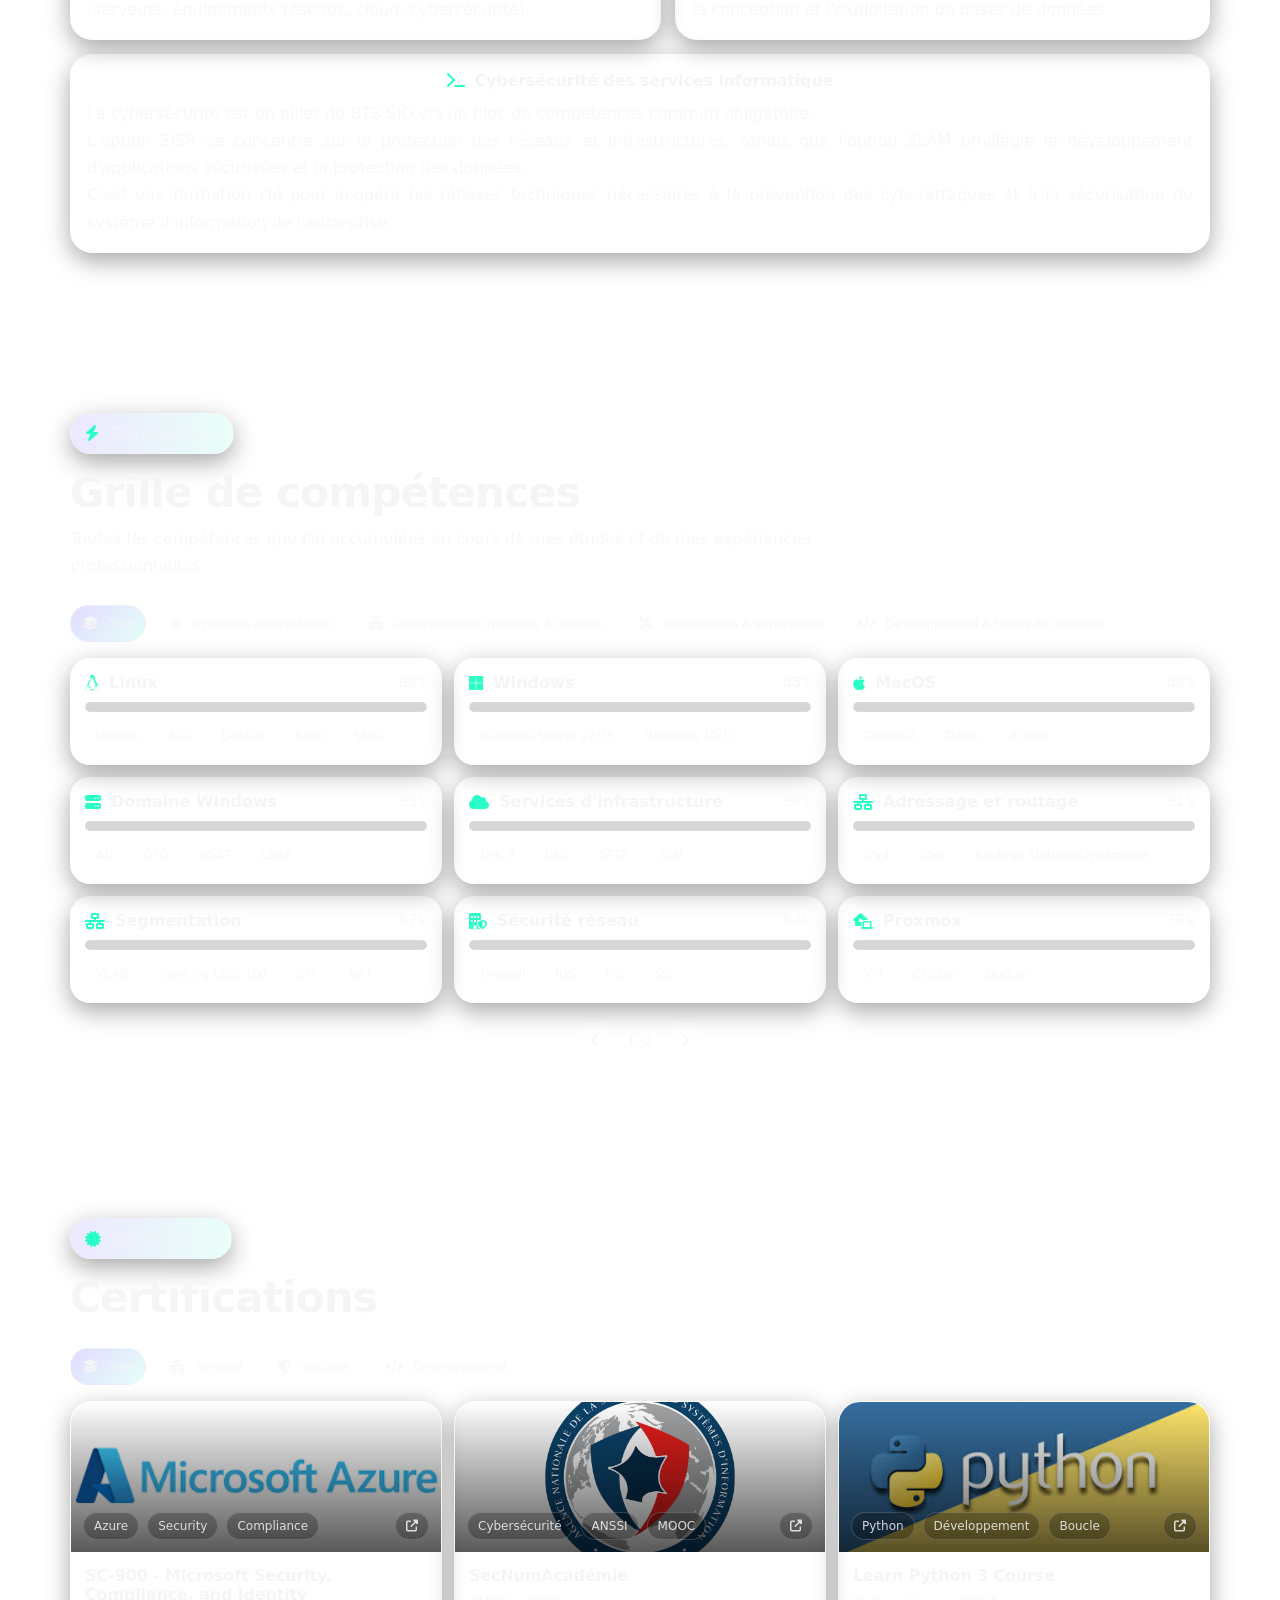
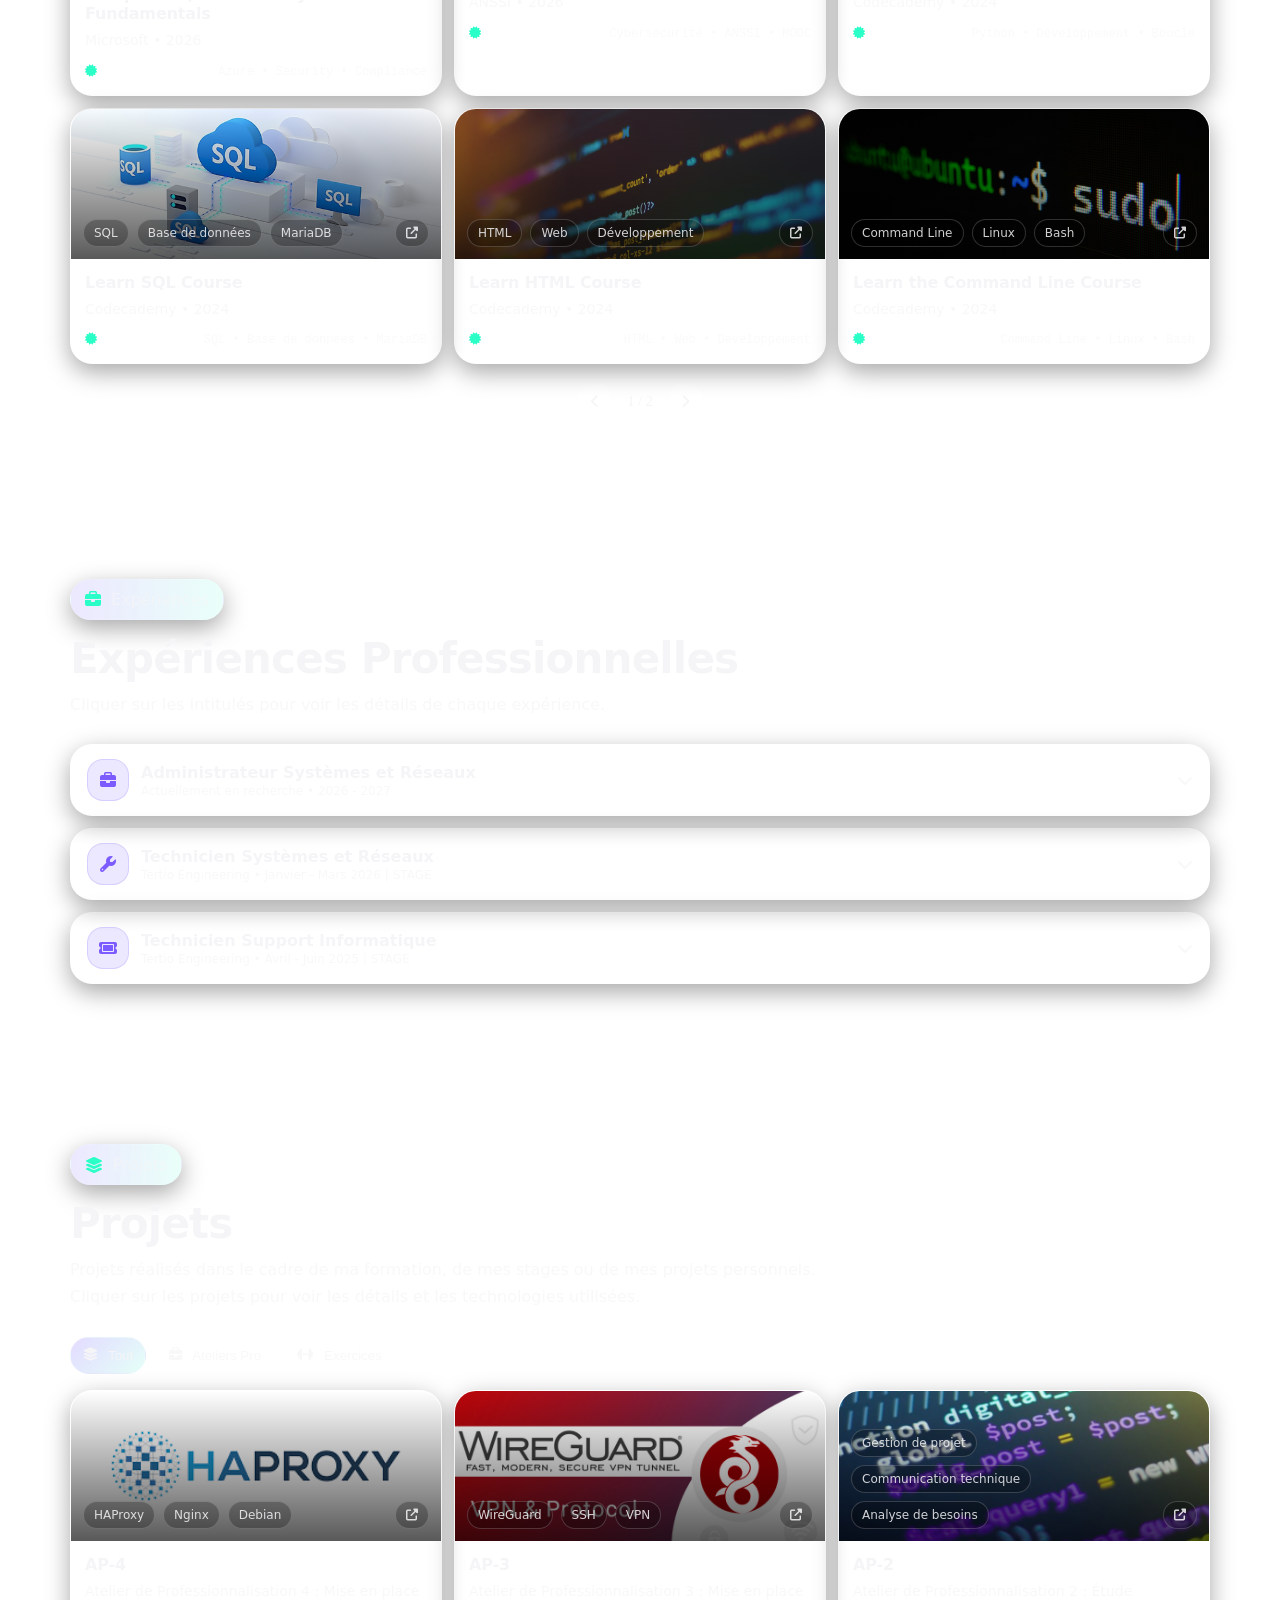
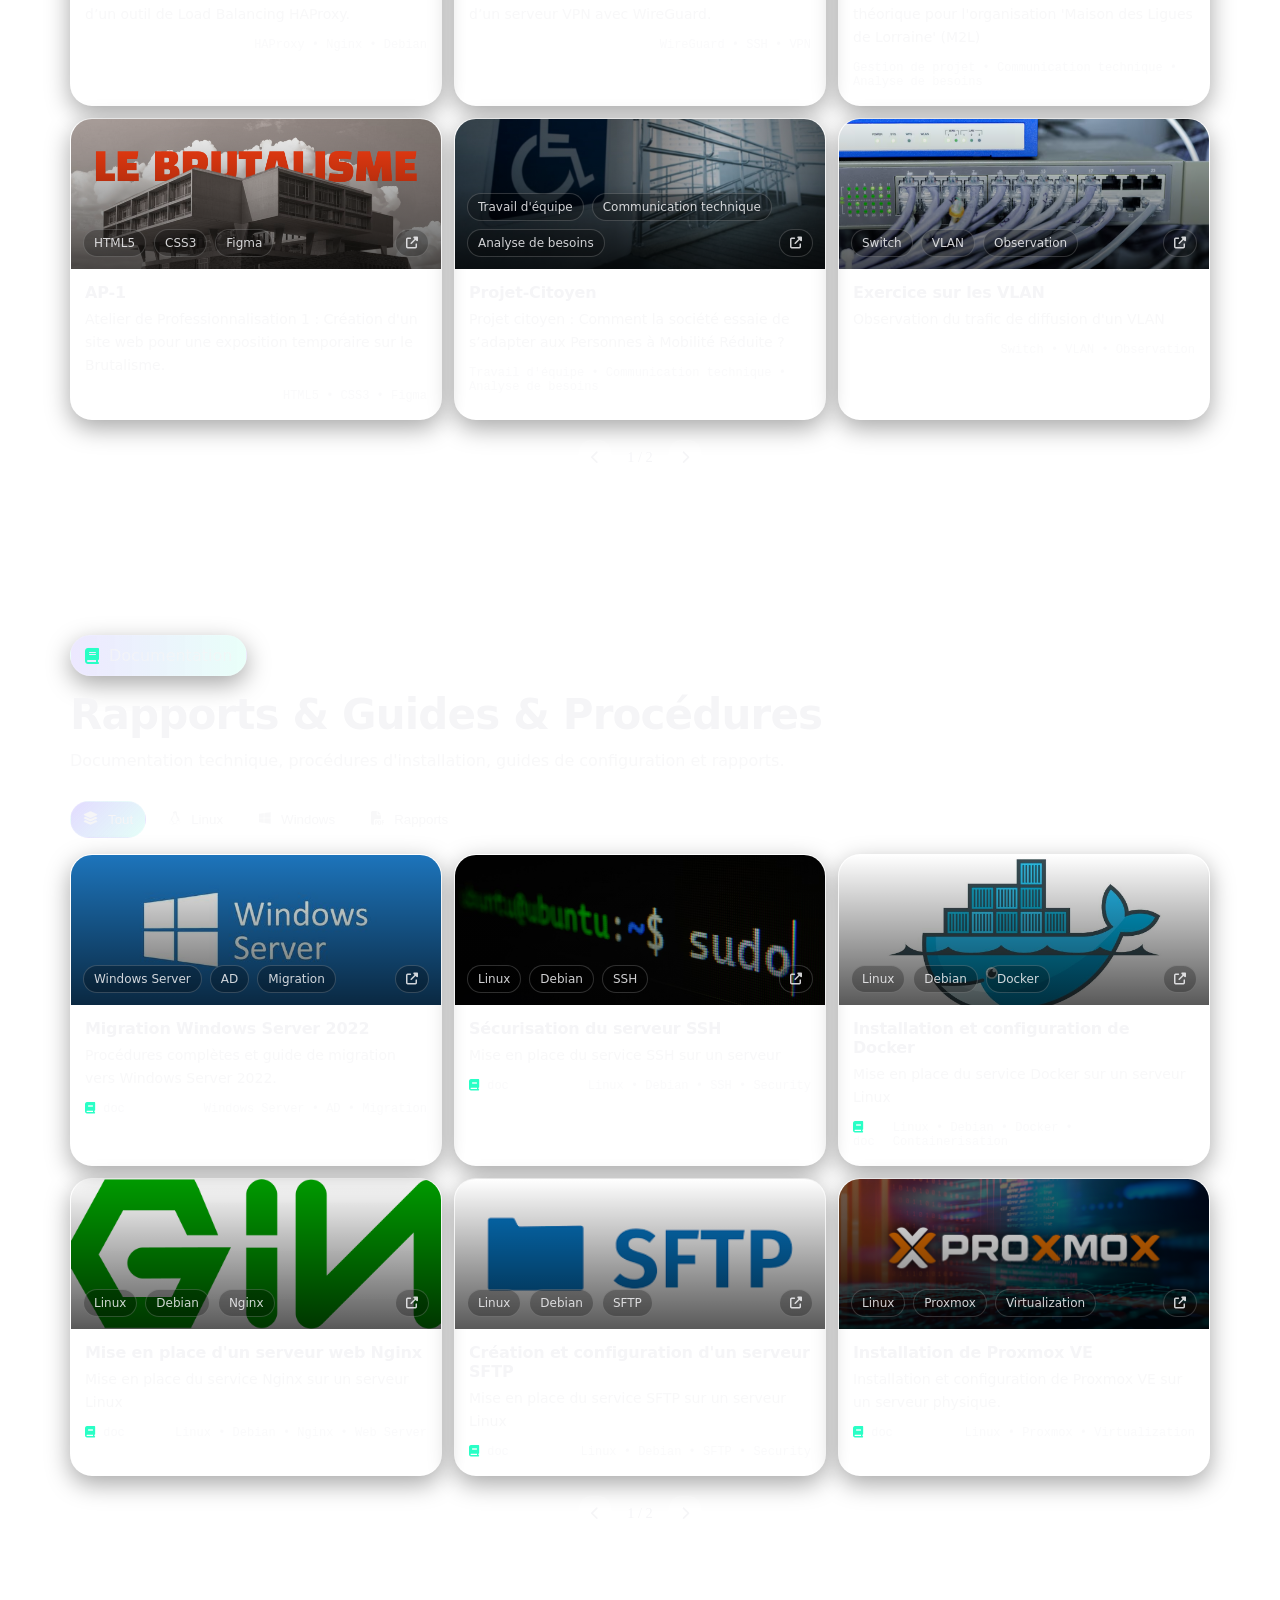
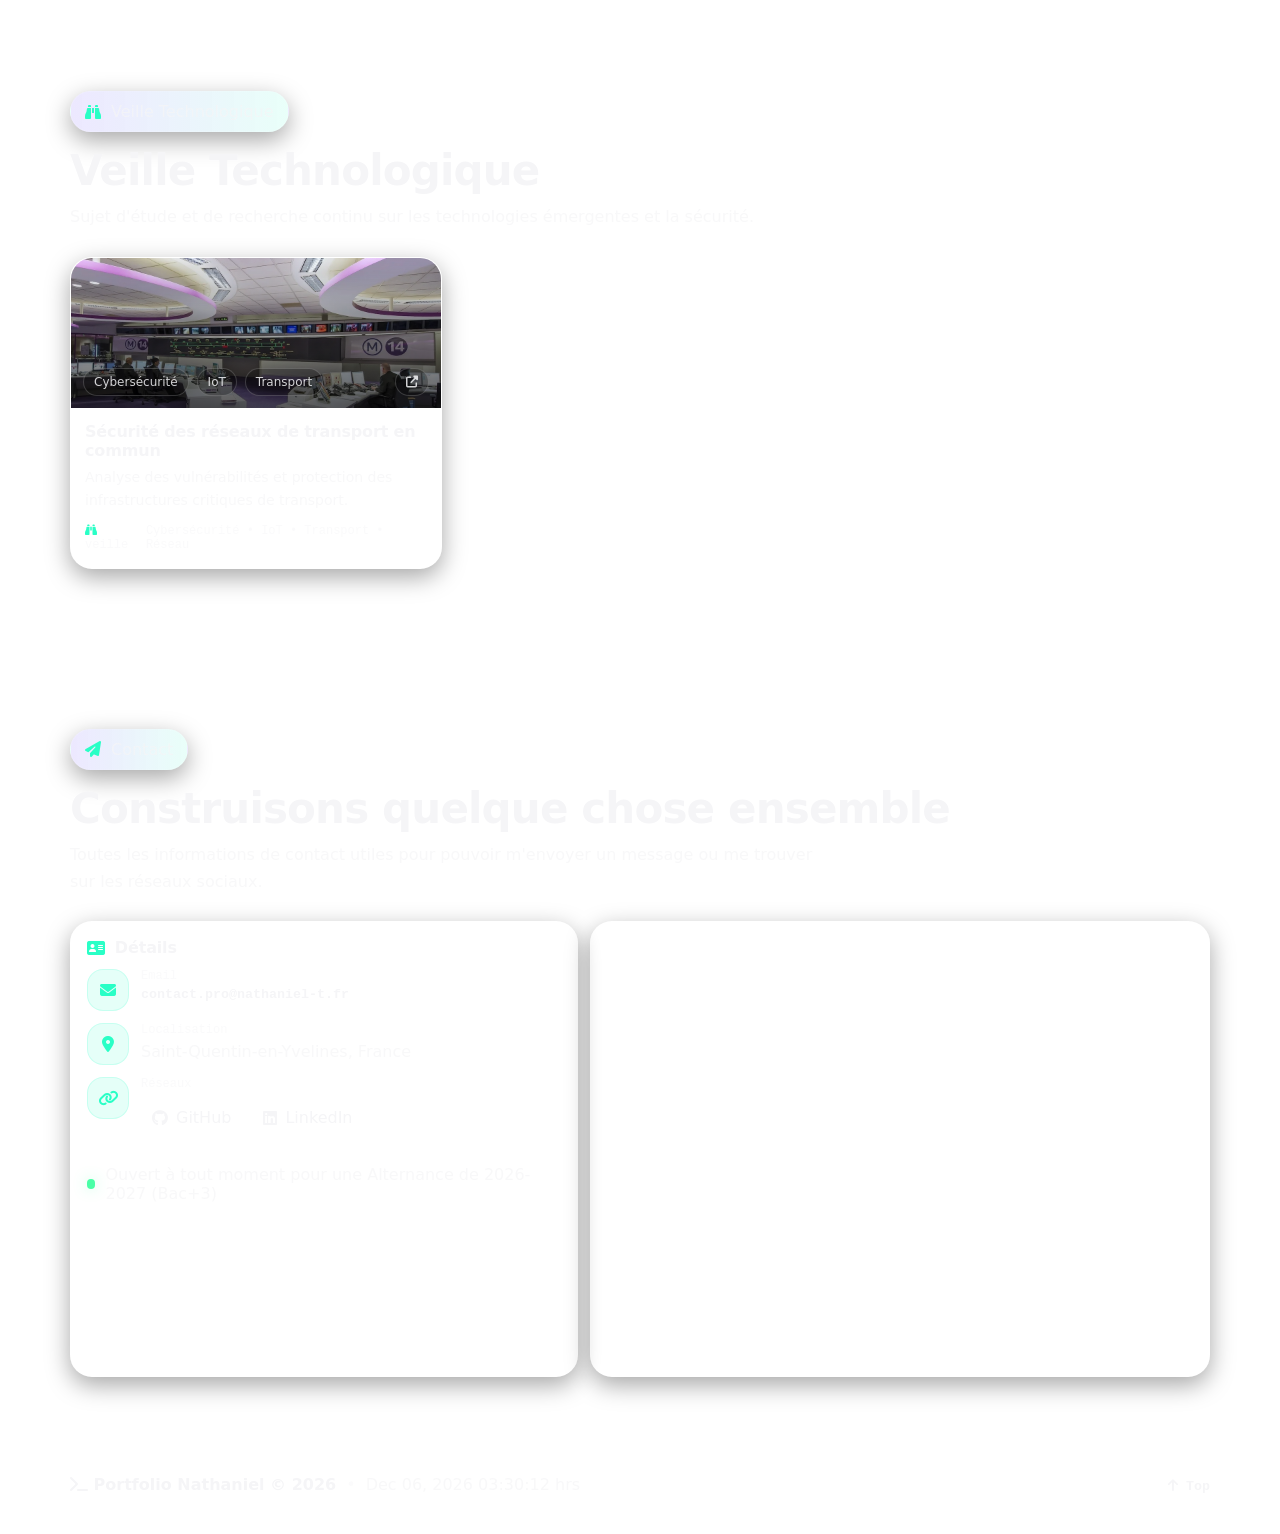
==== commit 1008434e: "bloc-bts" ====
--- a/index.html
+++ b/index.html
@@ -481,6 +481,14 @@
                     </div>
                     <p class="cardText" id="codeSnippetSLAM" style="white-space: pre-wrap;"></p>
                 </div>
+
+                <div class="card lift" style="grid-column: 1 / -1;">
+                    <div class="cardTitle" style="justify-content: center;">
+                        <i class="fa-solid fa-terminal"></i
+                        ><span>Cybersécurité des services informatique</span>
+                    </div>
+                    <p class="cardText" id="codeSnippetNew" style="white-space: pre-wrap; text-align: justify;"></p>
+                </div>
             </div>
         </section>
 
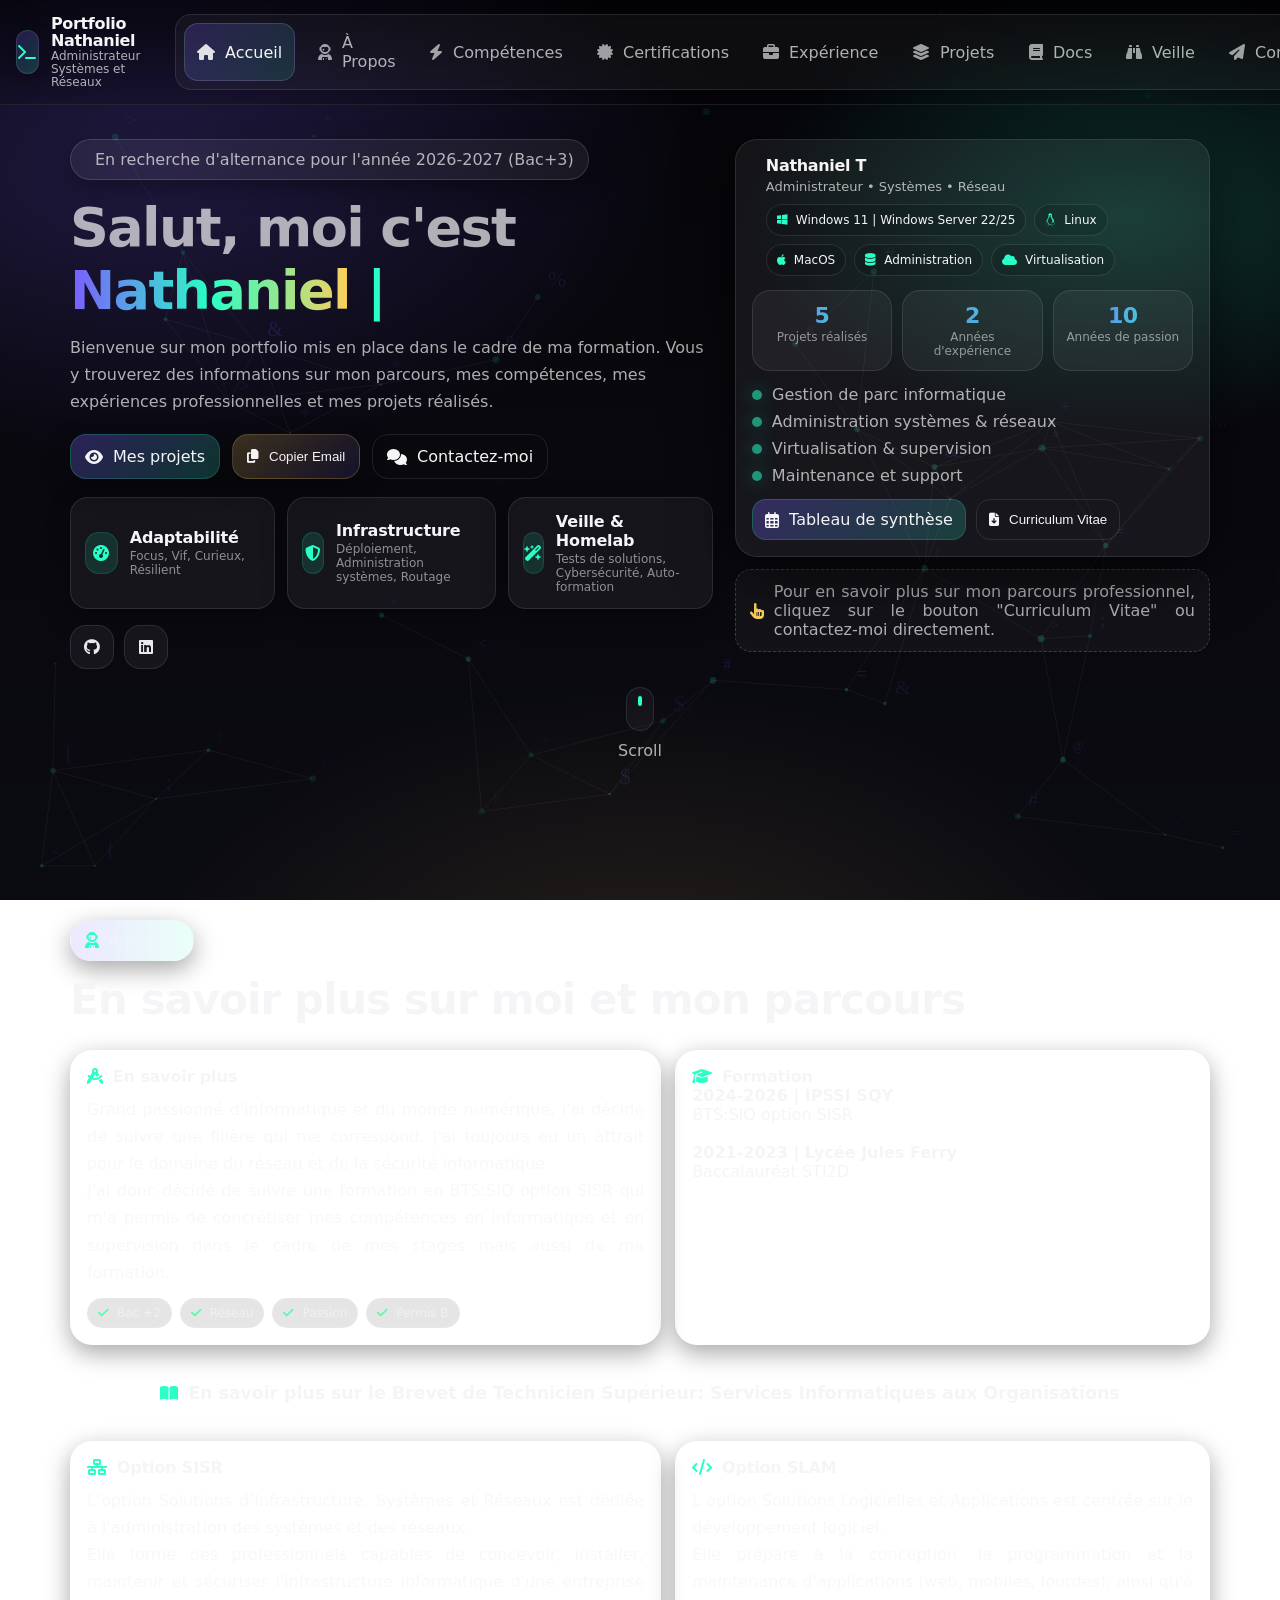
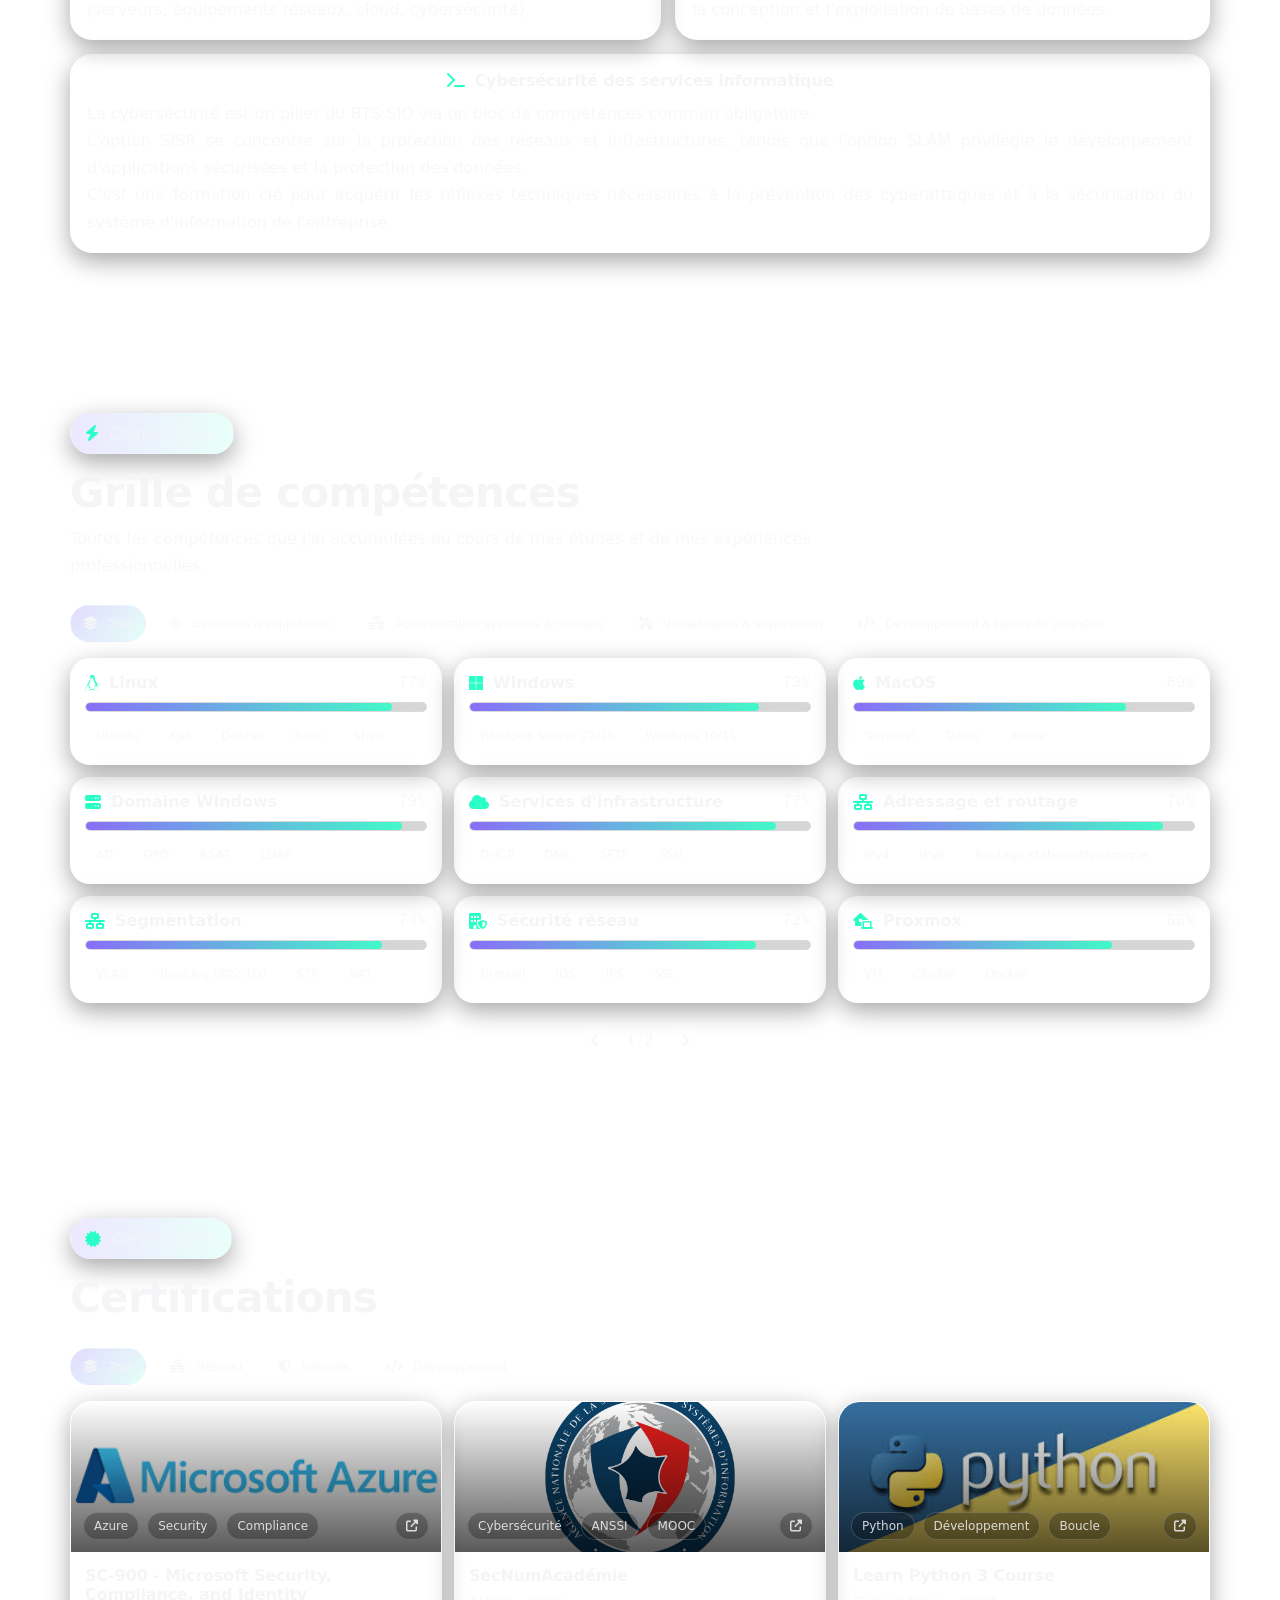
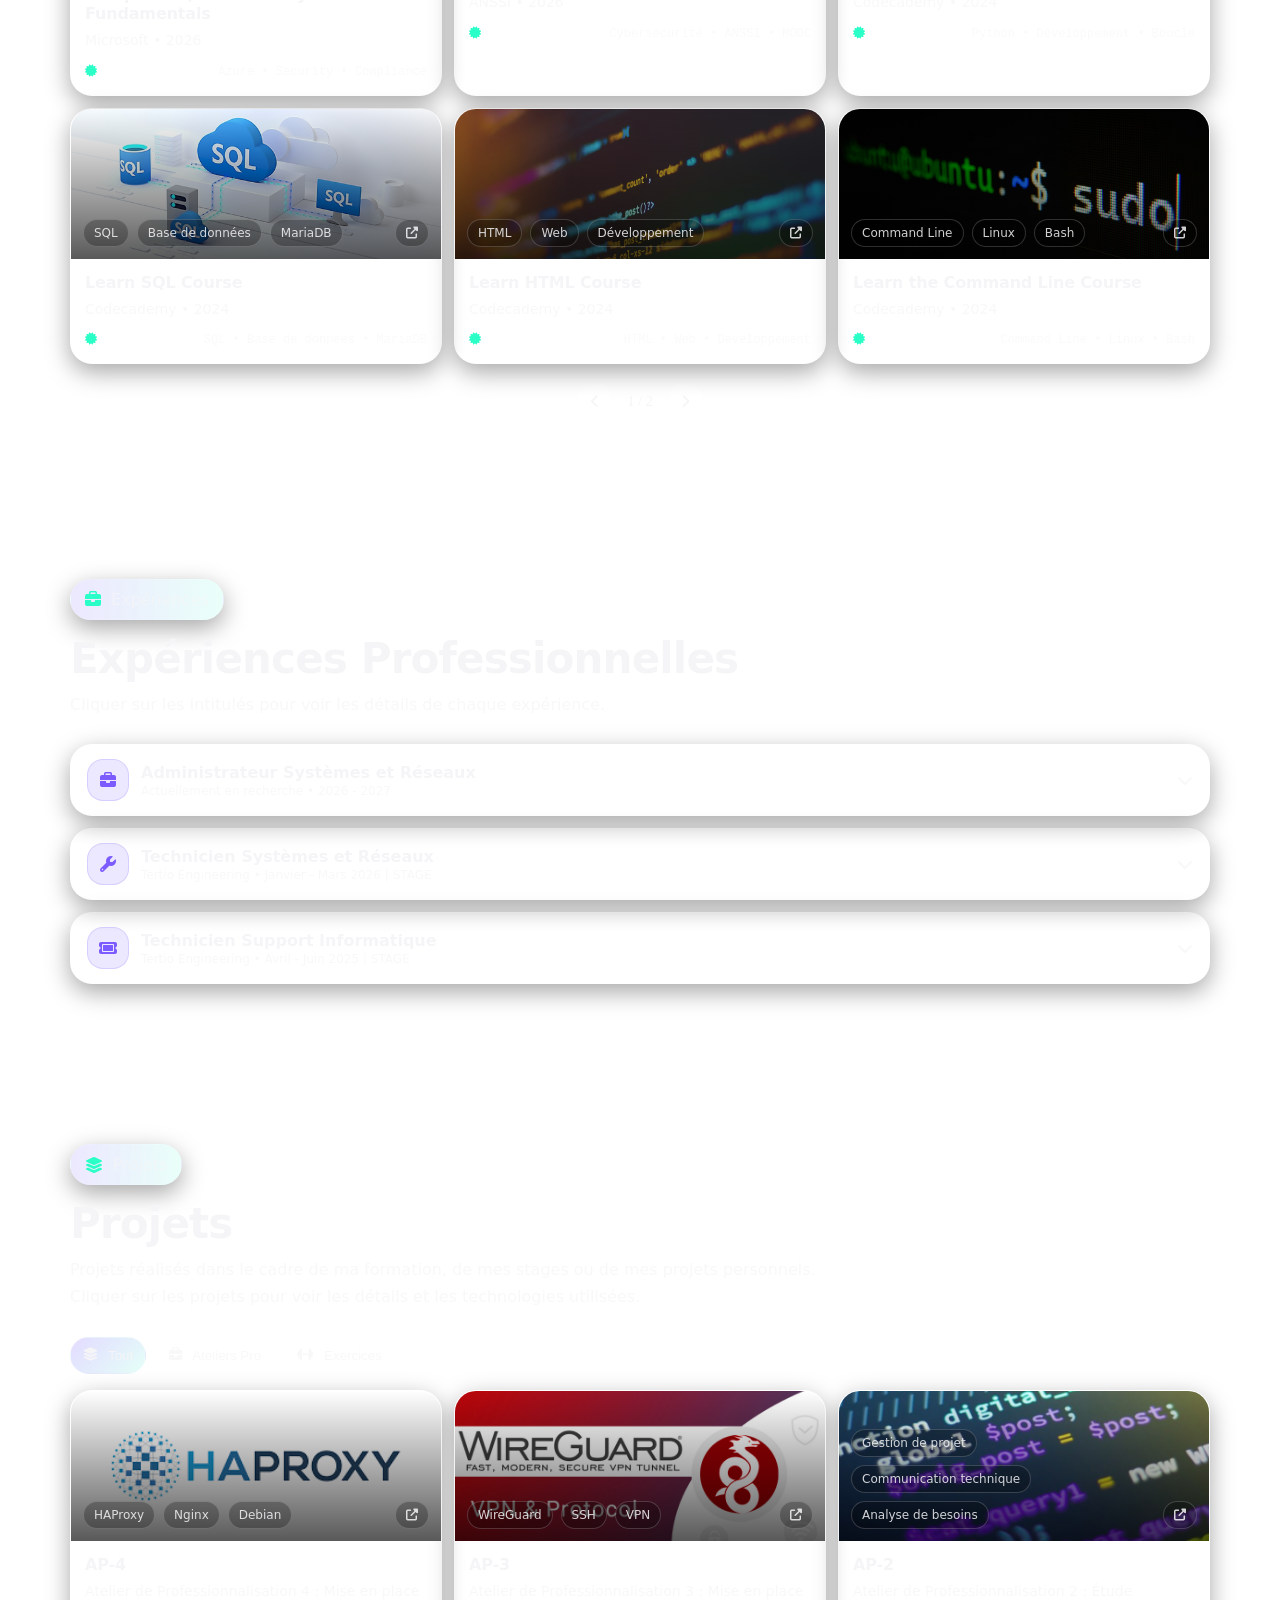
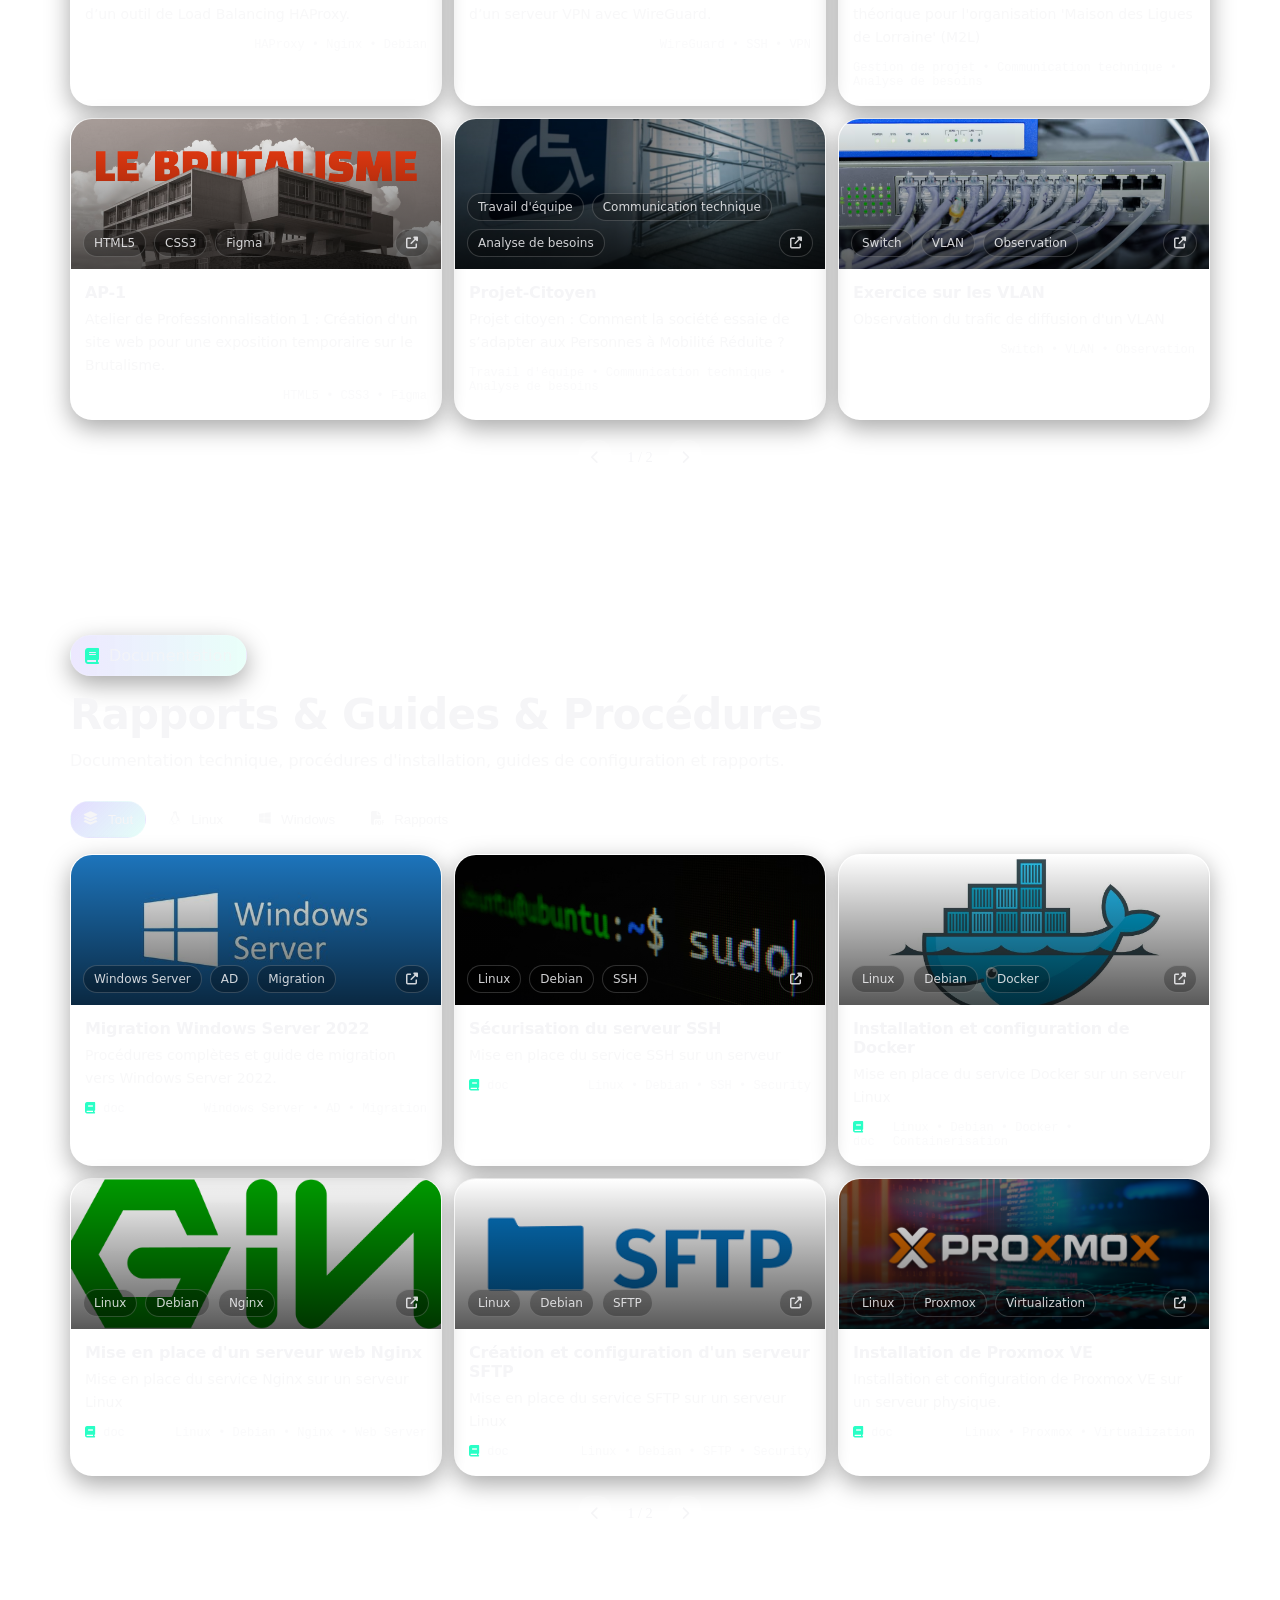
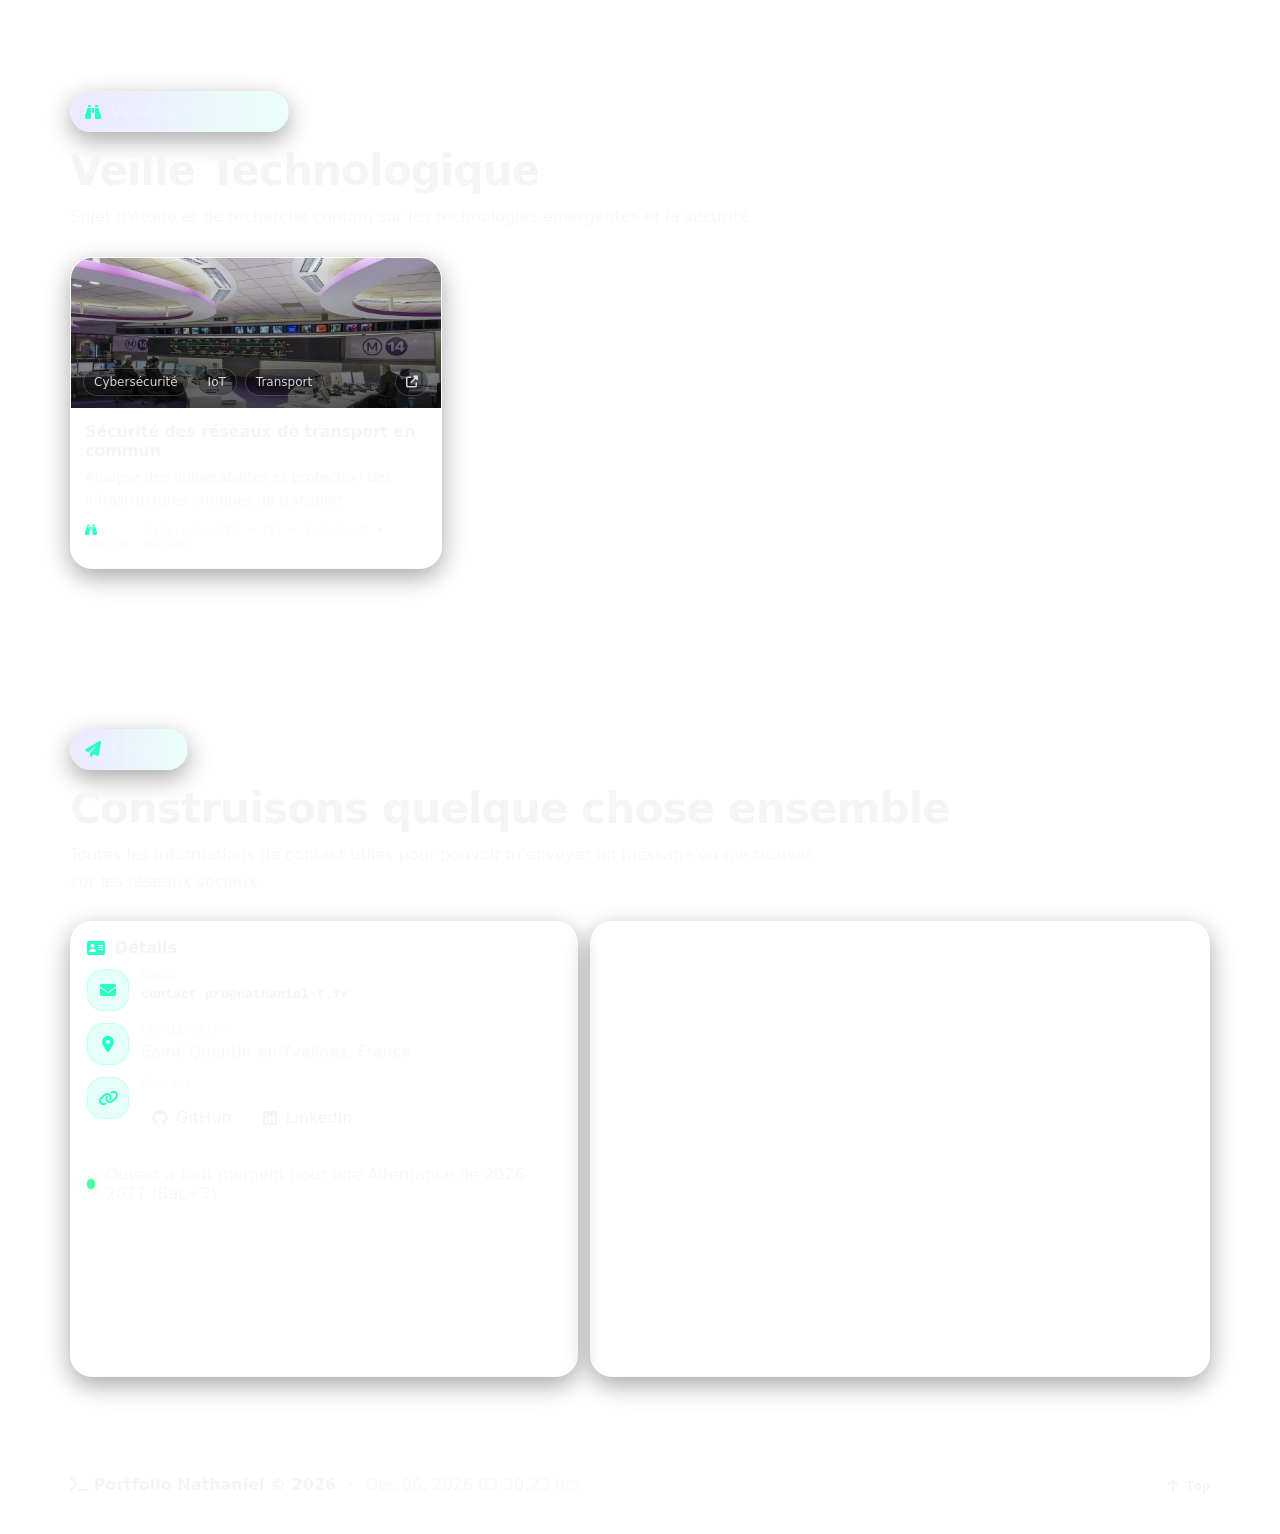
==== commit 54d0257a: "justi" ====
--- a/index.html
+++ b/index.html
@@ -360,7 +360,7 @@
 
                     <div class="hintCard">
                         <i class="fa-solid fa-hand-pointer"></i>
-                        <span data-i18n="hintText"
+                        <span data-i18n="hintText" style="text-align: justify; display: inline-block;"
                             >Pour en savoir plus sur mon parcours professionnel, cliquez sur le bouton "Curriculum Vitae" ou 
                             contactez-moi directement.</span
                         >
@@ -392,7 +392,7 @@
                         <i class="fa-solid fa-compass-drafting"></i
                         ><span data-i18n="aboutCard1T">En savoir plus</span>
                     </div>
-                    <p class="cardText" data-i18n="aboutCard1D">
+                    <p class="cardText" data-i18n="aboutCard1D" style="text-align: justify;">
                         Grand passionné d'informatique et du monde numérique, j'ai décidé de suivre une filière qui me correspond. 
                         J'ai toujours eu un attrait pour le domaine du réseau et de la sécurité informatique. 
                         <br>
@@ -459,9 +459,9 @@
                 </div>
 
                 <div class="codeCard" style="padding-top: 24px; padding-bottom: 24px;">
-                    <div class="cardTitle" style="justify-content: center; text-align: center;">
+                    <div class="cardTitle" style="justify-content: center; text-align: justify;">
                         <i class="fa-solid fa-book-open"></i>
-                        <span style="font-size: 1.1rem;">En savoir plus sur le Brevet de Technicien Supérieur: Services
+                        <span style="font-size: 1.1rem; display: inline-block;">En savoir plus sur le Brevet de Technicien Supérieur: Services
                             Informatiques aux Organisations</span>
                     </div>
                 </div>
@@ -471,7 +471,7 @@
                         <i class="fa-solid fa-network-wired"></i
                         ><span>Option SISR</span>
                     </div>
-                    <p class="cardText" id="codeSnippetSISR" style="white-space: pre-wrap;"></p>
+                    <p class="cardText" id="codeSnippetSISR" style="white-space: pre-wrap; text-align: justify;"></p>
                 </div>
 
                 <div class="card lift">
@@ -479,7 +479,7 @@
                         <i class="fa-solid fa-code"></i
                         ><span>Option SLAM</span>
                     </div>
-                    <p class="cardText" id="codeSnippetSLAM" style="white-space: pre-wrap;"></p>
+                    <p class="cardText" id="codeSnippetSLAM" style="white-space: pre-wrap; text-align: justify;"></p>
                 </div>
 
                 <div class="card lift" style="grid-column: 1 / -1;">
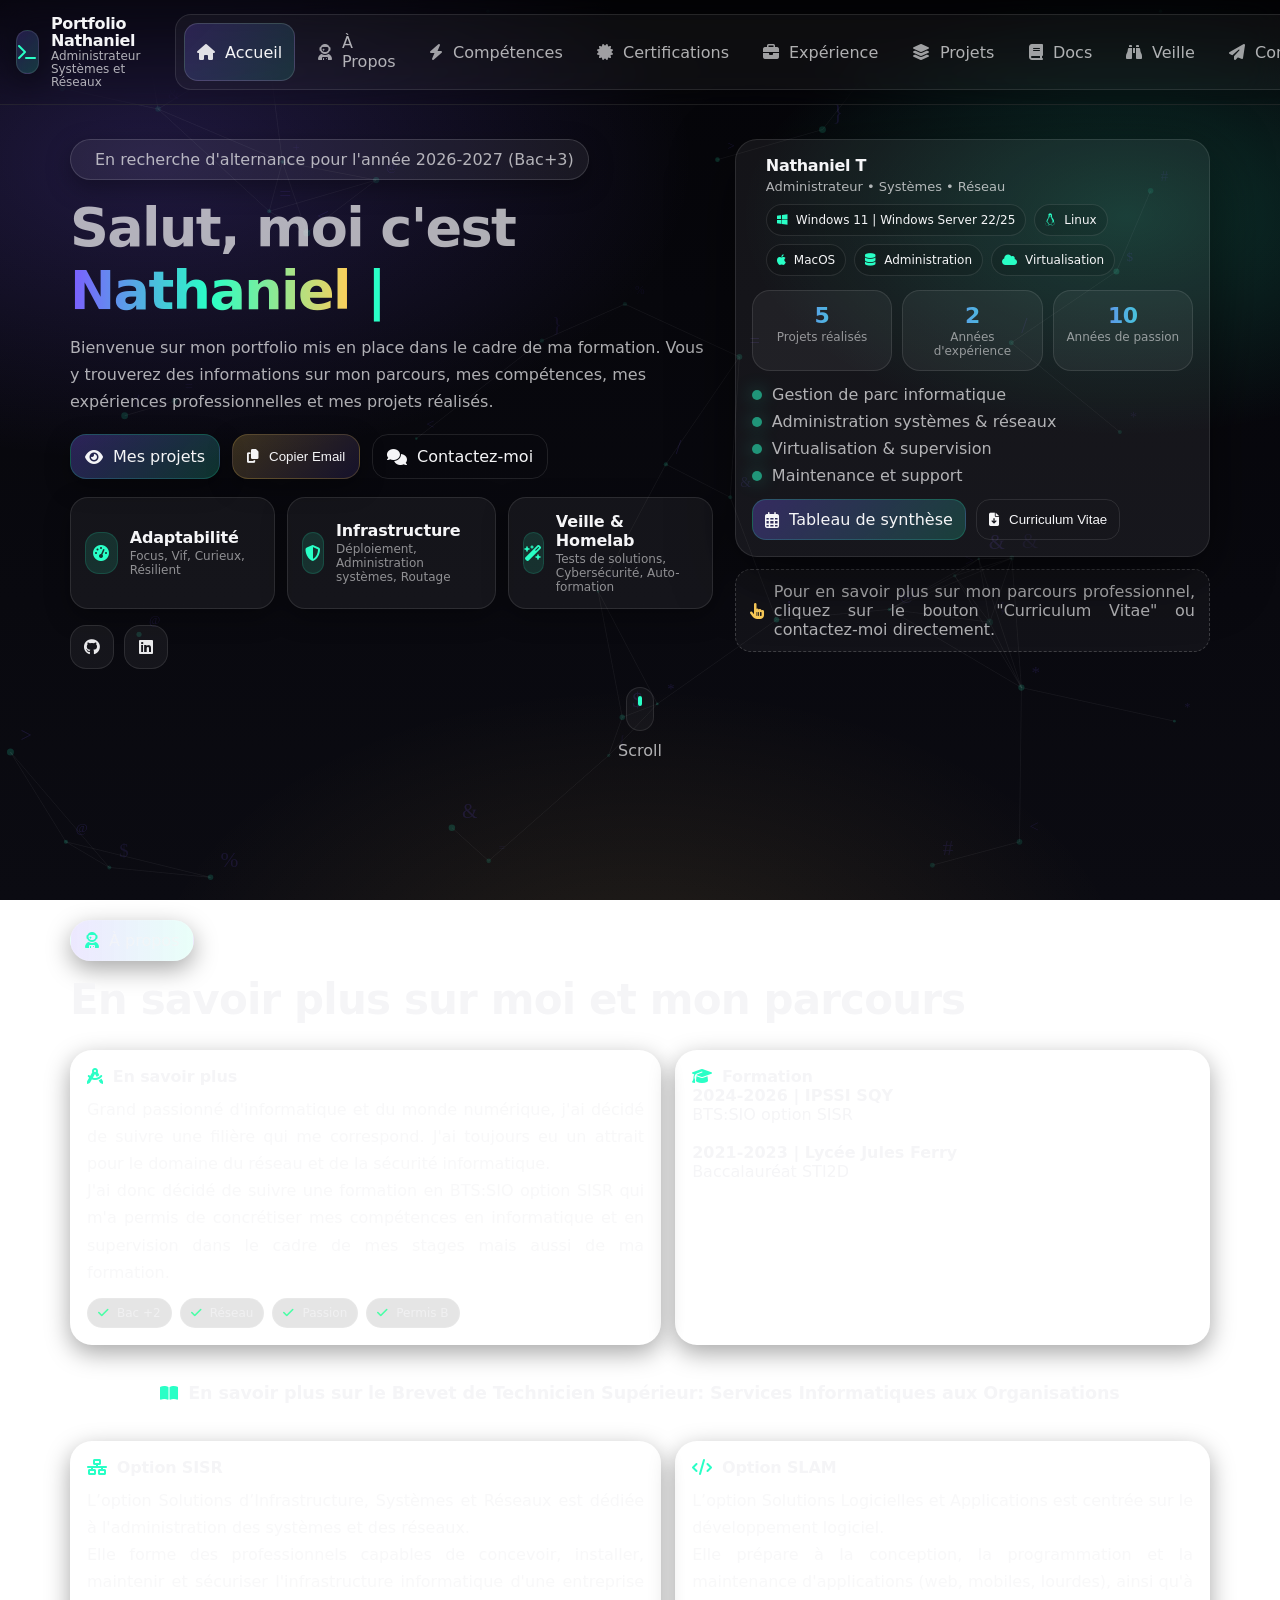
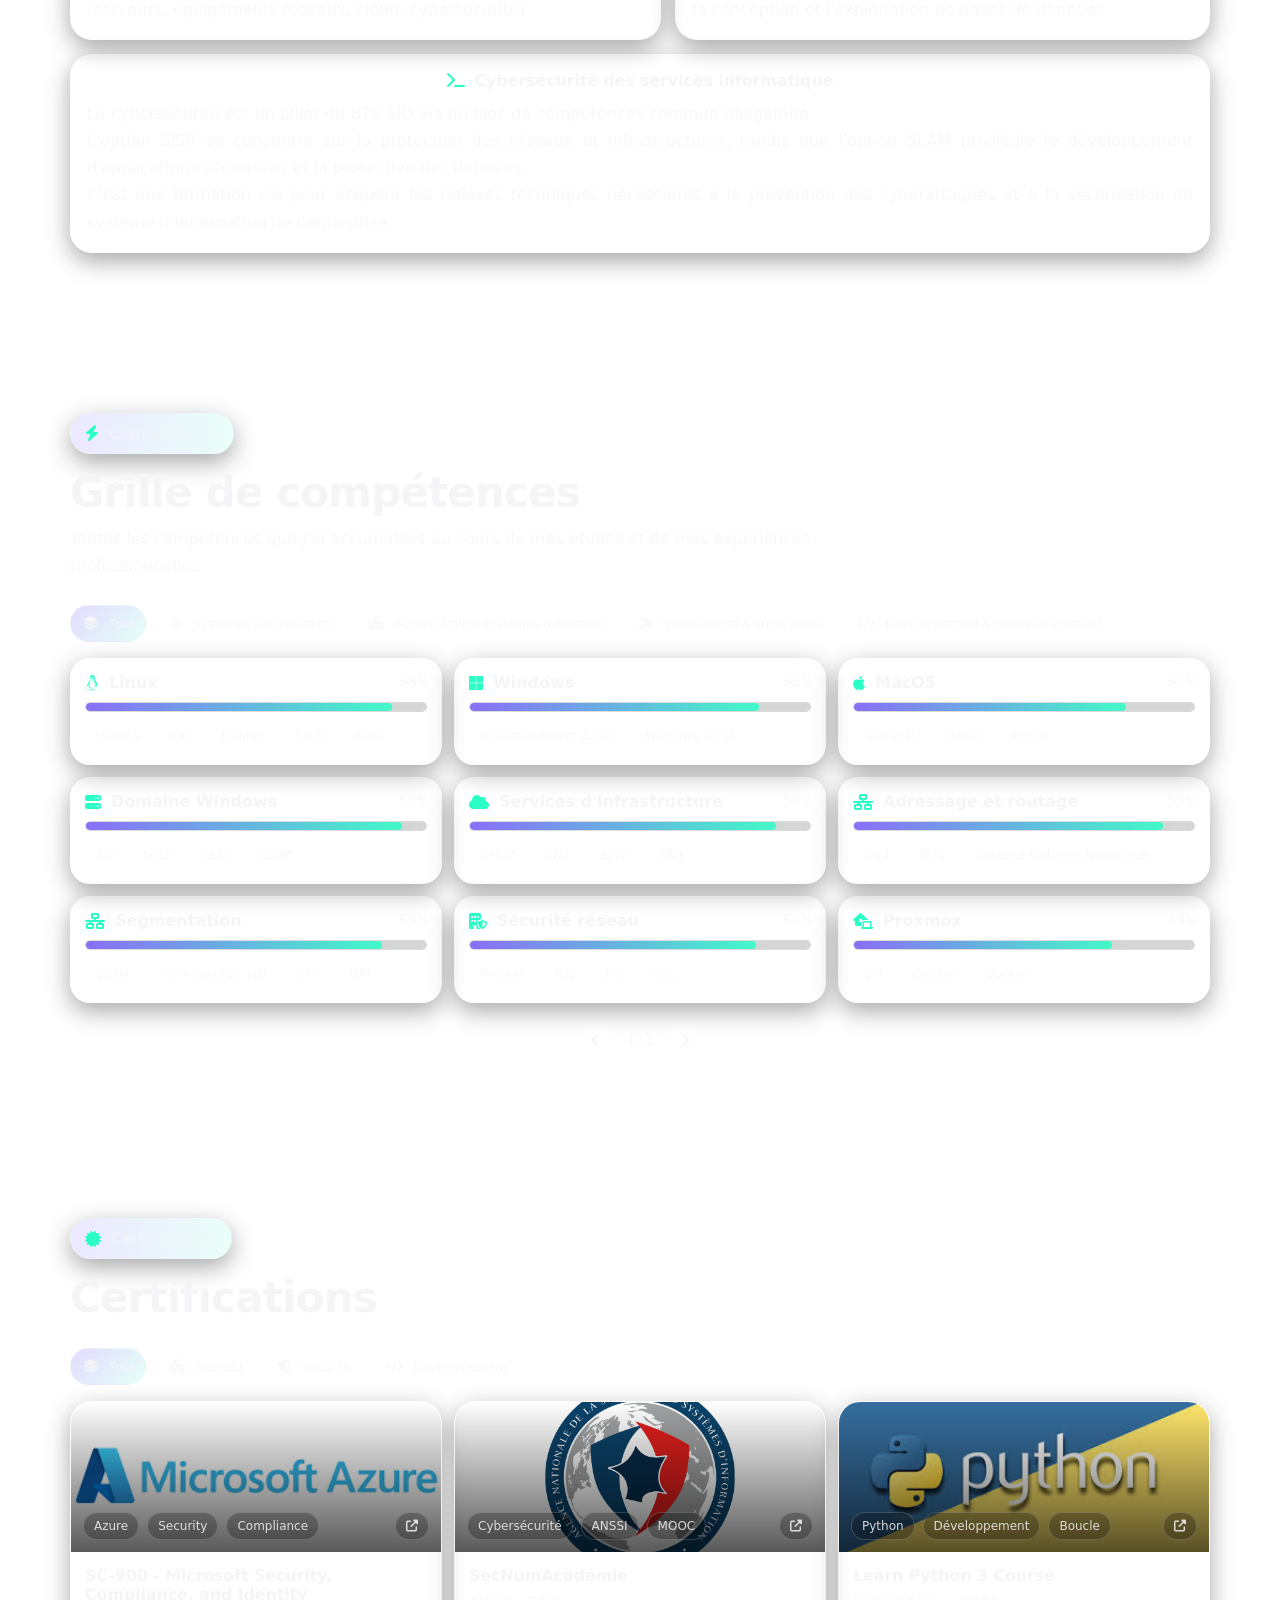
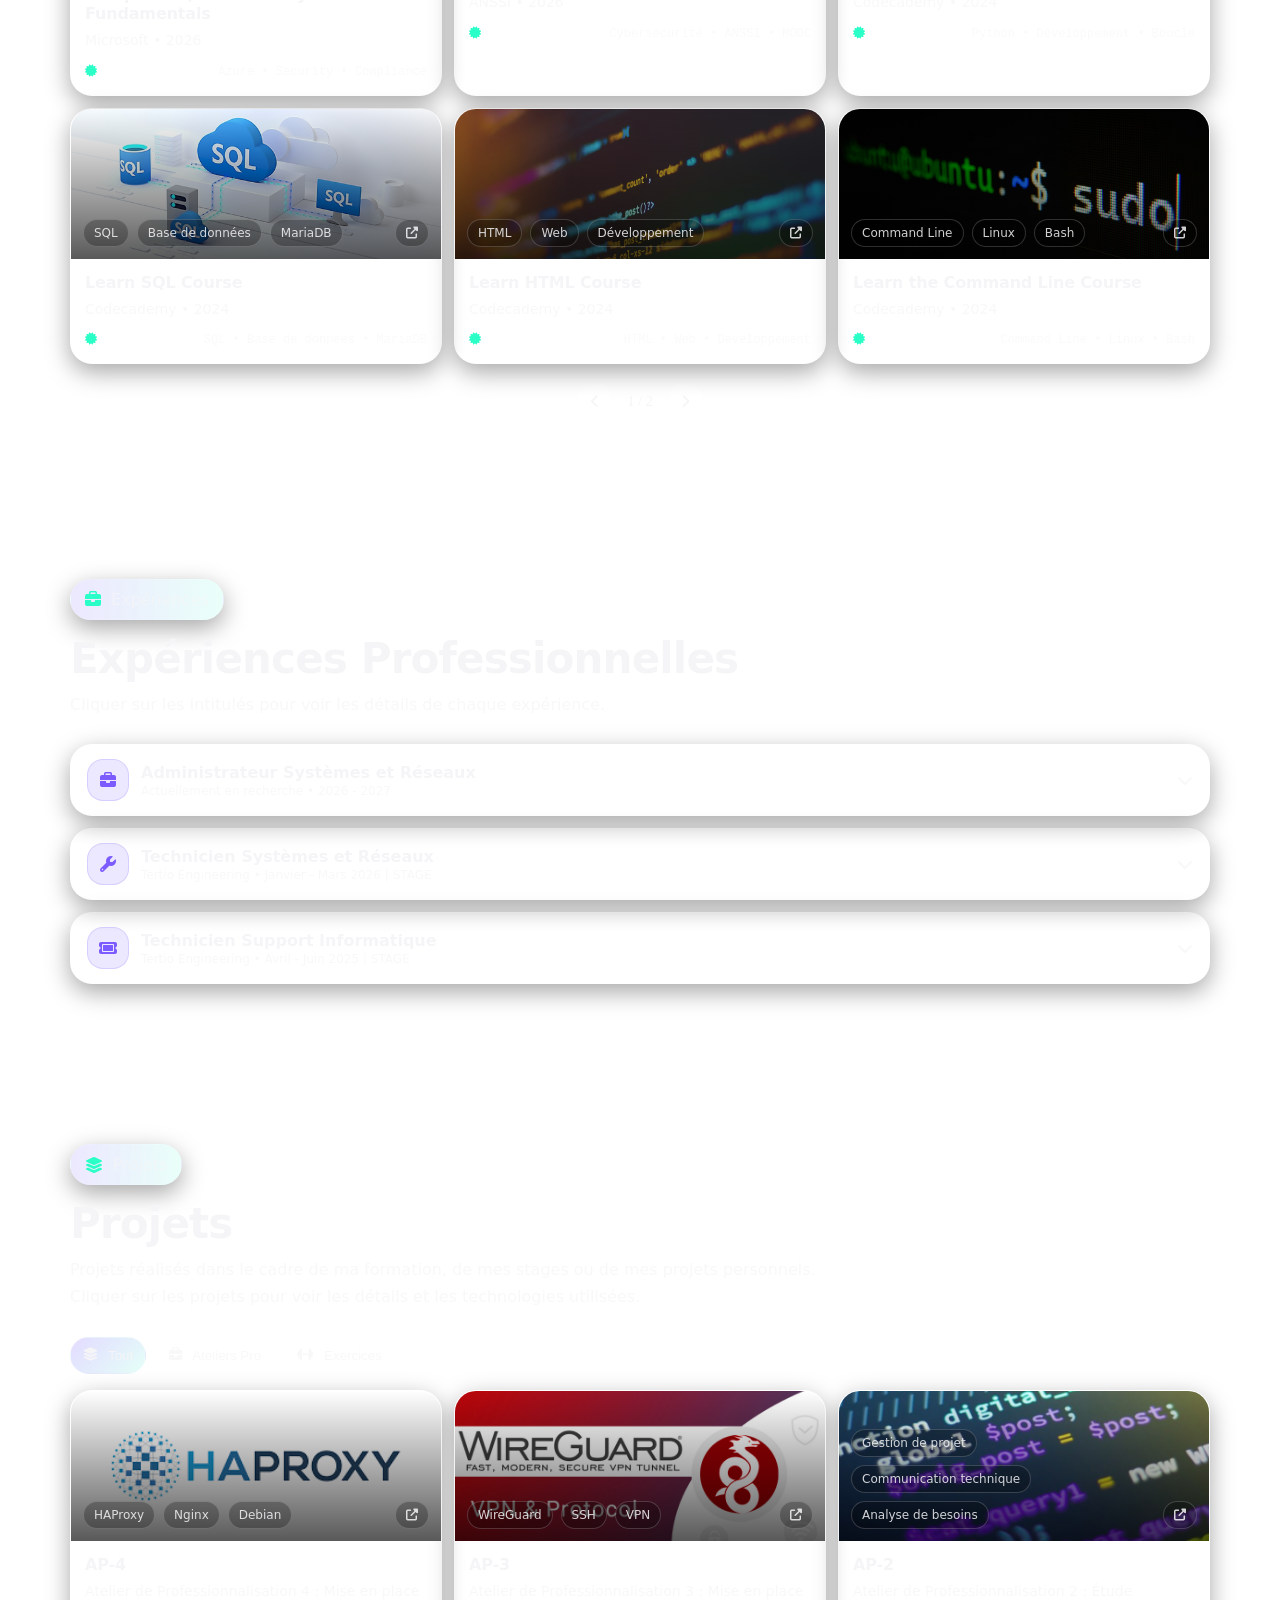
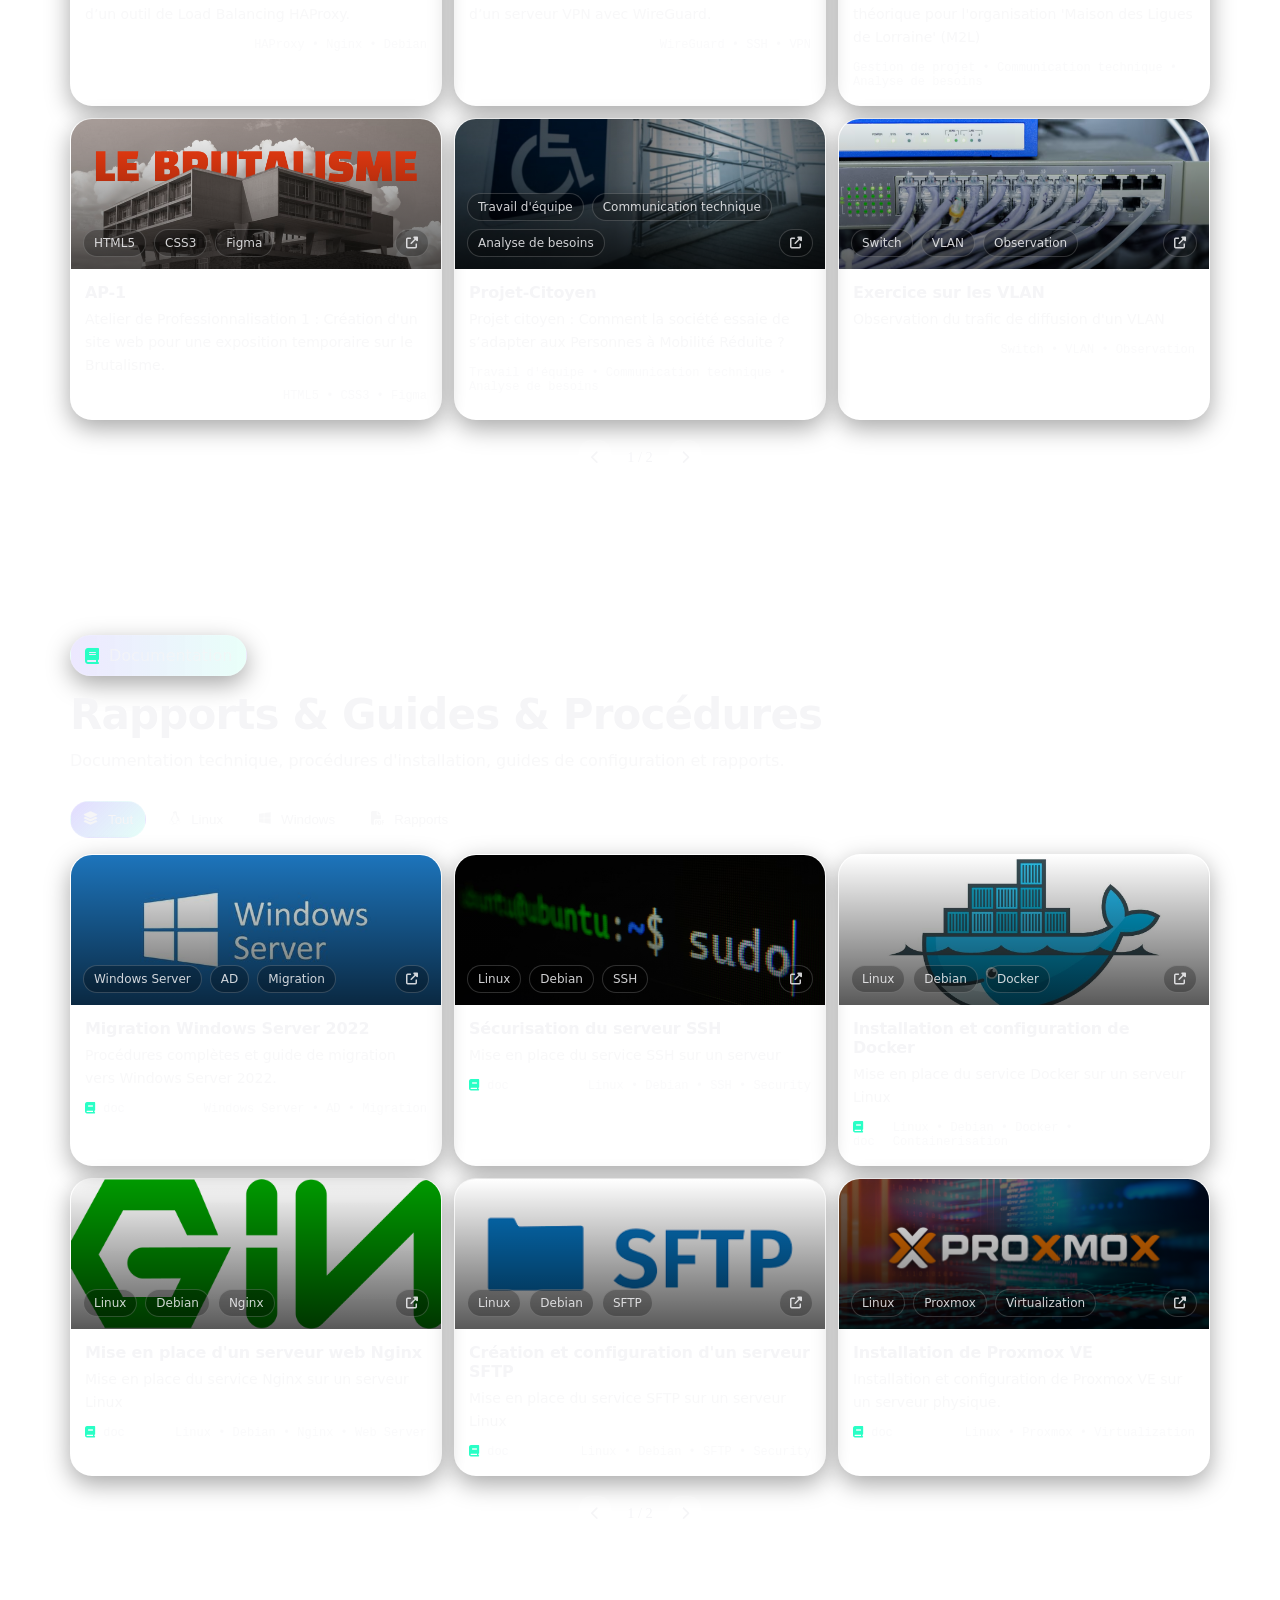
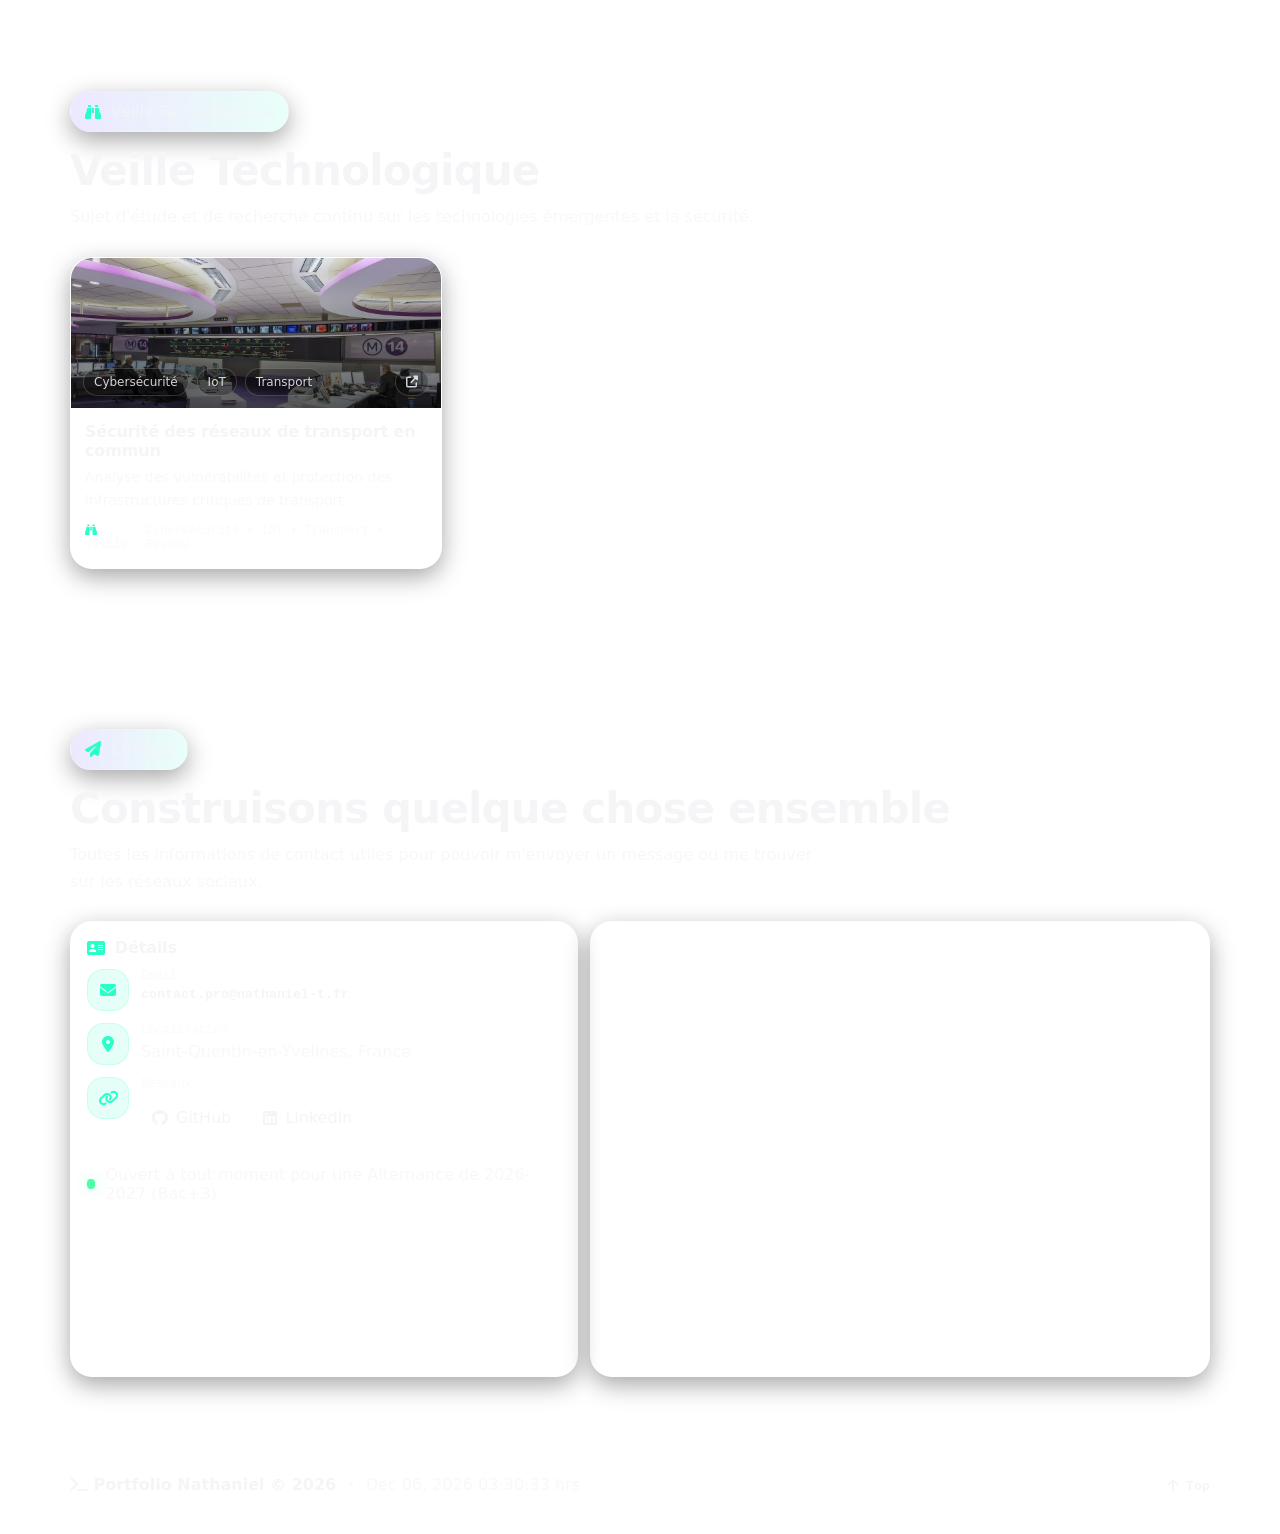
==== commit 486774a8: "correct" ====
--- a/index.html
+++ b/index.html
@@ -487,7 +487,7 @@
                         <i class="fa-solid fa-terminal"></i
                         ><span>Cybersécurité des services informatique</span>
                     </div>
-                    <p class="cardText" id="codeSnippetNew" style="white-space: pre-wrap; text-align: justify;"></p>
+                    <p class="cardText" id="codeSnippetCyber" style="white-space: pre-wrap; text-align: justify;"></p>
                 </div>
             </div>
         </section>
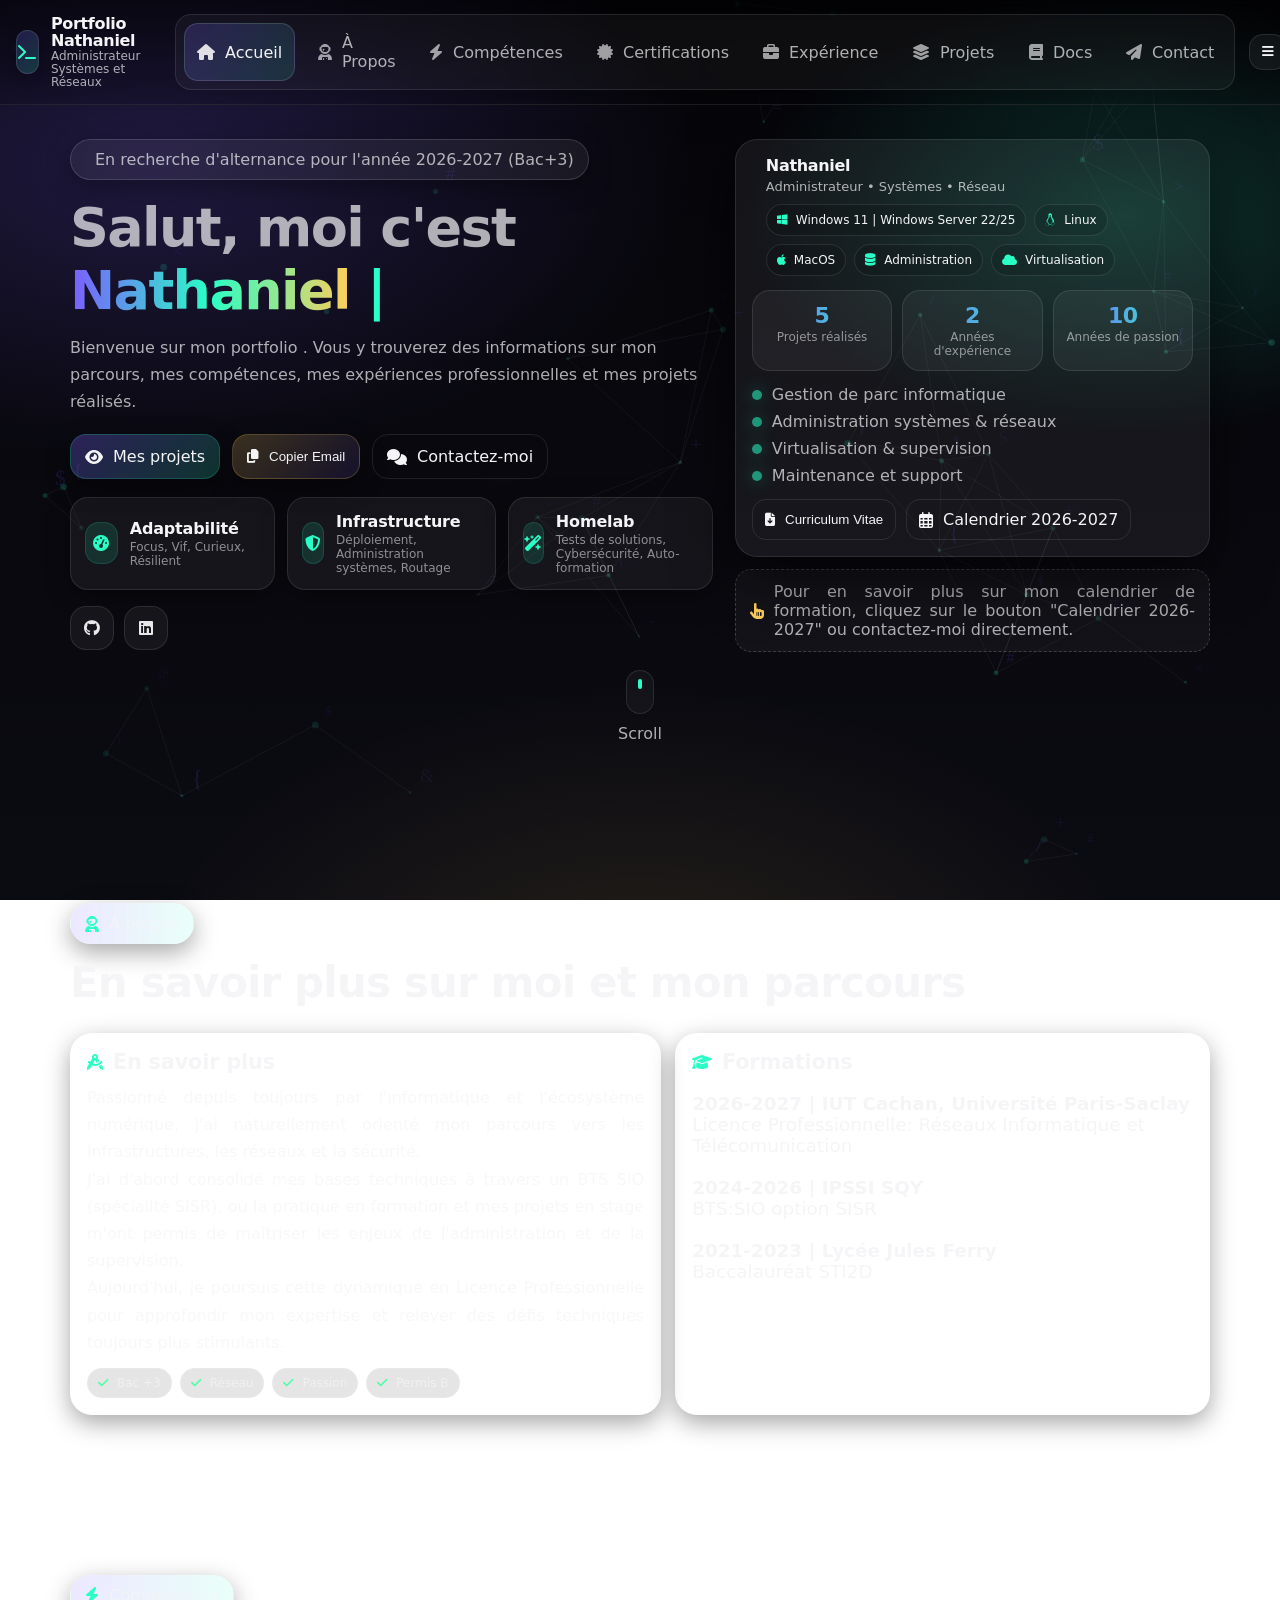
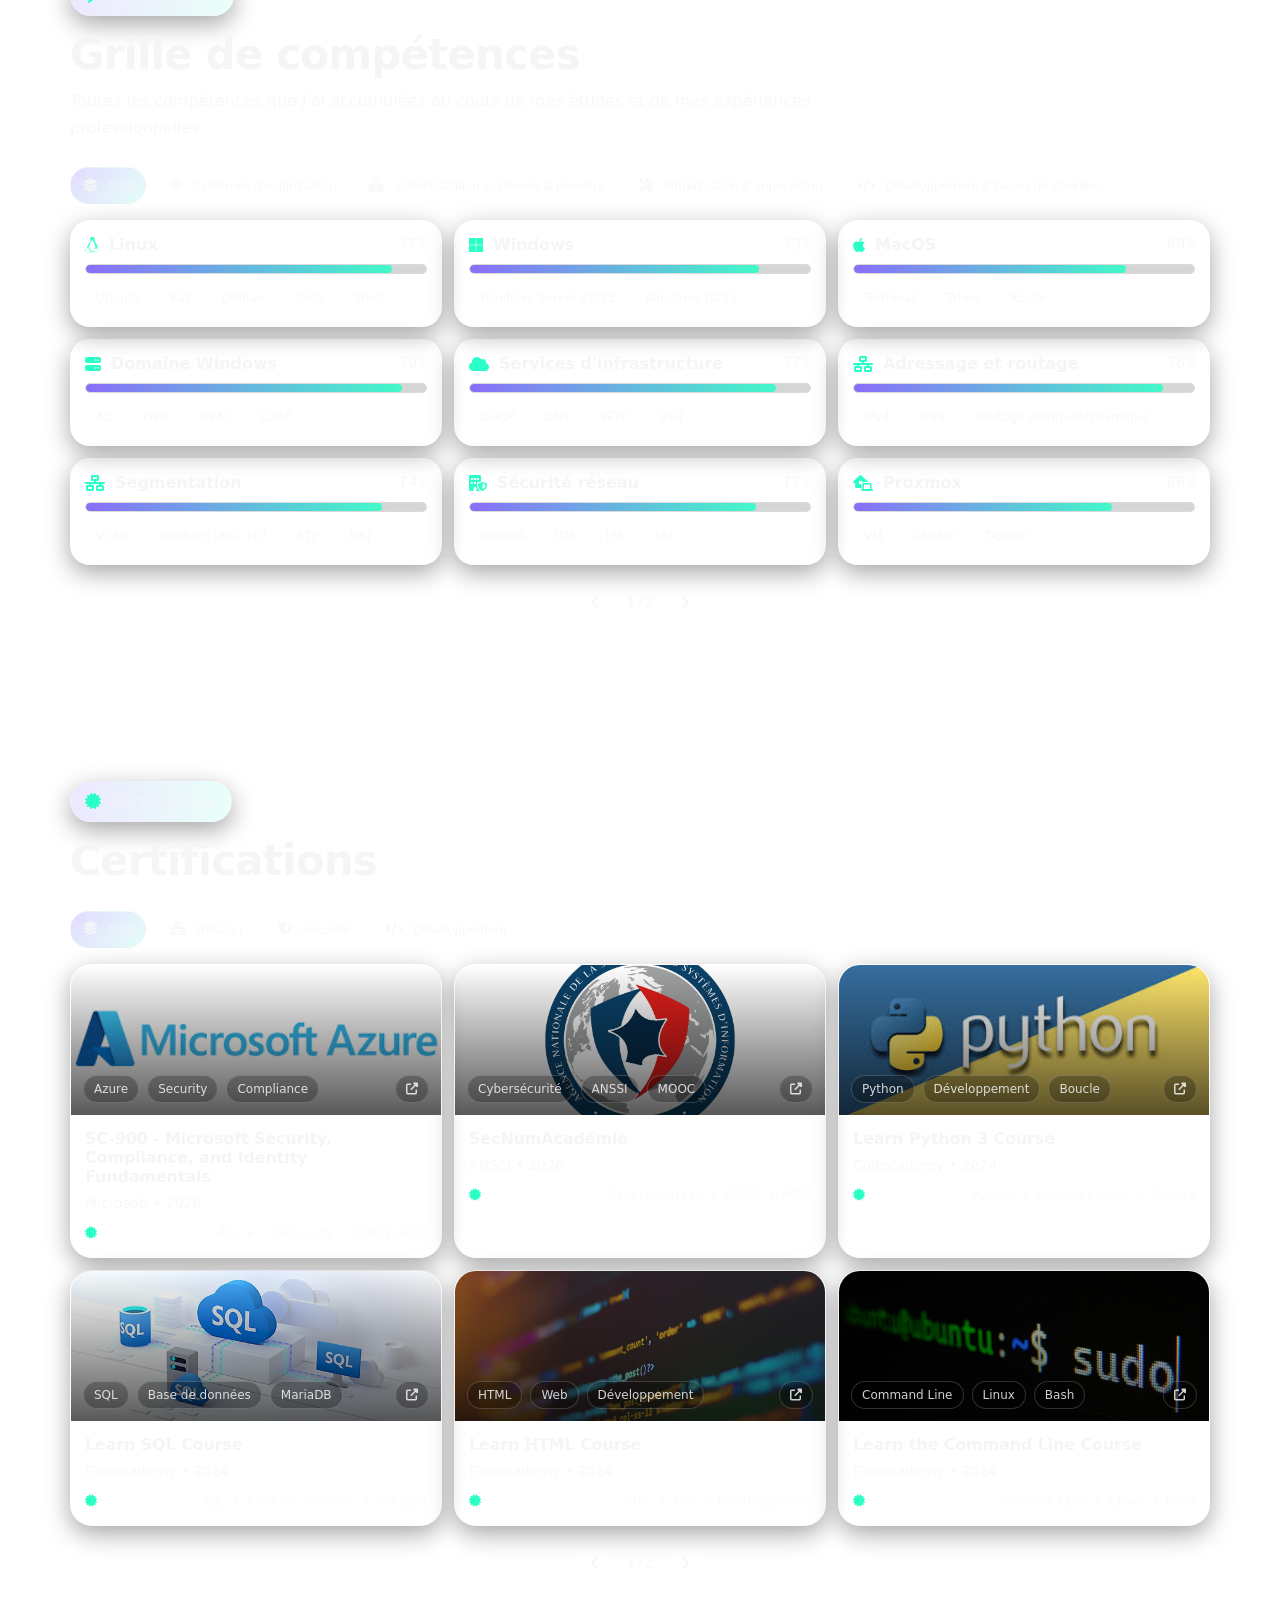
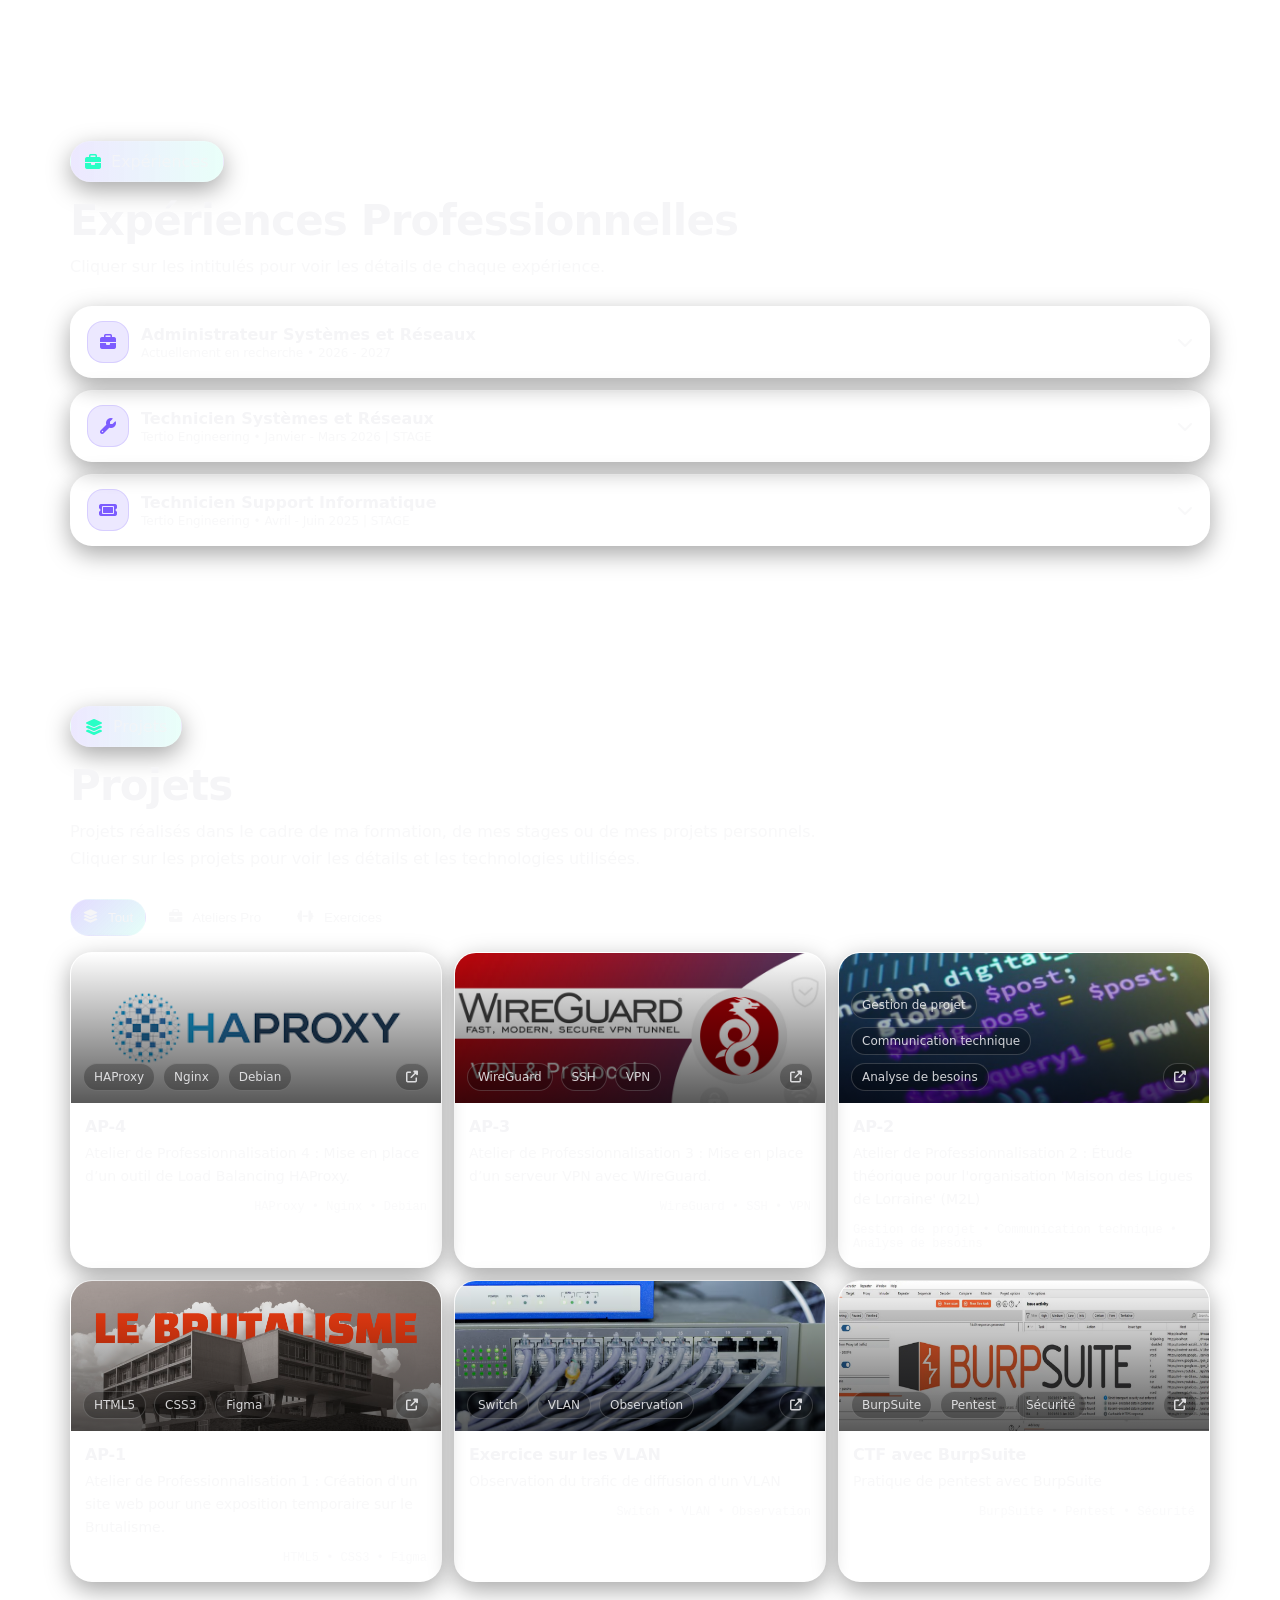
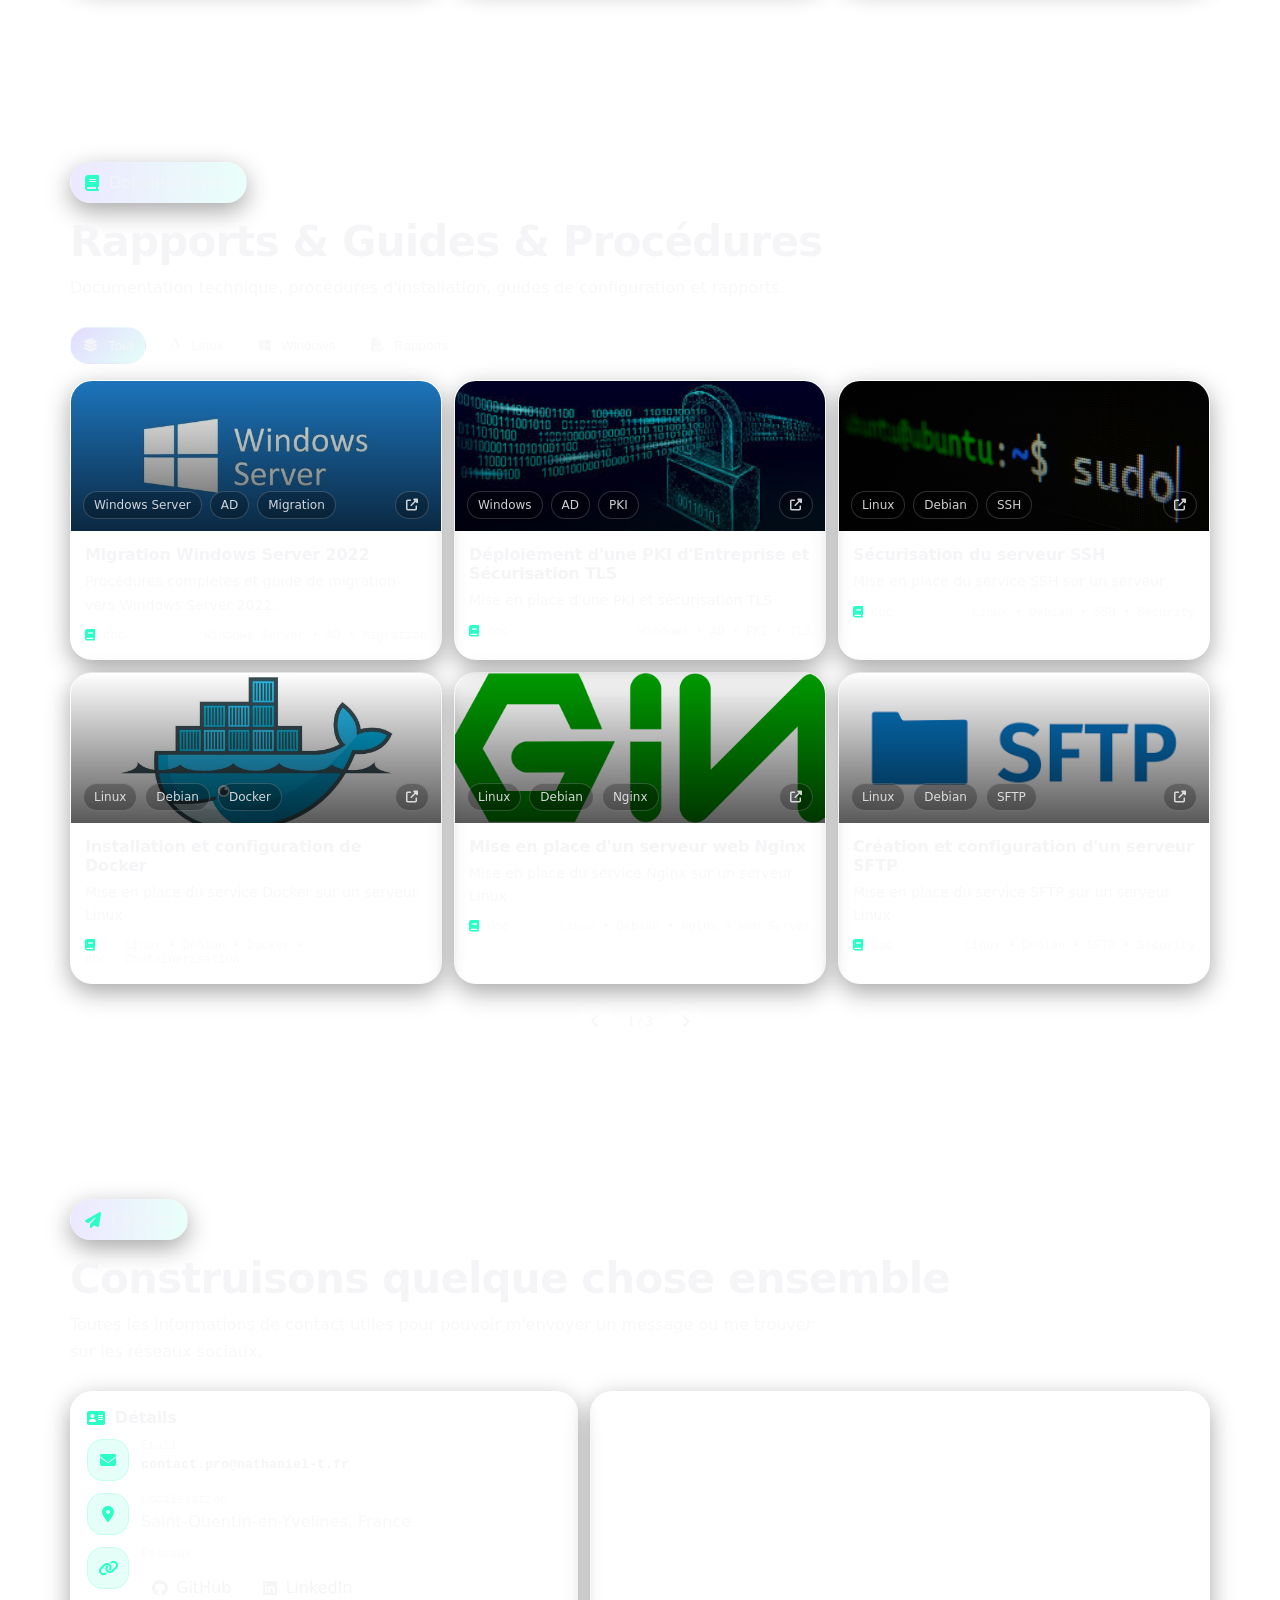
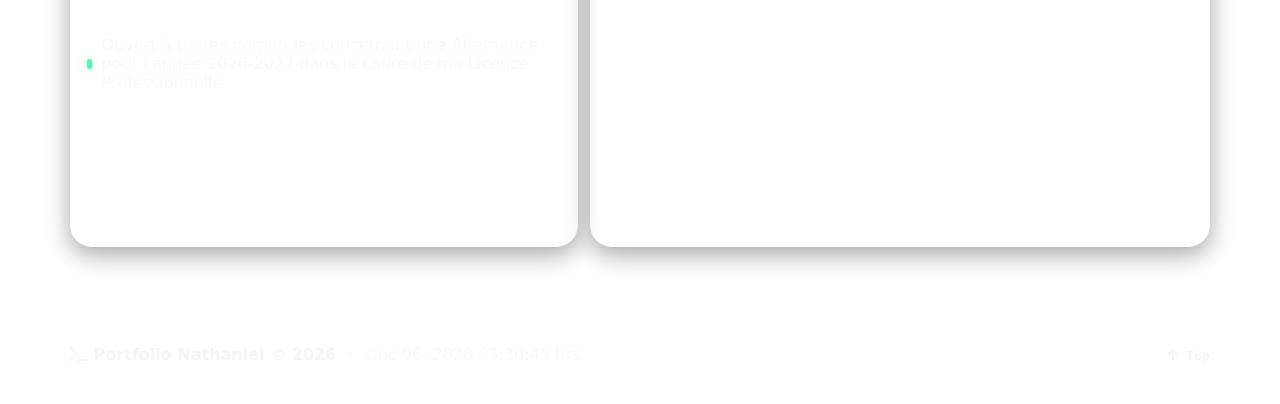
==== commit f64a8d01: "v3.0.0.0" ====
--- a/index.html
+++ b/index.html
@@ -57,10 +57,6 @@
                 ><i class="fa-solid fa-book"></i
                 ><span data-i18n="navDocs">Docs</span></a
             >
-            <a class="navLink" href="#veille" data-section="veille"
-                ><i class="fa-solid fa-binoculars"></i
-                ><span data-i18n="navVeille">Veille</span></a
-            >
             <a class="navLink" href="#contact" data-section="contact"
                 ><i class="fa-solid fa-paper-plane"></i
                 ><span data-i18n="navContact">Contact</span></a
@@ -122,10 +118,6 @@
             <a class="drawerLink" href="#documentation"
                 ><i class="fa-solid fa-book"></i
                 ><span data-i18n="navDocs">Docs</span></a
-            >
-            <a class="drawerLink" href="#veille"
-                ><i class="fa-solid fa-binoculars"></i
-                ><span data-i18n="navVeille">Veille</span></a
             >
             <a class="drawerLink" href="#contact"
                 ><i class="fa-solid fa-paper-plane"></i
@@ -165,7 +157,7 @@
                     </h1>
 
                     <p class="sub" data-i18n="heroSub">
-                        Bienvenue sur mon portfolio mis en place dans le cadre de ma formation.
+                        Bienvenue sur mon portfolio .
                             Vous y trouverez des informations sur mon parcours, mes compétences, 
                             mes expériences professionnelles et mes projets réalisés.
                     </p>
@@ -224,7 +216,7 @@
                             </div>
                             <div>
                                 <div class="metaTitle" data-i18n="metaTitle3">
-                                    Veille & Homelab
+                                    Homelab
                                 </div>
                                 <div class="metaText" data-i18n="metaText3">
                                     Tests de solutions, Cybersécurité, Auto-formation
@@ -262,7 +254,7 @@
                                 aria-label="Profile image"
                             ></div>
                             <div class="profileInfo">
-                                <div class="profileName">Nathaniel T</div>
+                                <div class="profileName">Nathaniel</div>
                                 <div
                                     class="profileRole"
                                     data-i18n="profileRole"
@@ -343,10 +335,6 @@
                         </div>
 
                         <div class="profileActions">
-                            <a class="btn tiny primary magnetic" href="https://drive.proton.me/urls/89A41AWH2R#ewP9erejUEhf" target="_blank" rel="noopener"   
-                                ><i class="fa-regular fa-calendar-days"></i
-                                ><span data-i18n="hireBtn">Tableau de synthèse</span></a
-                            >
                             <button
                                 class="btn tiny ghost magnetic"
                                 id="openResume"
@@ -355,13 +343,22 @@
                                 <i class="fa-solid fa-file-arrow-down"></i
                                 ><span data-i18n="resumeBtn">Curriculum Vitae</span>
                             </button>
+                        <a
+                            class="btn tiny ghost magnetic"
+                            href="FIles/Documents/Calendrier_LP_MRT_2026_2027.pdf"
+                            target="_blank"
+                            rel="noopener"
+                        >
+                            <i class="fa-regular fa-calendar-days"></i
+                            ><span>Calendrier 2026-2027</span>
+                        </a>
                         </div>
                     </div>
 
                     <div class="hintCard">
                         <i class="fa-solid fa-hand-pointer"></i>
                         <span data-i18n="hintText" style="text-align: justify; display: inline-block;"
-                            >Pour en savoir plus sur mon parcours professionnel, cliquez sur le bouton "Curriculum Vitae" ou 
+                            >Pour en savoir plus sur mon calendrier de formation, cliquez sur le bouton "Calendrier 2026-2027" ou 
                             contactez-moi directement.</span
                         >
                     </div>
@@ -390,20 +387,20 @@
                 <div class="card lift">
                     <div class="cardTitle">
                         <i class="fa-solid fa-compass-drafting"></i
-                        ><span data-i18n="aboutCard1T">En savoir plus</span>
+                        ><span data-i18n="aboutCard1T" style="font-size: 1.3em;">En savoir plus</span>
                     </div>
                     <p class="cardText" data-i18n="aboutCard1D" style="text-align: justify;">
-                        Grand passionné d'informatique et du monde numérique, j'ai décidé de suivre une filière qui me correspond. 
-                        J'ai toujours eu un attrait pour le domaine du réseau et de la sécurité informatique. 
+                        Passionné depuis toujours par l'informatique et l'écosystème numérique, j'ai naturellement orienté mon parcours vers les infrastructures, les réseaux et la sécurité.
+                        <br> 
+                        J'ai d'abord consolidé mes bases techniques à travers un BTS SIO (spécialité SISR), où la pratique en formation et mes projets en stage m'ont permis de maîtriser les enjeux de l'administration et de la supervision. 
                         <br>
-                        J'ai donc décidé de suivre une formation en BTS:SIO option SISR qui m'a permis de concrétiser mes compétences 
-                        en informatique et en supervision dans le cadre de mes stages mais aussi de ma formation.
+                        Aujourd'hui, je poursuis cette dynamique en Licence Professionnelle pour approfondir mon expertise et relever des défis techniques toujours plus stimulants.
                         <br>
                     </p>
                     <div class="cardFoot">
                         <span class="miniPill"
                             ><i class="fa-solid fa-check"></i
-                            ><span data-i18n="aboutMini1">Bac +2</span></span
+                            ><span data-i18n="aboutMini1">Bac +3</span></span
                         >
                         <span class="miniPill"
                             ><i class="fa-solid fa-check"></i
@@ -427,9 +424,23 @@
                 <div class="card lift">
                     <div class="cardTitle">
                         <i class="fa-solid fa-graduation-cap"></i
-                        ><span data-i18n="aboutCard2T">Formation</span>
-                    </div>
-                    <div class="stack">
+                        ><span data-i18n="aboutCard2T" style="font-size: 1.3em;">Formations</span>
+                    </div>
+                    <br>
+                    <div class="stack" style="font-size: 1.15em;">
+                        <div class="stackRow">
+                            <span class="stackKey"></span
+                            ><span class="stackVal"
+                                ><strong>2026-2027 | IUT Cachan, Université Paris-Saclay</strong></span
+                            >
+                        </div>
+                        <div class="stackRow">
+                            <span class="stackKey"></span
+                            ><span class="stackVal"
+                                >Licence Professionnelle: Réseaux Informatique et Télécomunication</span
+                            >
+                        </div>
+                        <br>
                         <div class="stackRow">
                             <span class="stackKey"></span
                             ><span class="stackVal"
@@ -456,38 +467,6 @@
                             >
                         </div>
                     </div>
-                </div>
-
-                <div class="codeCard" style="padding-top: 24px; padding-bottom: 24px;">
-                    <div class="cardTitle" style="justify-content: center; text-align: justify;">
-                        <i class="fa-solid fa-book-open"></i>
-                        <span style="font-size: 1.1rem; display: inline-block;">En savoir plus sur le Brevet de Technicien Supérieur: Services
-                            Informatiques aux Organisations</span>
-                    </div>
-                </div>
-
-                <div class="card lift">
-                    <div class="cardTitle">
-                        <i class="fa-solid fa-network-wired"></i
-                        ><span>Option SISR</span>
-                    </div>
-                    <p class="cardText" id="codeSnippetSISR" style="white-space: pre-wrap; text-align: justify;"></p>
-                </div>
-
-                <div class="card lift">
-                    <div class="cardTitle">
-                        <i class="fa-solid fa-code"></i
-                        ><span>Option SLAM</span>
-                    </div>
-                    <p class="cardText" id="codeSnippetSLAM" style="white-space: pre-wrap; text-align: justify;"></p>
-                </div>
-
-                <div class="card lift" style="grid-column: 1 / -1;">
-                    <div class="cardTitle" style="justify-content: center;">
-                        <i class="fa-solid fa-terminal"></i
-                        ><span>Cybersécurité des services informatique</span>
-                    </div>
-                    <p class="cardText" id="codeSnippetCyber" style="white-space: pre-wrap; text-align: justify;"></p>
                 </div>
             </div>
         </section>
@@ -631,23 +610,6 @@
             <div class="pagination" id="documentationPagination" style="display:flex; justify-content:center; align-items:center; margin-top:20px; gap:15px;"></div>
         </section>
 
-        <!-- VEILLE TECH -->
-        <section class="section" id="veille">
-            <div class="sectionHead">
-                <div class="kicker">
-                    <i class="fa-solid fa-binoculars"></i>
-                    <span>Veille Technologique</span>
-                </div>
-                <h2 class="h2">
-                    <span>Veille Technologique</span>
-                </h2>
-                <p class="lead">
-                    Sujet d'étude et de recherche continu sur les technologies émergentes et la sécurité.
-                </p>
-            </div>
-            <div class="projectsGrid" id="veilleGrid"></div>
-        </section>
-
         <!-- CONTACT -->
         <section class="section" id="contact">
             <div class="sectionHead">
@@ -732,8 +694,7 @@
                     <div class="availability">
                         <div class="availabilityDot" aria-hidden="true"></div>
                         <span data-i18n="avail"
-                            >Ouvert à tout moment pour une Alternance de 2026-2027 (Bac+3)</span
-                        >
+                            >Ouvert à toutes demandes concernant une Alternance pour l'année 2026-2027 dans le cadre de ma Licence Professionnelle</span>
                     </div>
                 </div>
 
